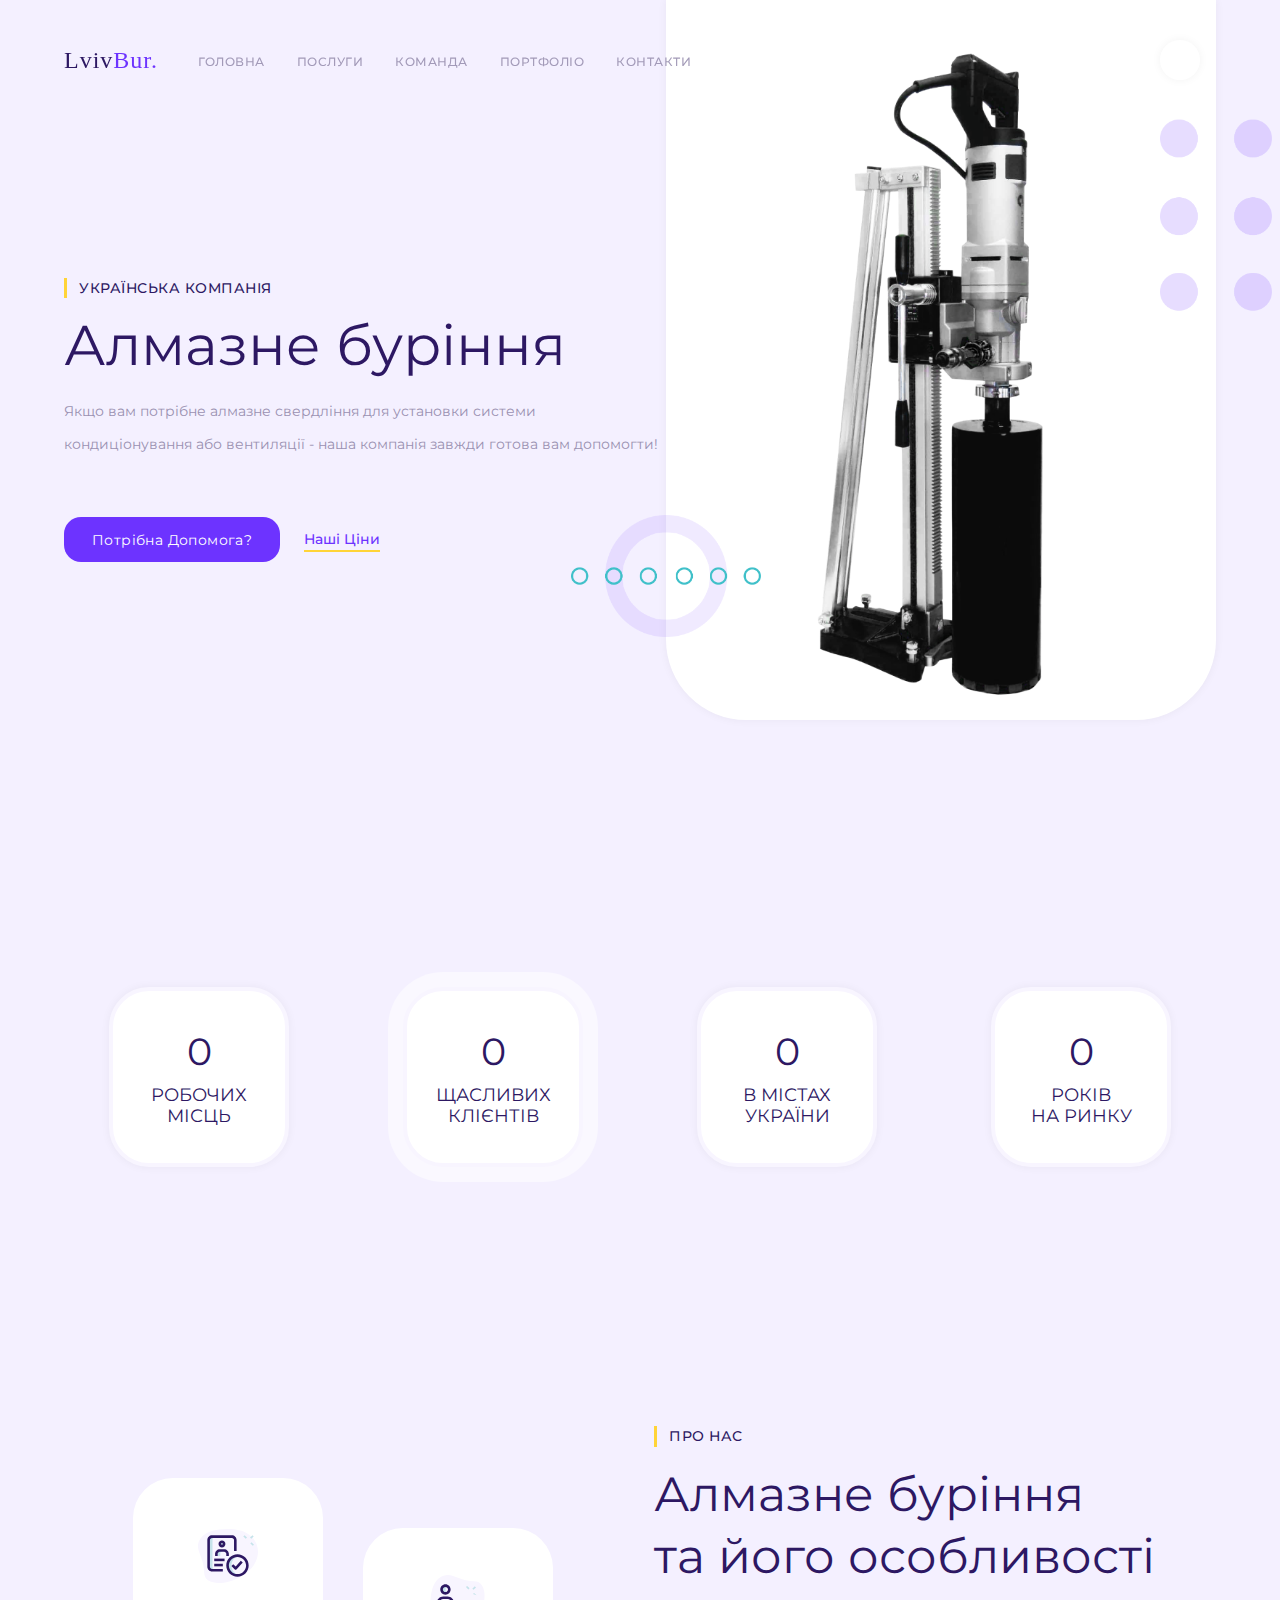
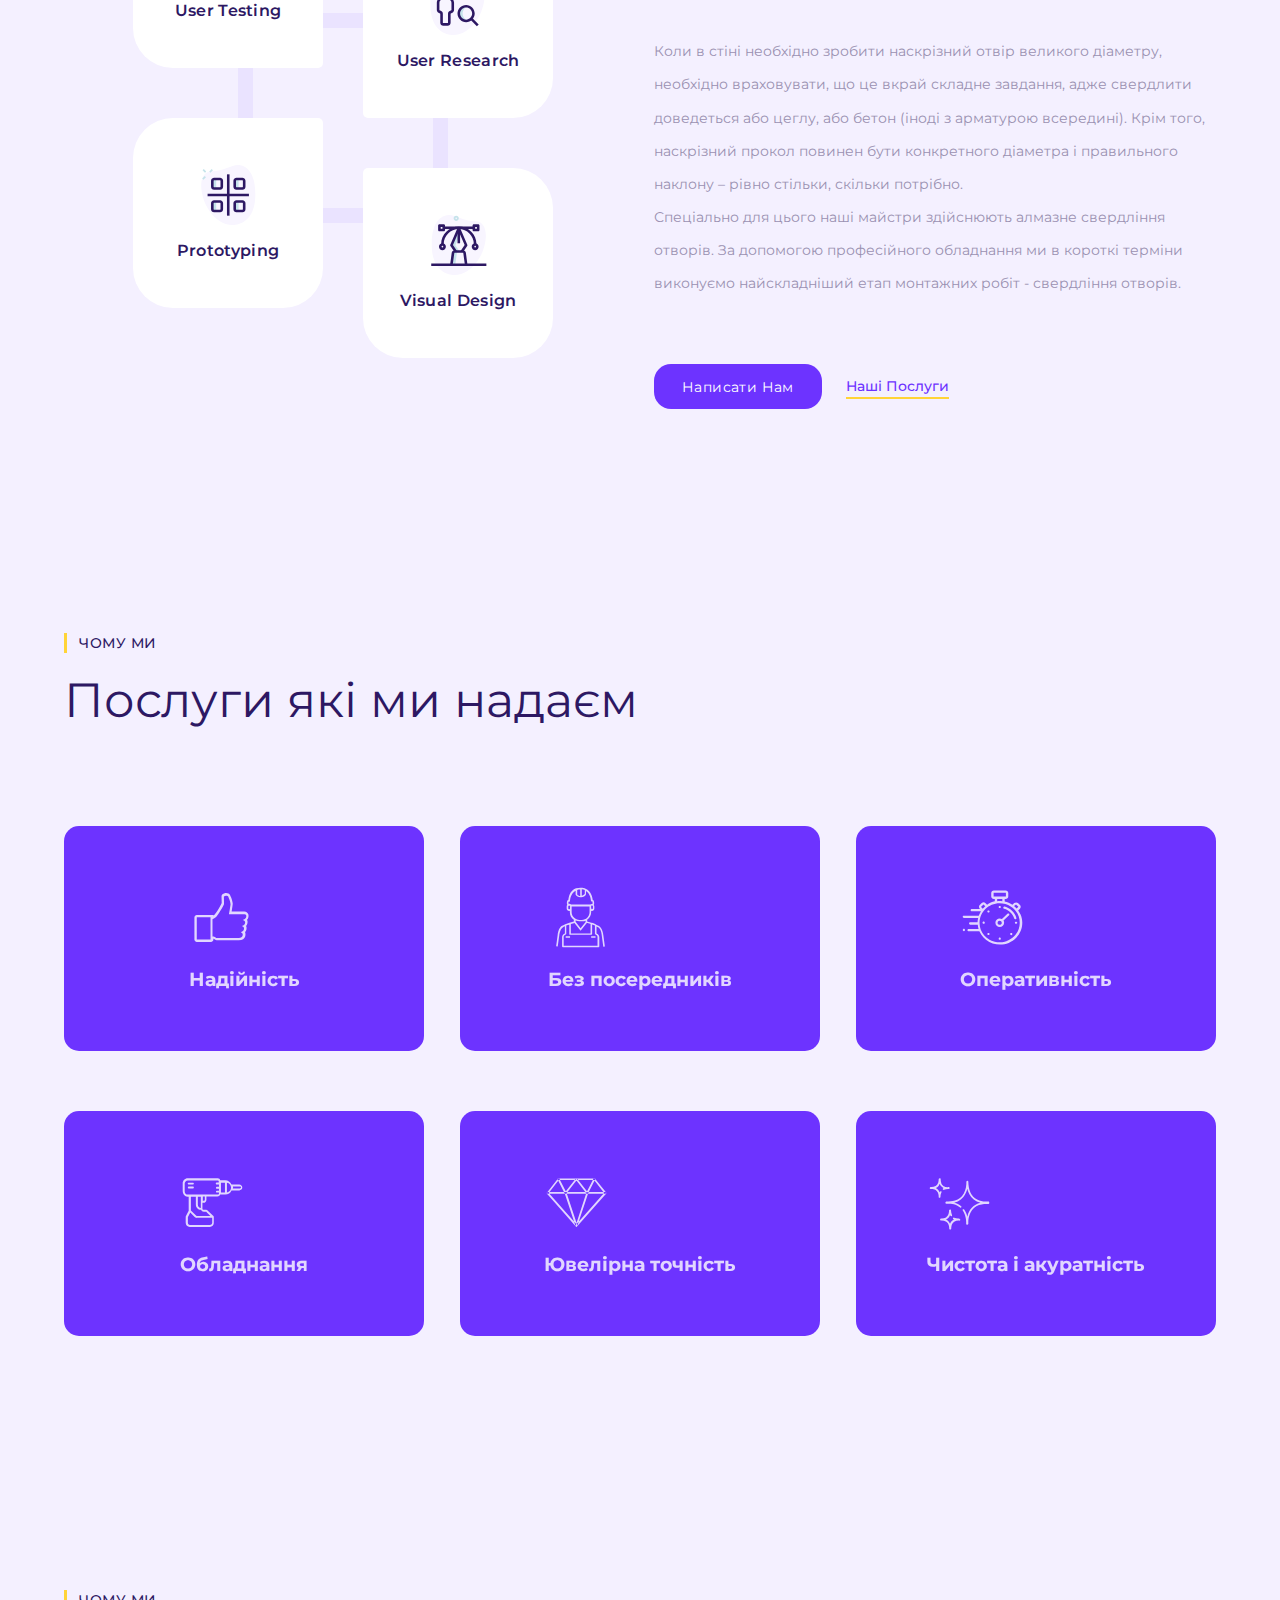
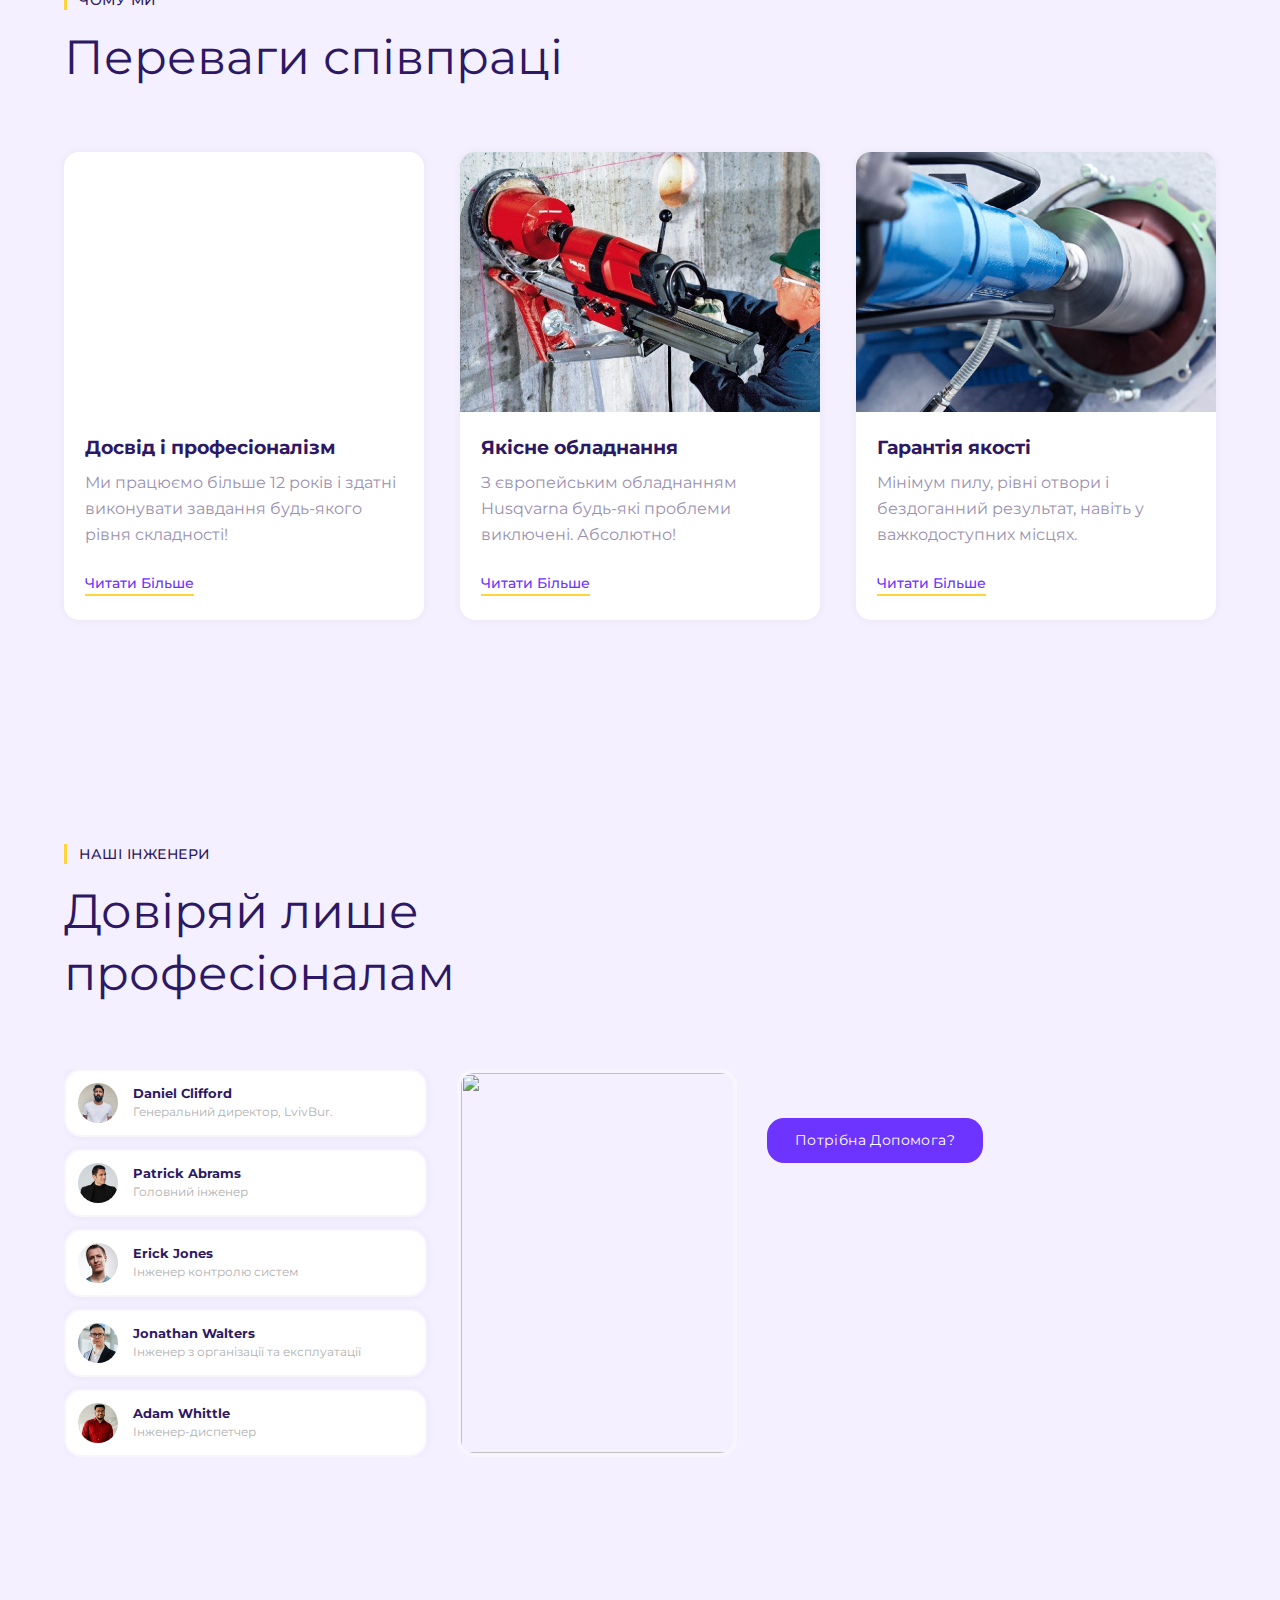
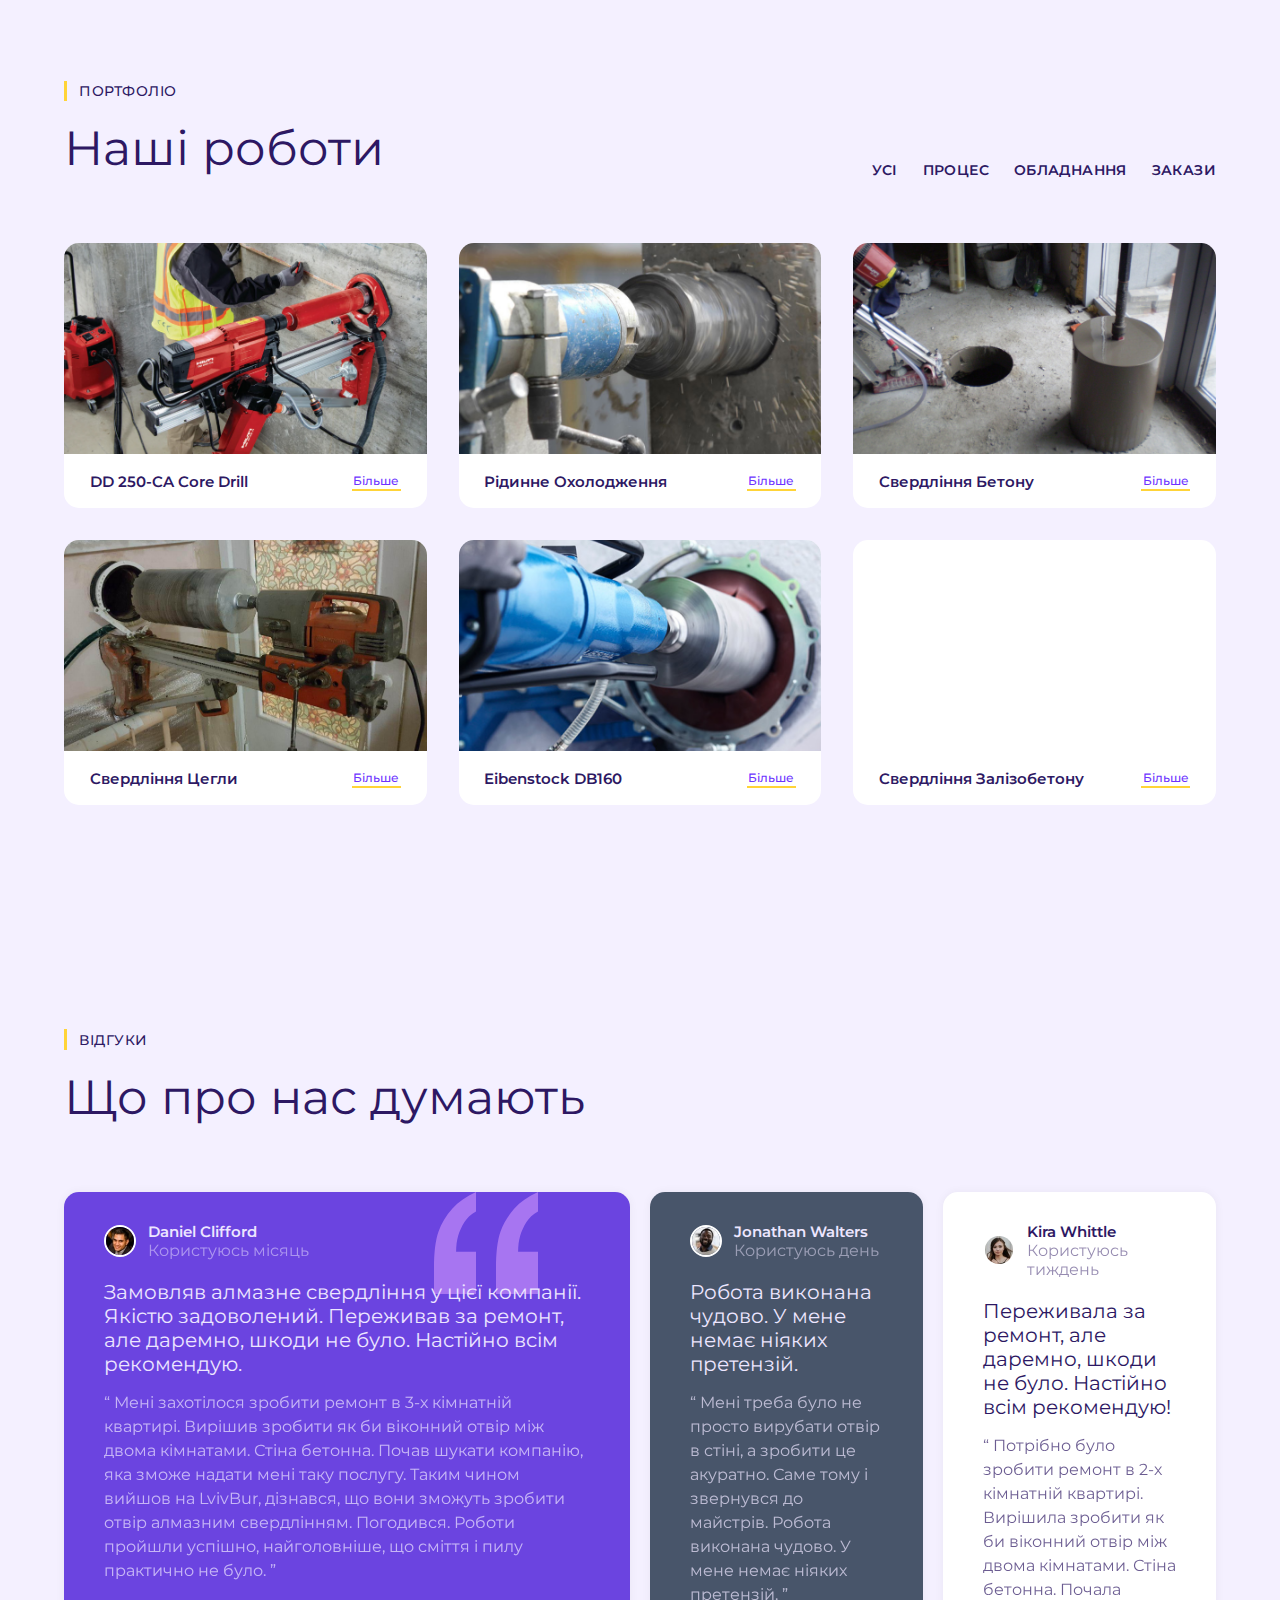
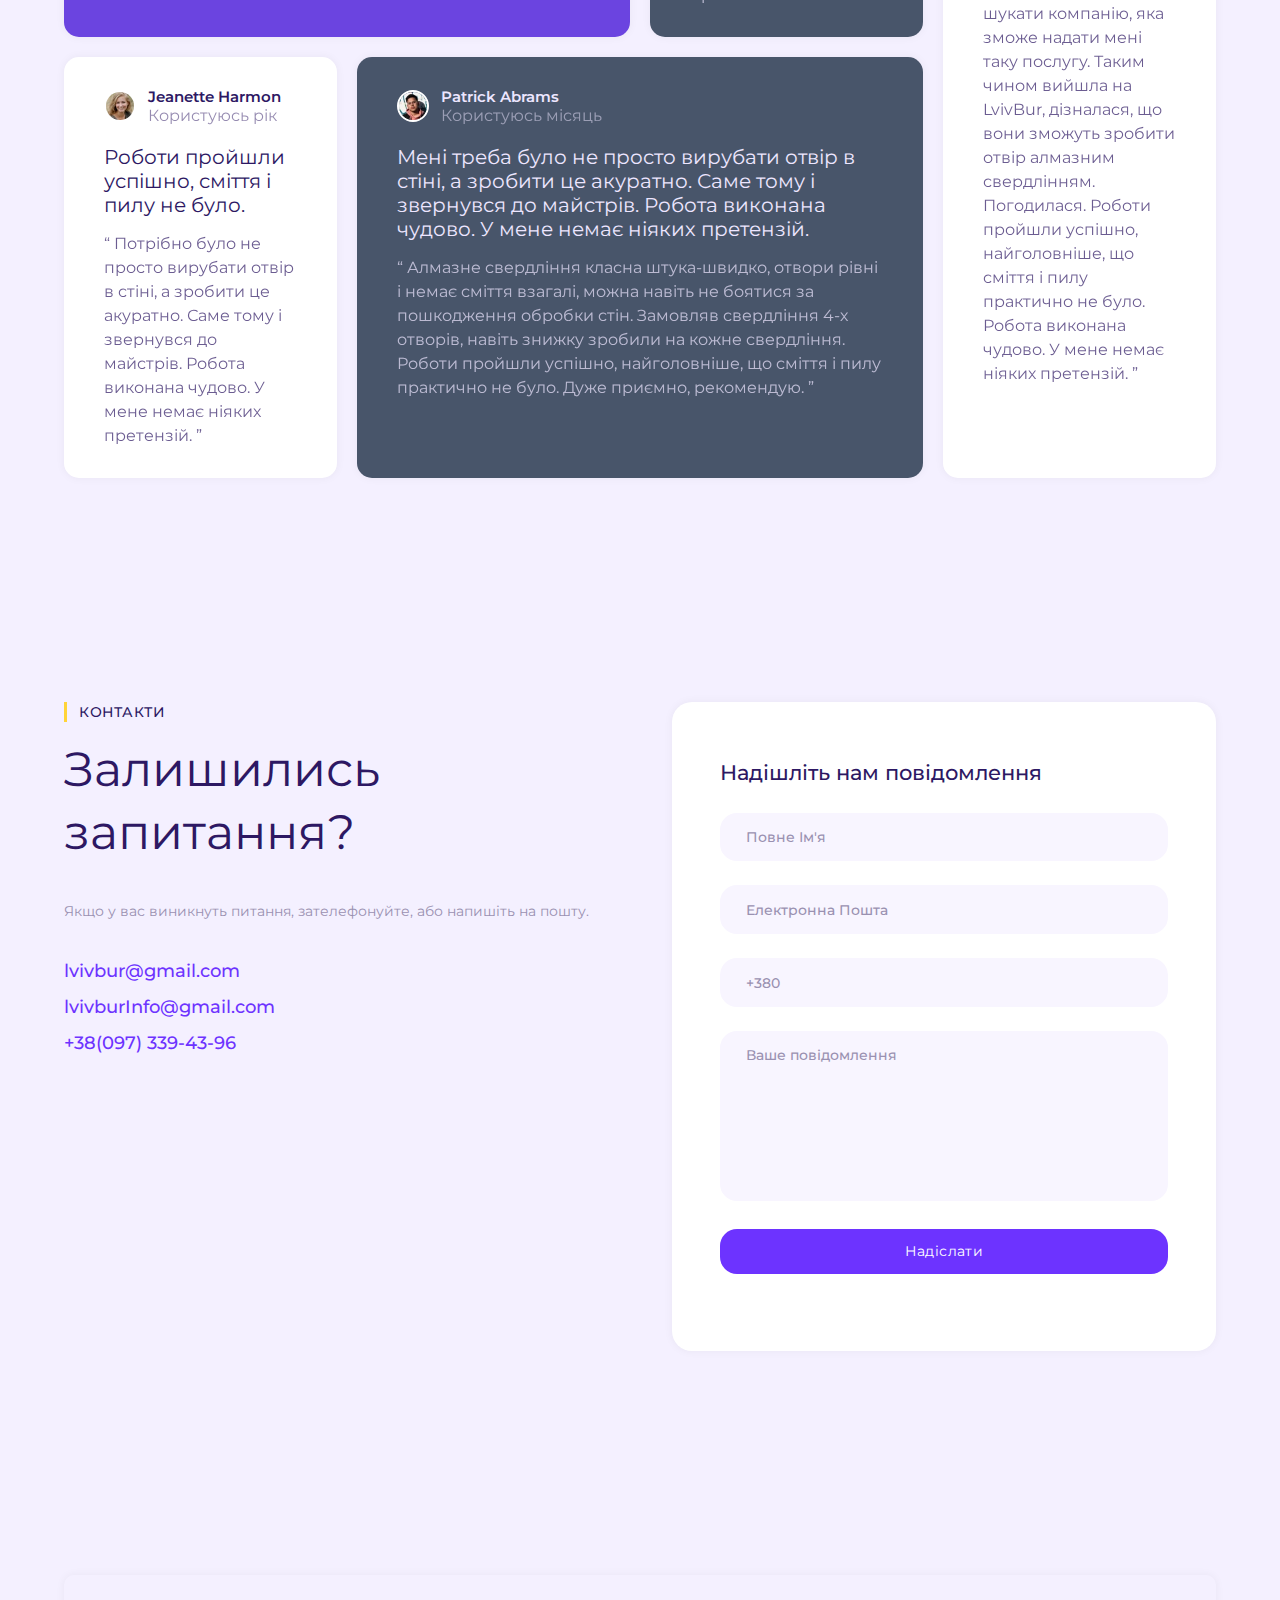
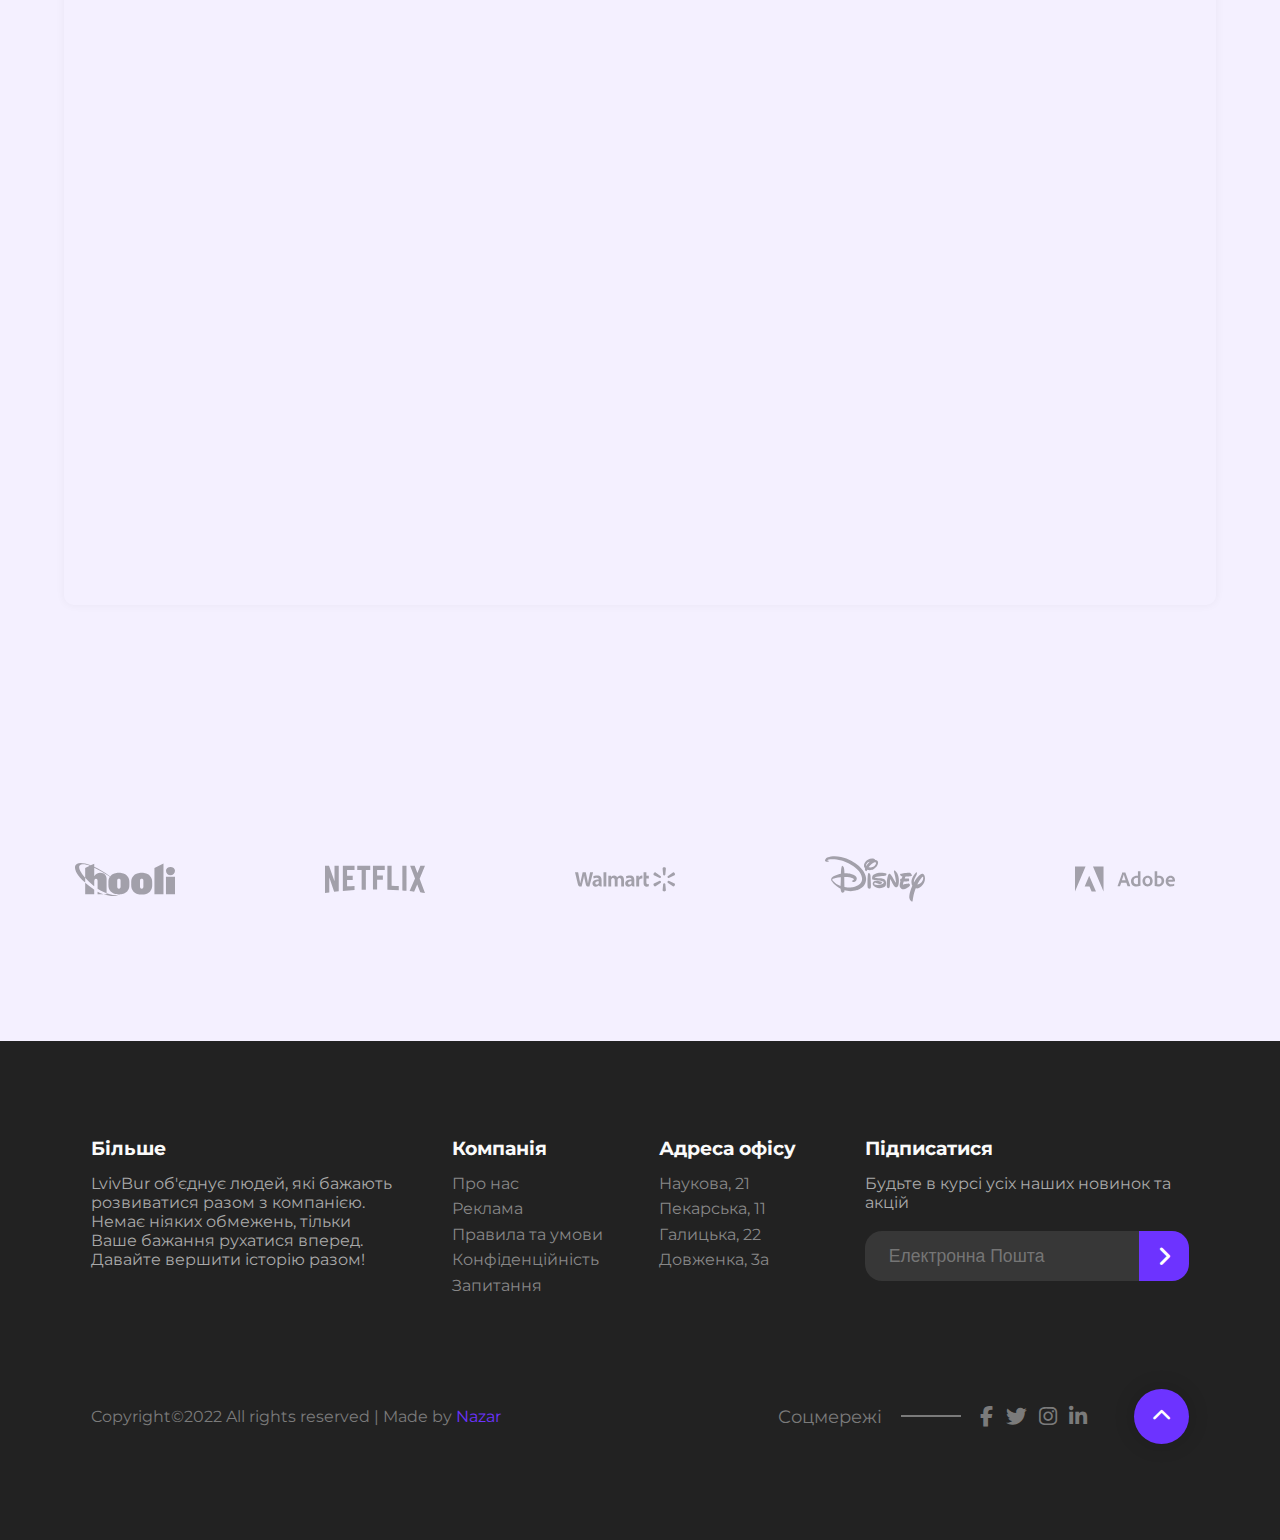
==== index.html @ 03e3b105 "Test#2" ====
<!DOCTYPE html>
<html lang="en">

<head>
  <meta charset="UTF-8">
  <meta http-equiv="X-UA-Compatible" content="IE=edge">
  <meta name="viewport" content="width=device-width, initial-scale=1.0">
  <title>Document</title>
  <!-------------- Testimonial scroll swiperjs -------------->
  <!-- <link rel="stylesheet" href="https://unpkg.com/swiper@8/swiper-bundle.min.css" /> -->
  <!-------------- Scroll Reveal Libray -------------->
  <script src="https://unpkg.com/scrollreveal"></script>
  <!-------------- CSS Files -------------->
  <link rel="stylesheet" href="style.css">
  <link rel="stylesheet" href="https://unicons.iconscout.com/release/v4.0.0/css/line.css">
  <link rel="stylesheet" type="text/css" href="https://cdnjs.cloudflare.com/ajax/libs/font-awesome/6.1.1/css/all.min.css">

</head>

<body>

  <div class="overlay"></div>
  <header>
    <nav class="container">
      <a href="#home" class="logo">Lviv<span>Bur.</a>
      <div class="links">
        <ul>
          <li>
            <a href="#home" class="nav-link">Головна</a>
          </li>

          <li>
            <a href="#about" class="nav-link">Послуги</a>
          </li>

          <li>
            <a href="#services" class="nav-link">Команда</a>
          </li>

          <li>
            <a href="#portfolio" class="nav-link">Портфоліо</a>
          </li>

          <li>
            <a href="#contact" class="nav-link">Контакти</a>
          </li>
        </ul>
        <i class="uil uil-moon toggle-btn"></i>
      </div>

      <div class="hamburger">
        <div class="bar"></div>
        <div class="bar"></div>
      </div>
    </nav>
  </header>

  <main>

    <section class="showcase-area" id="home">
      <!-- <img src="./assets/square1.png" class="shape square" alt=""> -->
      <div class="container">
        <div class="showcase-info">
          <h3 class="sub-heading">Українська компанія</h3>
          <h1 class="heading">Алмазне буріння</h1>
          <p class="text">Якщо вам потрібне алмазне свердління для установки системи кондиціонування або вентиляції - наша компанія завжди готова вам допомогти!</p>
          <div class="cta">
            <a href="#contact" class="btn">Потрібна допомога?</a>
            <a href="./assets/LvivBur..pdf" download class="btn secondary-btn">Наші ціни</a>
          </div>
        </div>
        <div class="showcase-image">
          <img src="./assets/bur.png" class="person" alt="Markus">
          <img src="./assets/circle1.png" class="shape circle" alt="">
          <img src="./assets/dots.png" class="shape dots" alt="">
        </div>
      </div>
    </section>

    <section class="records section">
      <div class="container">
        <div class="wrap">
          <div class="record-circle">
            <h2 class="number" data-num="174">0</h2>
            <h4 class="sub-title">Робочих <br> місць</h4>
          </div>
        </div>

        <div class="wrap">
          <div class="record-circle active">
            <h2 class="number" data-num="982">0</h2>
            <h4 class="sub-title">Щасливих <br> клієнтів</h4>
          </div>
        </div>

        <div class="wrap">
          <div class="record-circle">
            <h2 class="number" data-num="235">0</h2>
            <h4 class="sub-title">В Містах <br> України</h4>
          </div>
        </div>

        <div class="wrap">
          <div class="record-circle">
            <h2 class="number" data-num="12">0</h2>
            <h4 class="sub-title">Років <br> на ринку</h4>
          </div>
        </div>

      </div>
    </section>

    <section class="about section">
      <!-- <img src="./assets/triangle.png" class="shape triangle" alt=""> -->
      <div class="container">
        <div class="about-grid">

          <div class="about-card">
            <svg class="icon" xmlns="http://www.w3.org/2000/svg" xmlns:xlink="http://www.w3.org/1999/xlink" id="_x31__x2C_5" x="0px" y="0px" viewBox="0 0 512 512" style="enable-background:new 0 0 512 512;" xml:space="preserve">
              <g>
                <path class="st0" d="M52.67,406.12C52.67,304.44,0,234.62,0,185.63S28.16,33.74,253.55,33.74S512,172.16,512,226.05   C512.01,478.39,52.67,586.18,52.67,406.12z">
                </path>
              </g>
              <g>
                <g>
                  <path class="st1" d="M386.86,97.32l10.39-10.39l20.78,20.78l-10.39,10.39L386.86,97.32z"></path>
                </g>
                <g>
                  <path class="st1" d="M446.62,157.09l10.39-10.39l20.78,20.78l-10.39,10.39L446.62,157.09z"></path>
                </g>
                <g>
                  <path class="st1" d="M444.02,107.72l20.78-20.78l10.4,10.39l-20.78,20.78L444.02,107.72z"></path>
                </g>
              </g>
              <g>
                <path class="st0" d="M289.47,385.93H120.03c-16.17,0-29.4-13.23-29.4-29.4V128.7c0-16.17,13.23-29.4,29.4-29.4h169.04   c16.17,0,29.4,13.23,29.4,29.4l0.4,227.79C318.88,372.73,305.71,385.93,289.47,385.93z">
                </path>
              </g>
              <g>
                <circle class="st0" cx="204.55" cy="161.77" r="18.37"></circle>
              </g>
              <g>
                <path class="st0" d="M252.33,264.67V246.3c0-16.24-13.16-29.4-29.4-29.4h-36.75c-16.24,0-29.4,13.16-29.4,29.4v18.37H252.33z">
                </path>
              </g>
              <g>
                <circle class="st0" cx="336.85" cy="345.51" r="84.52"></circle>
              </g>
              <g>
                <path class="st1" d="M123.71,356.54V128.7c0-16.17,13.23-29.4,29.4-29.4h-33.07c-16.17,0-29.4,13.23-29.4,29.4v227.84   c0,16.17,13.23,29.4,29.4,29.4h33.07C136.94,385.93,123.71,372.7,123.71,356.54z">
                </path>
              </g>
              <g>
                <path class="st1" d="M219.25,161.77c0-2.79,0.72-5.37,1.84-7.73c-2.94-6.25-9.19-10.64-16.54-10.64   c-10.14,0-18.37,8.23-18.37,18.37s8.23,18.37,18.37,18.37c7.35,0,13.6-4.4,16.54-10.64C219.97,167.14,219.25,164.56,219.25,161.77z   ">
                </path>
              </g>
              <g>
                <path class="st1" d="M219.25,216.89h-33.07c-16.24,0-29.4,13.16-29.4,29.4v18.37h33.07v-18.37   C189.85,230.05,203.01,216.89,219.25,216.89z">
                </path>
              </g>
              <g>
                <path class="st1" d="M285.4,345.51c0-41.01,29.22-75.19,67.98-82.87c-5.35-1.06-10.88-1.65-16.54-1.65   c-46.68,0-84.52,37.84-84.52,84.52s37.84,84.52,84.52,84.52c5.66,0,11.19-0.57,16.54-1.65C314.62,420.7,285.4,386.52,285.4,345.51z   ">
                </path>
              </g>
              <g>
                <path class="st2" d="M138.41,286.71h88.19v22.05h-88.19V286.71z"></path>
              </g>
              <g>
                <path class="st2" d="M138.41,330.81h73.5v22.05h-73.5V330.81z"></path>
              </g>
              <g>
                <path class="st2" d="M204.55,191.17c-16.21,0-29.4-13.19-29.4-29.4s13.19-29.4,29.4-29.4s29.4,13.19,29.4,29.4   S220.77,191.17,204.55,191.17z M204.55,154.42c-4.06,0-7.35,3.29-7.35,7.35s3.29,7.35,7.35,7.35s7.35-3.29,7.35-7.35   S208.61,154.42,204.55,154.42z">
                </path>
              </g>
              <g>
                <path class="st2" d="M263.35,264.67H241.3V246.3c0-10.13-8.25-18.37-18.37-18.37h-36.75c-10.13,0-18.37,8.25-18.37,18.37v18.37   h-22.05V246.3c0-22.3,18.12-40.42,40.42-40.42h36.75c22.3,0,40.42,18.12,40.42,40.42V264.67z">
                </path>
              </g>
              <g>
                <path class="st2" d="M211.9,396.96h-91.87c-22.3,0-40.42-18.12-40.42-40.42V128.7c0-22.3,18.12-40.42,40.42-40.42h169.04   c22.3,0,40.42,18.12,40.42,40.42v92.75h-22.05V128.7c0-10.13-8.25-18.37-18.37-18.37H120.03c-10.13,0-18.37,8.25-18.37,18.37   v227.84c0,10.13,8.25,18.37,18.37,18.37h91.87V396.96z">
                </path>
              </g>
              <g>
                <path class="st2" d="M336.85,441.06c-52.68,0-95.54-42.86-95.54-95.54s42.86-95.54,95.54-95.54s95.54,42.86,95.54,95.54   S389.53,441.06,336.85,441.06z M336.85,272.02c-40.53,0-73.5,32.97-73.5,73.5s32.97,73.5,73.5,73.5s73.5-32.97,73.5-73.5   S377.37,272.02,336.85,272.02z">
                </path>
              </g>
              <g>
                <path class="st2" d="M322.15,382.26c-2.93,0-5.73-1.16-7.79-3.23l-29.4-29.4l15.6-15.6l21.06,21.06l43.69-49.92l16.6,14.51   l-51.45,58.8c-2.01,2.29-4.88,3.66-7.94,3.76C322.4,382.26,322.26,382.26,322.15,382.26z">
                </path>
              </g>
            </svg>
            <h3>User Testing</h3>
          </div>

          <div class="about-card">
            <svg class="icon" xmlns="http://www.w3.org/2000/svg" xmlns:xlink="http://www.w3.org/1999/xlink" id="_x31__x2C_5" x="0px" y="0px" viewBox="0 0 512 512" style="enable-background:new 0 0 512 512;" xml:space="preserve">
              <g>
                <path class="st0" d="M393.13,52.67C291.46,52.67,221.63,0,172.64,0S20.76,28.16,20.76,253.55S159.18,512,213.06,512   C465.4,512.01,573.19,52.67,393.13,52.67z">
                </path>
              </g>
              <g>
                <g>
                  <path class="st1" d="M378.33,116.35l20.78-20.78l10.39,10.39l-20.78,20.78L378.33,116.35z"></path>
                </g>
                <g>
                  <path class="st1" d="M383.47,163.05l10.39-10.39l20.78,20.78l-10.39,10.  39L383.47,163.05z"></path>
                </g>
                <g>
                  <path class="st1" d="M323.72,103.3l10.39-10.39l20.78,20.78l-10.39,10.39L323.72,103.3z"></path>
                </g>
              </g>
              <g>
                <circle class="st0" cx="148.79" cy="123.71" r="33.07"></circle>
              </g>
              <g>
                <path class="st0" d="M211.26,237.63c0-24.36-19.74-44.1-44.1-44.1h-36.75c-24.36,0-44.1,19.74-44.1,44.1v60.74   c0,5.57,3.15,10.66,8.13,13.14l13.14,6.57c4.98,2.48,8.13,7.58,8.13,13.14v75.44c0,8.11,6.59,14.7,14.7,14.7h36.75   c8.11,0,14.7-6.59,14.7-14.7v-75.44c0-5.57,3.15-10.66,8.13-13.14l13.14-6.57c4.98-2.48,8.13-7.58,8.13-13.14V237.63z">
                </path>
              </g>
              <g>
                <circle class="st0" cx="325.17" cy="329.5" r="62.47"></circle>
              </g>
              <g>
                <path class="st1" d="M148.79,123.71c0-12.21,6.69-22.75,16.54-28.49c-4.88-2.84-10.48-4.59-16.54-4.59   c-18.27,0-33.07,14.8-33.07,33.07s14.8,33.07,33.07,33.07c6.06,0,11.66-1.75,16.54-4.59C155.47,146.46,148.79,135.92,148.79,123.71   z">
                </path>
              </g>
              <g>
                <path class="st1" d="M148.79,406.67v-75.44c0-5.57-3.15-10.66-8.13-13. 14l-13.14-6.57c-4.98-2.5-8.13-7.58-8.13-13.16v-60.74   c0-24.36,19.74-44.1,44.1-44.1h-33.07c-24.36,0-44.1,19.74-44.1,44.1v60.74c0,5.57,3.15,10.66,8.13,13.14l13.14,6.57   c4.98,2.48,8.13,7.58,8.13,13.14v75.44c0,8.11,6.59,14.7,14.7,14.7h33.07C155.37,421.37,148.79,414.78,148.79,406.67L148.79,406.67   z">
                </path>
              </g>
              <g>
                <path class="st1" d="M295.78,329.5c0-28.74,19.52-52.7,45.93-59.97c-5.31-1.46-10.77-2.5-16.54-2.5   c-34.5,0-62.47,27.97-62.47,62.47s27.97,62.47,62.47,62.47c5.76,0,11.23-1.03,16.54-2.5C315.3,382.19,295.78,358.23,295.78,329.5z">
                </path>
              </g>
              <g>
                <path class="st2" d="M148.79,167.81c-24.31,0-44.1-19.79-44.1-44.1s19.79-44.1,44.1-44.1s44.1,19.79,44.1,44.1   S173.1,167.81,148.79,167.81z M148.79,101.66c-12.16,0-22.05,9.89-22.05,22.05s9.89,22.05,22.05,22.05s22.05-9.89,22.05-22.05   S160.94,101.66,148.79,101.66z">
                </path>
              </g>
              <g>
                <path class="st2" d="M167.16,432.39h-36.75c-14.18,0-25.72-11.54-25.72-25.72v-75.44c0-1.4-0.78-2.66-2.03-3.29l-13.16-6.57   c-8.76-4.38-14.21-13.2-14.21-23v-60.74c0-30.4,24.74-55.12,55.12-55.12h36.75c30.38,0,55.12,24.72,55.12,55.12v60.74   c0,9.8-5.45,18.62-14.23,23l-13.16,6.57c-1.23,0.63-2.01,1.9-2.01,3.29v75.44C192.88,420.85,181.34,432.39,167.16,432.39   L167.16,432.39z M130.41,204.55c-18.23,0-33.07,14.83-33.07,33.07v60.74c0,1.4,0.78,2.66,2.03,3.29l13.16,6.57   c8.76,4.38,14.21,13.2,14.21,23v75.44c0,2.03,1.65,3.67,3.67,3.67h36.75c2.03,0,3.67-1.65,3.67-3.67v-75.44   c0-9.8,5.45-18.62,14.23-23l13.16-6.57c1.25-0.62,2.03-1.88,2.03-3.29v-60.74c0-18.24-14.85-33.07-33.07-33.07H130.41z">
                </path>
              </g>
              <g>
                <path class="st2" d="M325.17,402.99c-40.53,0-73.5-32.97-73.5-73.5s32.97-73.5,73.5-73.5s73.5,32.97,73.5,73.5   S365.7,402.99,325.17,402.99z M325.17,278.05c-28.37,0-51.45,23.08-51.45,51.45s23.08,51.45,51.45,51.45s51.45-23.08,51.45-51.45   S353.54,278.05,325.17,278.05z">
                </path>
              </g>
              <g class="st2">
                <path d="M356.28,376.31l15.59-15.59l60.68,60.68l-15.59,15.59L356.28,376.31z"></path>
              </g>
            </svg>
            <h3>User Research</h3>
          </div>

          <div class="about-card">
            <svg class="icon" xmlns="http://www.w3.org/2000/svg" xmlns:xlink="http://www.w3.org/1999/xlink" id="_x31__x2C_5" x="0px" y="0px" viewBox="0 0 512 512" style="enable-background:new 0 0 512 512;" xml:space="preserve">
              <g>
                <path class="st0" d="M116.72,52.67C218.39,52.67,288.21,0,337.2,0s151.89,28.16,151.89,253.55S350.67,512,296.78,512   C44.44,512.01-63.35,52.67,116.72,52.67L116.72,52.67z">
                </path>
              </g>
              <g>
                <path class="st1" d="M96.06,54.93l20.78-20.78l10.39,10.39l-20.78,20.78L96.06,54.93z"></path>
              </g>
              <g>
                <path class="st1" d="M36.29,114.68L57.08,93.9l10.39,10.39l-20.78,20.78L36.29,114.68z"></path>
              </g>
              <g>
                <path class="st1" d="M38.9,44.53l10.39-10.39l20.78,20.78L59.68,65.31L38.9,44.53z"></path>
              </g>
              <g>
                <path class="st0" d="M379.43,120.03h-51.45c-8.11,0-14.7,6.59-14.7,14.7v51.45c0,8.11,6.59,14.7,14.7,14.7h51.45   c8.11,0,14.7-6.59,14.7-14.7v-51.45C394.13,126.62,387.55,120.03,379.43,120.03z">
                </path>
              </g>
              <g>
                <path class="st0" d="M394.13,377.27v-51.45c0-8.11-6.59-14.7-14.7-14.7h-51.45c-8.11,0-14.7,6.59-14.7,14.7v51.45   c0,8.11,6.59,14.7,14.7,14.7h51.45C387.55,391.97,394.13,385.38,394.13,377.27z">
                </path>
              </g>
              <g>
                <path class="st0" d="M136.9,391.97h51.45c8.11,0,14.7-6.59,14.7-14.7v-51.45c0-8.11-6.59-14.7-14.7-14.7H136.9   c-8.11,0-14.7,6.59-14.7,14.7v51.45C122.2,385.38,128.78,391.97,136.9,391.97z">
                </path>
              </g>
              <g>
                <path class="st0" d="M122.2,134.73v51.45c0,8.11,6.59,14.7,14.7,14.7h51.45c8.11,0,14.7-6.59,14.7-14.7v-51.45   c0-8.11-6.59-14.7-14.7-14.7H136.9C128.78,120.03,122.2,126.62,122.2,134.73z">
                </path>
              </g>
              <g>
                <path class="st1" d="M346.36,377.27v-51.45c0-8.11,6.59-14.7,14.7-14.7h-33.07c-8.11,0-14.7,6.59-14.7,14.7v51.45   c0,8.11,6.59,14.7,14.7,14.7h33.07C352.95,391.97,346.36,385.38,346.36,377.27z">
                </path>
              </g>
              <g>
                <path class="st1" d="M155.27,186.18v-51.45c0-8.11,6.59-14.7,14.7-14.7H136.9c-8.11,0-14.7,6.59-14.7,14.7v51.45   c0,8.11,6.59,14.7,14.7,14.7h33.07C161.86,200.88,155.27,194.29,155.27,186.18z">
                </path>
              </g>
              <g>
                <path class="st1" d="M346.36,186.18v-51.45c0-8.11,6.59-14.7,14.7-14.7h-33.07c-8.11,0-14.7,6.59-14.7,14.7v51.45   c0,8.11,6.59,14.7,14.7,14.7h33.07C352.95,200.88,346.36,194.29,346.36,186.18z">
                </path>
              </g>
              <g>
                <path class="st1" d="M155.27,377.27v-51.45c0-8.11,6.59-14.7,14.7-14.7H136.9c-8.11,0-14.7,6.59-14.7,14.7v51.45   c0,8.11,6.59,14.7,14.7,14.7h33.07C161.86,391.97,155.27,385.38,155.27,377.27z">
                </path>
              </g>
              <g>
                <path class="st2" d="M247.14,79.61h22.05v352.78h-22.05V79.61z"></path>
              </g>
              <g>
                <path class="st2" d="M81.78,244.98h352.78v22.05H81.78V244.98z"></path>
              </g>
              <g>
                <path class="st2" d="M379.43,211.9h-51.45c-14.18,0-25.72-11.54-25.72-25.72v-51.45c0-14.18,11.54-25.72,25.72-25.72h51.45   c14.18,0,25.72,11.54,25.72,25.72v51.45C405.16,200.36,393.62,211.9,379.43,211.9z M327.99,131.06c-2.03,0-3.67,1.65-3.67,3.67   v51.45c0,2.03,1.65,3.67,3.67,3.67h51.45c2.03,0,3.67-1.65,3.67-3.67v-51.45c0-2.03-1.65-3.67-3.67-3.67H327.99z">
                </path>
              </g>
              <g>
                <path class="st2" d="M379.43,402.99h-51.45c-14.18,0-25.72-11.54-25.72-25.72v-51.45c0-14.18,11.54-25.72,25.72-25.72h51.45   c14.18,0,25.72,11.54,25.72,25.72v51.45C405.16,391.45,393.62,402.99,379.43,402.99z M327.99,322.15c-2.03,0-3.67,1.65-3.67,3.67   v51.45c0,2.03,1.65,3.67,3.67,3.67h51.45c2.03,0,3.67-1.65,3.67-3.67v-51.45c0-2.03-1.65-3.67-3.67-3.67H327.99z">
                </path>
              </g>
              <g>
                <path class="st2" d="M188.35,402.99H136.9c-14.18,0-25.72-11.54-25.72-25.72v-51.45c0-14.18,11.54-25.72,25.72-25.72h51.45   c14.18,0,25.72,11.54,25.72,25.72v51.45C214.07,391.45,202.53,402.99,188.35,402.99z M136.9,322.15c-2.03,0-3.67,1.65-3.67,3.67   v51.45c0,2.03,1.65,3.67,3.67,3.67h51.45c2.03,0,3.67-1.65,3.67-3.67v-51.45c0-2.03-1.65-3.67-3.67-3.67H136.9z">
                </path>
              </g>
              <g>
                <path class="st2" d="M188.35,211.9H136.9c-14.18,0-25.72-11.54-25.72-25.72v-51.45c0-14.18,11.54-25.72,25.72-25.72h51.45   c14.18,0,25.72,11.54,25.72,25.72v51.45C214.07,200.36,202.53,211.9,188.35,211.9z M136.9,131.06c-2.03,0-3.67,1.65-3.67,3.67   v51.45c0,2.03,1.65,3.67,3.67,3.67h51.45c2.03,0,3.67-1.65,3.67-3.67v-51.45c0-2.03-1.65-3.67-3.67-3.67H136.9z">
                </path>
              </g>
            </svg>
            <h3>Prototyping</h3>
          </div>

          <div class="about-card">
            <svg class="icon" xmlns="http://www.w3.org/2000/svg" xmlns:xlink="http://www.w3.org/1999/xlink" id="_x31__x2C_5" x="0px" y="0px" viewBox="0 0 512 512" style="enable-background:new 0 0 512 512;" xml:space="preserve">
              <path class="st0" d="M404.26,52.67C302.59,52.67,232.77,0,183.78,0S31.89,28.16,31.89,253.55S170.31,512,224.2,512  C476.54,512.01,584.33,52.67,404.26,52.67z">
              </path>
              <path class="st1" d="M240.77,50.21c-12.16,0-22.05-9.89-22.05-22.05s9.89-22.05,22.05-22.05s22.05,9.89,22.05,22.05  S252.92,50.21,240.77,50.21z M240.77,20.81c-4.06,0-7.35,3.29-7.35,7.35s3.29,7.35,7.35,7.35s7.35-3.29,7.35-7.35  S244.82,20.81,240.77,20.81z">
              </path>
              <g>
                <path class="st2" d="M97.45,90.63h36.75v36.75H97.45V90.63z"></path>
                <path class="st2" d="M402.46,289.07c-10.14,0-18.37-8.23-18.37-18.37s8.23-18.37,18.37-18.37c10.14,0,18.37,8.23,18.37,18.37   S412.6,289.07,402.46,289.07z">
                </path>
                <path class="st0" d="M325.29,421.37l-12.99-97.48c-0.97-7.31-7.2-12.76-14.57-12.76h-69.81c-7.36,0-13.6,5.45-14.57,12.76   l-13.01,97.48H325.29z">
                </path>
                <path class="st2" d="M123.17,289.07c-10.14,0-18.37-8.23-18.37-18.37s8.23-18.37,18.37-18.37c10.14,0,18.37,8.23,18.37,18.37   S133.31,289.07,123.17,289.07z">
                </path>
                <path class="st2" d="M391.43,90.63h36.75v36.75h-36.75V90.63z"></path>
              </g>
              <path class="st0" d="M288.64,311.12l36.64-53.65l-62.47-144.79l-62.47,144.79l36.64,53.65H288.64z"></path>
              <path class="st0" d="M97.45,90.63h33.07v36.75H97.45V90.63z"></path>
              <path class="st0" d="M417.15,270.7c0-2.79,0.72-5.37,1.84-7.73c-2.94-6.25-9.19-10.64-16.54-10.64c-10.14,0-18.37,8.23-18.37,18.37  s8.23,18.37,18.37,18.37c7.35,0,13.6-4.4,16.54-10.64C417.88,276.06,417.15,273.49,417.15,270.7z">
              </path>
              <path class="st1" d="M260.98,311.12H227.9c-7.36,0-13.6,5.45-14.57,12.76l-12.99,97.48h33.07l12.99-97.48  C247.39,316.58,253.61,311.12,260.98,311.12z">
              </path>
              <path class="st0" d="M137.87,270.7c0-2.79,0.72-5.37,1.84-7.73c-2.94-6.25-9.19-10.64-16.54-10.64c-10.14,0-18.37,8.23-18.37,18.37  s8.23,18.37,18.37,18.37c7.35,0,13.6-4.4,16.54-10.64C138.59,276.06,137.87,273.49,137.87,270.7z">
              </path>
              <path class="st0" d="M391.43,90.63h33.07v36.75h-33.07V90.63z"></path>
              <path class="st1" d="M279.35,151l-16.54-38.32l-62.47,144.79l36.64,53.65h33.07l-36.64-53.65L279.35,151z">
              </path>
              <path class="st2" d="M413.48,248.65h-22.05c0-70.92-57.69-128.62-128.62-128.62S134.2,177.73,134.2,248.65h-22.05  c0-83.08,67.59-150.67,150.67-150.67S413.48,165.57,413.48,248.65z">
              </path>
              <path class="st2" d="M134.2,138.41H97.45c-6.09,0-11.02-4.94-11.02-11.02V90.63c0-6.09,4.94-11.02,11.02-11.02h36.75  c6.09,0,11.02,4.94,11.02,11.02v36.75C145.22,133.47,140.28,138.41,134.2,138.41z M108.47,116.36h14.7v-14.7h-14.7V116.36z">
              </path>
              <path class="st2" d="M402.46,300.1c-16.21,0-29.4-13.19-29.4-29.4s13.19-29.4,29.4-29.4c16.21,0,29.4,13.19,29.4,29.4  S418.67,300.1,402.46,300.1z M402.46,263.35c-4.06,0-7.35,3.29-7.35,7.35s3.29,7.35,7.35,7.35s7.35-3.29,7.35-7.35  S406.51,263.35,402.46,263.35z">
              </path>
              <path class="st2" d="M137.87,97.98h249.89v22.05H137.87V97.98z"></path>
              <path class="st2" d="M297.74,317.34l-18.2-12.44l33.22-48.64l-49.95-115.76l-49.95,115.76l33.22,48.64l-18.2,12.44l-36.64-53.65  c-2.13-3.12-2.51-7.11-1.01-10.58l62.47-144.79c3.48-8.07,16.76-8.07,20.24,0l62.47,144.79c1.5,3.47,1.12,7.47-1.01,10.58  L297.74,317.34z">
              </path>
              <path class="st2" d="M315.8,433.76l-14.45-108.42c-0.24-1.82-1.81-3.19-3.65-3.19H227.9c-1.84,0-3.4,1.37-3.65,3.19l-14.45,108.41  l-21.86-2.91l14.45-108.42c1.72-12.71,12.67-22.31,25.5-22.31h69.81c12.83,0,23.8,9.6,25.49,22.31l14.46,108.42L315.8,433.76z">
              </path>
              <path class="st2" d="M251.79,120.03h22.05V241.3h-22.05V120.03z"></path>
              <path class="st2" d="M123.17,300.1c-16.21,0-29.4-13.19-29.4-29.4s13.19-29.4,29.4-29.4s29.4,13.19,29.4,29.4  S139.39,300.1,123.17,300.1z M123.17,263.35c-4.06,0-7.35,3.29-7.35,7.35s3.29,7.35,7.35,7.35c4.06,0,7.35-3.29,7.35-7.35  S127.23,263.35,123.17,263.35z">
              </path>
              <path class="st2" d="M428.18,138.41h-36.75c-6.09,0-11.02-4.94-11.02-11.02V90.63c0-6.09,4.94-11.02,11.02-11.02h36.75  c6.09,0,11.02,4.94,11.02,11.02v36.75C439.2,133.47,434.26,138.41,428.18,138.41z M402.46,116.36h14.7v-14.7h-14.7V116.36z">
              </path>
              <path class="st2" d="M27.63,414.02H498v22.05H27.63V414.02z"></path>
            </svg>
            <h3>Visual Design</h3>
          </div>

        </div>
        <div class="about-info">
          <h3 class="sub-heading">Про нас</h3>
          <h1 class="heading">Алмазне буріння <br> та його особливості </h1>
          <p class="text">Коли в стіні необхідно зробити наскрізний отвір великого діаметру, необхідно враховувати, що це вкрай складне завдання, адже свердлити доведеться або цеглу, або бетон (іноді з арматурою всередині).
            Крім того, наскрізний прокол повинен бути конкретного діаметра і правильного наклону – рівно стільки, скільки потрібно. <br>
            Спеціально для цього наші майстри здійснюють алмазне свердління отворів. За допомогою професійного обладнання ми в короткі терміни виконуємо найскладніший етап монтажних робіт - свердління отворів.
          </p>
          <div class="cta">
            <a href="#contact" class="btn">Написати нам</a>
            <a href="./assets/LvivBur..pdf" download class="btn secondary-btn">Наші послуги</a>
          </div>
        </div>
      </div>
    </section>

    <section class="card-benefits section" id="about">
      <div class="container">

        <div class="benefits-info">
          <h3 class="sub-heading">Чому ми</h3>
          <h1 class="heading">Послуги які ми надаєм</h1>
        </div>

        <div class="card-b">
          <div class="card-be">
            <div class="face face1">
              <div class="content">
                <img src="./images/benefits/like.svg">
                <h3>Надійність</h3>
              </div>
            </div>
            <div class="face face2">
              <div class="content">
                <p>Працюємо з 2006 року. Репутація нашої компанії говорить сама за себе.</p>
              </div>
            </div>
          </div>

          <div class="card-be">
            <div class="face face1">
              <div class="content">
                <img src="./images/benefits/bez-posrednikov.svg">
                <h3>Без посередників</h3>
              </div>
            </div>
            <div class="face face2">
              <div class="content">
                <p>У нас є власний штат фахівців, що займаються алмазним свердлінням. І всі вони професіонали своєї справи.</p>
              </div>
            </div>
          </div>

          <div class="card-be">
            <div class="face face1">
              <div class="content">
                <img src="./images/benefits/operativnost.svg">
                <h3>Оперативність</h3>
              </div>
            </div>
            <div class="face face2">
              <div class="content">
                <p>По приїзду на об'єкт, нашим співробітникам достатньо близько години часу, щоб зробити всі роботи від початку і до кінця.</p>
              </div>
            </div>
          </div>

          <div class="card-be">
            <div class="face face1">
              <div class="content">
                <img src="./images/benefits/oborudovanie.svg">
                <h3>Обладнання</h3>
              </div>
            </div>
            <div class="face face2">
              <div class="content">
                <p>Професійне обладнання від провідних брендів дозволяє нам гарантувати якість виконаної роботи.</p>
              </div>
            </div>
          </div>

          <div class="card-be">
            <div class="face face1">
              <div class="content">
                <img src="./images/benefits/yuvelirnaya-tochnost.svg">
                <h3>Ювелірна точність</h3>
              </div>
            </div>
            <div class="face face2">
              <div class="content">
                <p>Отвори будуть рівними, гладкими. І додаткова обробка їм не буде потрібна.</p>
              </div>
            </div>
          </div>

          <div class="card-be">
            <div class="face face1">
              <div class="content">
                <img src="./images/benefits/chistota-i-akkuratnost.svg">
                <h3>Чистота і акуратність</h3>
              </div>
            </div>
            <div class="face face2">
              <div class="content">
                <p>Ми використовуємо спеціальну насадку і професійний пилосос Karcher, щоб алмазне свердління було максимально чистим і акуратним.</p>
              </div>
            </div>
          </div>
        </div>

      </div>
    </section>

    <section class="blog section">
      <div class="container">
        <div class="employees-info">
          <h3 class="sub-heading">Чому ми</h3>
          <h1 class="heading">Переваги співпраці</h1>
        </div>

        <div class="blog-wrapper">

          <div class="blog-wrap">
            <div class="blog-card">
              <div class="blog-image">
                <img class="img" src="./images/blog/opyt-i-professionalizm.jpg" alt="" />
              </div>

              <div class="blog-content">
                <!-- <div class="blog-info">
                    <h5 class="blog-date">March, 19 2020</h5>
                    <h5 class="blog-user"><i class="fas fa-user"></i>Admin</h5>
                  </div> -->
                <h3 class="title-sm">Досвід і професіоналізм</h3>
                <p class="blog-text">
                  Ми працюємо більше 12 років і здатні виконувати завдання будь-якого рівня складності!
                </p>
                <a href="#" download class="btn secondary-btn">Читати більше</a>
              </div>
            </div>
          </div>

          <div class="blog-wrap">
            <div class="blog-card">
              <div class="blog-image">
                <img src="./images/blog/kachestvennoe-oborudovanie.jpg" alt="" />
              </div>

              <div class="blog-content">
                <!-- <div class="blog-info">
                    <h5 class="blog-date">August, 02 2020</h5>
                    <h5 class="blog-user"><i class="fas fa-user"></i>Admin</h5>
                  </div> -->
                <h3 class="title-sm">Якісне обладнання</h3>
                <p class="blog-text">
                  З європейським обладнанням Husqvarna будь-які проблеми виключені. Абсолютно!
                </p>
                <a href="#" download class="btn secondary-btn">Читати більше</a>
              </div>
            </div>
          </div>

          <div class="blog-wrap">
            <div class="blog-card">
              <div class="blog-image">
                <img src="./images/blog/garantiya-kachestva.jpg" alt="" />
              </div>

              <div class="blog-content">
                <!-- <div class="blog-info">
                    <h5 class="blog-date">December, 12 2020</h5>
                    <h5 class="blog-user"><i class="fas fa-user"></i>Admin</h5>
                  </div> -->
                <h3 class="title-sm">Гарантія якості</h3>
                <p class="blog-text">
                  Мінімум пилу, рівні отвори і бездоганний результат, навіть у важкодоступних місцях.
                </p>
                <a href="#" download class="btn secondary-btn">Читати більше</a>
              </div>
            </div>
          </div>

        </div>
      </div>
    </section>

    <section class="employees section" id="services">
      <div class="container">
        <div class="employees-info">
          <h3 class="sub-heading">Наші інженери</h3>
          <h1 class="heading">Довіряй лише <br> професіоналам</h1>
        </div>
        <div class="content-empl">
          <div class="clients-list">
            <div class="clients-tabs">

              <div class="client-item">
                <div class="client-thumbnail">
                  <img src="./images/employess/sahil-moosa.jpg" alt="">
                </div>
                <div class="client-intro">
                  <h5 class="client-name">Daniel Clifford</h5>
                  <small class="client-designation">Генеральний директор, LvivBur.</small>
                  <p class="client-description">Lorem ipsum dolor sit amet consectetur adipisicing elit. Architecto qui cumque earum dolorum esse, officia, magni eum enim iure hic natus, voluptate accusamus totam quod praesentium sit aspernatur eaque tempore amet eveniet ad nisi. Id. At libero laudantium, distinctio, sed accusamus harum qui sunt. Eum accusantium quisquam rem amet eveniet.</p>
                </div>
              </div>

              <div class="client-item">
                <div class="client-thumbnail">
                  <img src="./images/employess/amir-esrafili.jpg" alt="">
                </div>
                <div class="client-intro">
                  <h5 class="client-name">Patrick Abrams</h5>
                  <small class="client-designation">Головний інженер</small>
                  <p class="client-description">Lorem ipsum dolor sit amet consectetur adipisicing elit. Deleniti beatae minima sequi at iusto impedit molestias. Cupiditate magni accusamus harum voluptate. Eum accusantium quisquam rem amet eveniet officia ea quasi, et, nostrum maiores veniam excepturi hic. Sit quidem velit nostrum suscipit amet ratione soluta sapiente illo aut! At libero laudantium, distinctio, sed accusamus harum qui sunt.</p>
                </div>
              </div>

              <div class="client-item">
                <div class="client-thumbnail">
                  <img src="./images/employess/ludovic-migneault.jpg" alt="">
                </div>
                <div class="client-intro">
                  <h5 class="client-name">Erick Jones</h5>
                  <small class="client-designation">Інженер контролю систем</small>
                  <p class="client-description">Lorem ipsum dolor sit amet consectetur adipisicing elit. Architecto qui cumque earum dolorum esse, officia, magni eum enim iure hic natus, voluptate accusamus totam quod praesentium sit aspernatur eaque tempore amet eveniet ad nisi.</p>
                </div>
              </div>

              <div class="client-item">
                <div class="client-thumbnail">
                  <img src="./images/employess/brock-wegner.jpg" alt="">
                </div>
                <div class="client-intro">
                  <h5 class="client-name">Jonathan Walters</h5>
                  <small class="client-designation">Інженер з організації та експлуатації</small>
                  <p class="client-description">Lorem ipsum dolor sit amet consectetur adipisicing elit. Architecto qui cumque earum dolorum esse, officia, magni eum enim iure hic natus, voluptate accusamus totam quod.</p>
                </div>
              </div>

              <div class="client-item">
                <div class="client-thumbnail">
                  <img src="./images/employess/jacinto-diego.jpg" alt="">
                </div>
                <div class="client-intro">
                  <h5 class="client-name">Adam Whittle</h5>
                  <small class="client-designation">Інженер-диспетчер</small>
                  <p class="client-description">Lorem ipsum dolor sit, amet consectetur adipisicing elit. Nobis aliquam sit numquam, vel libero nesciunt veritatis mollitia odit ipsam quia fugit aperiam illum perferendis architecto inventore sint explicabo eius suscipit corrupti. Architecto doloremque eligendi corporis recusandae perspiciatis delectus quia repellendus alias? Fuga perferendis maxime nulla!</p>
                </div>
              </div>

            </div>
          </div>
          <div class="show-info">
            <div class="show-img">
              <img src="" alt="">
            </div>

            <div class="show-text">
              <div>
                <h4 class="show-name"></h4>
                <small class="show-designation"></small>
              </div>
              <p class="show-description"></p>
              <a href="#contact" class="btn">Потрібна допомога?</a>
            </div>
          </div>
        </div>
      </div>
    </section>

    <section class="portfolio section" id="portfolio">

      <div class="modal">
        <div class="modal-overlay"></div>
        <div class="slider-wrap">
          <div class="prev-btn navigation">
            <i class="uil uil-angle-left-b"></i>
          </div>
          <div class="images">
            <img class="showImage" src="./images/portfolio/Core-drill.jpg">
            <img src="./images/portfolio/proces.jpg">
            <img src="./images/portfolio/robota.jpg">
            <img src="./images/portfolio/robota1.jpg">
            <img src="./images/portfolio/Eibenstock.jpg">
            <img src="./images/portfolio/robota2.jpg">
          </div>
          <div class="next-btn navigation">
            <i class="uil uil-angle-right-b"></i>
          </div>
        </div>
      </div>

      <div class="container">
        <div class="portfolio-header">
          <div class="portfolio-title">
            <h3 class="sub-heading">Портфоліо</h3>
            <h1 class="heading">Наші роботи</h1>
          </div>
          <div class="filter-btns">
            <button class="filter-btn" data-filter="all">Усі</button>
            <button class="filter-btn" data-filter=".product">Процес</button>
            <button class="filter-btn" data-filter=".inter">Обладнання</button>
            <button class="filter-btn" data-filter=".web">Закази</button>
          </div>
        </div>
        <div class="portfolio-gallery">

          <div class="mix prt-card inter">
            <div class="prt-image">
              <img src="./images/portfolio/Core-drill.jpg" alt="">
              <div class="prt-overlay">
                <span class="prt-icon zoom-icon" style="--i: 0s">
                  <i class="uil uil-search-plus"></i>
                </span>
                <a href="#" class="prt-icon" style="--i: 0.15s">
                  <i class="uil uil-link-h"></i>
                </a>
              </div>
            </div>
            <div class="prt-desc">
              <h3>DD 250-CA Core drill</h3>
              <a href="#" class="btn secondary-btn sm">Більше</a>
            </div>
          </div>

          <div class="mix prt-card product">
            <div class="prt-image">
              <img src="./images/portfolio/proces.jpg" alt="">
              <div class="prt-overlay">
                <span class="prt-icon zoom-icon" style="--i: 0s">
                  <i class="uil uil-search-plus"></i>
                </span>
                <a href="#" class="prt-icon" style="--i: 0.15s">
                  <i class="uil uil-link-h"></i>
                </a>
              </div>
            </div>
            <div class="prt-desc">
              <h3>Рідинне охолодження</h3>
              <a href="#" class="btn secondary-btn sm">Більше</a>
            </div>
          </div>

          <div class="mix prt-card web">
            <div class="prt-image">
              <img src="./images/portfolio/robota.jpg" alt="">
              <div class="prt-overlay">
                <span class="prt-icon zoom-icon" style="--i: 0s">
                  <i class="uil uil-search-plus"></i>
                </span>
                <a href="#" class="prt-icon" style="--i: 0.15s">
                  <i class="uil uil-link-h"></i>
                </a>
              </div>
            </div>
            <div class="prt-desc">
              <h3>Cвердління бетону</h3>
              <a href="#" class="btn secondary-btn sm">Більше</a>
            </div>
          </div>

          <div class="mix prt-card web">
            <div class="prt-image">
              <img src="./images/portfolio/robota1.jpg" alt="">
              <div class="prt-overlay">
                <span class="prt-icon zoom-icon" style="--i: 0s">
                  <i class="uil uil-search-plus"></i>
                </span>
                <a href="#" class="prt-icon" style="--i: 0.15s">
                  <i class="uil uil-link-h"></i>
                </a>
              </div>
            </div>
            <div class="prt-desc">
              <h3>Cвердління цегли</h3>
              <a href="#" class="btn secondary-btn sm">Більше</a>
            </div>
          </div>

          <div class="mix prt-card inter">
            <div class="prt-image">
              <img src="./images/portfolio/Eibenstock.jpg" alt="">
              <div class="prt-overlay">
                <span class="prt-icon zoom-icon" style="--i: 0s">
                  <i class="uil uil-search-plus"></i>
                </span>
                <a href="#" class="prt-icon" style="--i: 0.15s">
                  <i class="uil uil-link-h"></i>
                </a>
              </div>
            </div>
            <div class="prt-desc">
              <h3>Eibenstock DB160</h3>
              <a href="#" class="btn secondary-btn sm">Більше</a>
            </div>
          </div>

          <div class="mix prt-card web">
            <div class="prt-image">
              <img src="./images/portfolio/robota2.jpg" alt="">
              <div class="prt-overlay">
                <span class="prt-icon zoom-icon" style="--i: 0s">
                  <i class="uil uil-search-plus"></i>
                </span>
                <a href="#" class="prt-icon" style="--i: 0.15s">
                  <i class="uil uil-link-h"></i>
                </a>
              </div>
            </div>
            <div class="prt-desc">
              <h3>Cвердління залізобетону</h3>
              <a href="#" class="btn secondary-btn sm">Більше</a>
            </div>
          </div>

        </div>
      </div>
    </section>

    <section class="feedback section">
      <div class="container">
        <div class="testimonials-info">
          <h3 class="sub-heading">Відгуки</h3>
          <h1 class="heading">Що про нас думають</h1>
        </div>

        <div class="testimonials">

          <article class="card card-1">
            <div class="card__head">
              <img src="./images/image-daniel.jpg" alt="">
              <div class="card__user">
                <div class="name">Daniel Clifford</div>
                <p class="title">Користуюсь місяць</p>
              </div>
            </div>
            <div class="card__heading">
              Замовляв алмазне свердління у цієї компанії. Якістю задоволений. Переживав за ремонт, але даремно, шкоди не було. Настійно всім рекомендую.
            </div>
            <p class="card__detail">
              “ Мені захотілося зробити ремонт в 3-х кімнатній квартирі. Вирішив зробити як би віконний отвір між двома кімнатами. Стіна бетонна. Почав шукати компанію, яка зможе надати мені таку послугу. Таким чином вийшов на LvivBur, дізнався, що вони зможуть зробити отвір алмазним свердлінням. Погодився. Роботи пройшли успішно, найголовніше, що сміття і пилу практично не було. ”
            </p>
          </article>

          <article class="card card-2">
            <div class="card__head">
              <img src="./images/image-jonathan.jpg" alt="">
              <div class="card__user">
                <div class="name">Jonathan Walters</div>
                <p class="title">Користуюсь день</p>
              </div>
            </div>
            <div class="card__heading">
              Робота виконана чудово. У мене немає ніяких претензій.
            </div>
            <p class="card__detail">
              “ Мені треба було не просто вирубати отвір в стіні, а зробити це акуратно. Саме тому і звернувся до майстрів. Робота виконана чудово. У мене немає ніяких претензій. ”
            </p>
          </article>

          <article class="card card-3">
            <div class="card__head">
              <img src="./images/image-jeanette.jpg" alt="">
              <div class="card__user">
                <div class="name">Jeanette Harmon</div>
                <p class="title">Користуюсь рік</p>
              </div>
            </div>
            <div class="card__heading">
              Роботи пройшли успішно, сміття і пилу не було.
            </div>
            <p class="card__detail">
              “ Потрібно було не просто вирубати отвір в стіні, а зробити це акуратно. Саме тому і звернувся до майстрів. Робота виконана чудово. У мене немає ніяких претензій. ”
            </p>
          </article>

          <article class="card card-4">
            <div class="card__head">
              <img src="./images/image-patrick.jpg" alt="">
              <div class="card__user">
                <div class="name">Patrick Abrams</div>
                <p class="title">Користуюсь місяць</p>
              </div>
            </div>
            <div class="card__heading">
              Мені треба було не просто вирубати отвір в стіні, а зробити це акуратно. Саме тому і звернувся до майстрів. Робота виконана чудово. У мене немає ніяких претензій.
            </div>
            <p class="card__detail">
              “ Алмазне свердління класна штука-швидко, отвори рівні і немає сміття взагалі, можна навіть не боятися за пошкодження обробки стін. Замовляв свердління 4-х отворів, навіть знижку зробили на кожне свердління. Роботи пройшли успішно, найголовніше, що сміття і пилу практично не було. Дуже приємно, рекомендую. ”
            </p>
          </article>

          <article class="card card-5">
            <div class="card__head">
              <img src="./images/image-kira.jpg" alt="">
              <div class="card__user">
                <div class="name">Kira Whittle</div>
                <p class="title">Користуюсь тиждень</p>
              </div>
            </div>
            <div class="card__heading">
              Переживала за ремонт, але даремно, шкоди не було. Настійно всім рекомендую!
            </div>
            <p class="card__detail">
              “ Потрібно було зробити ремонт в 2-х кімнатній квартирі. Вирішила зробити як би віконний отвір між двома кімнатами. Стіна бетонна. Почала шукати компанію, яка зможе надати мені таку послугу. Таким чином вийшла на LvivBur, дізналася, що вони зможуть зробити отвір алмазним свердлінням. Погодилася. Роботи пройшли успішно, найголовніше, що сміття і пилу практично не було. Робота виконана чудово. У мене немає ніяких претензій. ”
            </p>
          </article>

        </div>

      </div>
    </section>

    <section class="contact section" id="contact">
      <div class="container">
        <div class="contact-info">
          <h3 class="sub-heading">Контакти</h3>
          <h1 class="heading">Залишились запитання?</h1>
          <p class="text">Якщо у вас виникнуть питання, зателефонуйте, або напишіть на пошту.</p>
          <a href="mailto:lvivbur@gmail.com" class="mail">lvivbur@gmail.com<i class="uil uil-arrow-right"></i></a>
          <a href="mailto:lvivburInfo@gmail.com" class="mail">lvivburInfo@gmail.com<i class="uil uil-arrow-right"></i></a>
          <a href="mailto:lvivbur@gmail.com" class="mail">+38(097) 339-43-96<i class="uil uil-arrow-right"></i></a>
        </div>

        <form action="index.html" class="contact-form" onsubmit="sendEmail(); reset(); return false;">
          <h3>Надішліть нам повідомлення</h3>

          <div class="input-group">
            <input type="text" id="name" onkeyup="validateName()" class="form-input" placeholder="Повне Ім'я" required>
            <span id="name-error"></span>
          </div>

          <div class="input-group">
            <input type="email" id="email" onkeyup="validateEmail()" class="form-input" placeholder="Електронна Пошта" required>
            <span id="email-error"></span>
          </div>

          <div class="input-group">
            <input type="tel" id="phone" onkeyup="validatePhone()" class="form-input" placeholder="+380" required>
            <span id="phone-error"></span>
          </div>

          <div class="input-group">
            <textarea id="message" onkeyup="validateMessage()" placeholder="Ваше повідомлення" class="form-input" required></textarea>
            <span id="message-error"></span>
          </div>

          <input type="submit" value="Надіслати" class="btn" onclick="return validateForm()">
          <span id="submit-error"></span>
        </form>

        <!-- <div class="popup" id="popup">
          <img src="./images/tick.png">
          <h2>Thank You!</h2>
          <p>Your details has been successfully submittedd. Thanks!</p>
          <button type="button" onclick="closePopup()">OK</button>
        </div> -->
      </div>
    </section>

    <section class="map section">
      <div class="container">
        <iframe src="https://www.google.com/maps/embed?pb=!1m18!1m12!1m3!1d2573.2306611216645!2d24.037382564684908!3d49.838123325114296!2m3!1f0!2f0!3f0!3m2!1i1024!2i768!4f13.1!3m3!1m2!1s0x473add69877c8009%3A0xfc9e2f567683111c!2z0LLRg9C70LjRhtGPINCf0LXQutCw0YDRgdGM0LrQsCwgMTEsINCb0YzQstGW0LIsINCb0YzQstGW0LLRgdGM0LrQsCDQvtCx0LvQsNGB0YLRjCwgNzkwMDA!5e0!3m2!1suk!2sua!4v1650042746713!5m2!1suk!2sua" style="border:1px;" allowfullscreen="" loading="lazy" referrerpolicy="no-referrer-when-downgrade"></iframe>
      </div>
    </section>

    <div class="slider-logo section">
      <div class="slider-track">
        <div class="slide">
          <img src="./images/logo/hooli.svg" height="100" width="250" alt="">
        </div>

        <div class="slide">
          <img src="./images/logo/netflix-logo.svg" height="100" width="250" alt="">
        </div>

        <div class="slide">
          <img src="./images/logo/walmart-logo.svg" height="100" width="250" alt="">
        </div>

        <div class="slide">
          <img src="./images/logo/disney-logo.svg" height="100" width="250" alt="">
        </div>

        <div class="slide">
          <img src="./images/logo/adobe-logo.svg" height="100" width="250" alt="">
        </div>

        <div class="slide">
          <img src="./images/logo/amazon-logo.svg" height="100" width="250" alt="">
        </div>

        <div class="slide">
          <img src="./images/logo/sony.svg" height="100" width="250" alt="">
        </div>

        <div class="slide">
          <img src="./images/logo/Cisco.svg" height="100" width="250" alt="">
        </div>

        <div class="slide">
          <img src="./images/logo/Spotify.svg" height="100" width="250" alt="">
        </div>

        <div class="slide">
          <img src="./images/logo/Uber.svg" height="100" width="250" alt="">
        </div>

        <div class="slide">
          <img src="./images/logo/McDonalds.svg" height="100" width="250" alt="">
        </div>

        <div class="slide">
          <img src="./images/logo/fitbit.svg" height="100" width="250" alt="">
        </div>

        <div class="slide">
          <img src="./images/logo/theOnion.svg" height="100" width="250" alt="">
        </div>

        <div class="slide">
          <img src="./images/logo/Merriam-Webster.svg" height="100" width="250" alt="">
        </div>

        <div class="slide">
          <img src="./images/logo/Tesla.svg" height="100" width="250" alt="">
        </div>

      </div>
    </div>

  </main>

  <footer class="footer">
    <div class="container">
      <div class="grid-4">
        <div class="grid-4-col footer-about">
          <h3 class="title-sm">Більше</h3>
          <p class="text-f">
            LvivBur об'єднує людей, які бажають розвиватися разом з компанією. Немає ніяких обмежень, тільки Ваше бажання рухатися вперед. Давайте вершити історію разом!
          </p>
        </div>

        <div class="grid-4-col footer-links">
          <h3 class="title-sm">Компанія</h3>
          <ul>
            <li>
              <a href="#">Про нас</a>
            </li>
            <li>
              <a href="#">Реклама</a>
            </li>
            <li>
              <a href="#">Правила та умови</a>
            </li>
            <li>
              <a href="#">Конфіденційність</a>
            </li>
            <li>
              <a href="#">Запитання</a>
            </li>
          </ul>
        </div>

        <div class="grid-4-col footer-links">
          <h3 class="title-sm">Адреса офісу</h3>
          <ul>
            <li>
              <a href="#">Наукова, 21</a>
            </li>
            <li>
              <a href="#">Пекарська, 11</a>
            </li>
            <li>
              <a href="#">Галицька, 22</a>
            </li>
            <li>
              <a href="#">Довженка, 3a</a>
            </li>
            <!-- <li>
                  <a href="#">UI Design</a>
            </li> -->
          </ul>
        </div>

        <div class="grid-4-col footer-newstletter">
          <h3 class="title-sm">Підписатися</h3>
          <p class="text-f">Будьте в курсі усіх наших новинок та акцій</p>
          <div class="footer-input-wrap">
            <input id="email" type="email" class="footer-input" placeholder="Електронна Пошта">
            <a href="#" class="input-arrow">
              <i class="fas fa-angle-right"></i>
            </a>
          </div>
        </div>
      </div>

      <div class="bottom-footer">
        <div class="copyright">
          <p class="text-f">
            Copyright&copy;2022 All rights reserved | Made by <span>Nazar</span>
          </p>
        </div>

        <div class="followme-wrap">
          <div class="followme">
            <h3>Соцмережі</h3>
            <span class="footer-line"></span>
            <div class="social-media">
              <a href="https://www.facebook.com/" target="_blank">
                <i class="fab fa-facebook-f"></i>
              </a>
              <a href="https://twitter.com/" target="_blank">
                <i class="fab fa-twitter"></i>
              </a>
              <a href="https://www.instagram.com/" target="_blank">
                <i class="fab fa-instagram"></i>
              </a>
              <a href="https://www.linkedin.com/" target="_blank">
                <i class="fab fa-linkedin-in"></i>
              </a>
            </div>
          </div>

          <div class="back-btn-wrap">
            <a href="#" class="back-btn">
              <i class="fas fa-chevron-up"></i>
            </a>
          </div>
        </div>
      </div>
    </div>
  </footer>

  <script src="https://smtpjs.com/v3/smtp.js"></script>
  <script>
    function sendEmail() {
      Email.send({
        // SecureToken: "",
        Host: "smtp.gmail.com",
        Username: "nazarbl366@gmail.com",
        Password: "davoyrminyapzwvk",
        To: 'nazarbl366@gmail.com',
        From: document.getElementById("email").value,
        Subject: "New Contact Form Enquiry",
        Body: "Name: " + document.getElementById("name").value +
          "<br> Email: " + document.getElementById("email").value +
          "<br> Phone no: " + document.getElementById("phone").value +
          "<br> Message: " + document.getElementById("message").value
      }).then(
        message => alert("Message Sent Succesfully")
      );
    }
  </script>

  <!-- <script>

    let popup = document.getElementById("popup");

    function openPopup(){
      popup.classList.add("open-popup");
    }

    function closePopup(){
      popup.classList.remove("open-popup");
    }

  </script> -->

  <script defer src="https://use.fontawesome.com/releases/v5.15.4/js/all.js" integrity="sha384-rOA1PnstxnOBLzCLMcre8ybwbTmemjzdNlILg8O7z1lUkLXozs4DHonlDtnE7fpc" crossorigin="anonymous"></script>
  <!-- JavaScript Testimonial scroll swiperjs -->
  <!-- <script src="https://unpkg.com/swiper@8/swiper-bundle.min.js"></script> -->
  <!-- JavaScript Filters -->
  <script src="./js/mixitup.min.js"></script>
  <script src="./js/app.js"></script>
  <script src="./js/script.js"></script>
</body>

</html>
---- style.css ----
/* @import url("https://fonts.googleapis.com/css2?family=Abril+Fatface&family=Poppins:wght@300;400;500;600;700;800&display=swap"); */
@import url('https://fonts.googleapis.com/css2?family=Montserrat:wght@300;400;500;600;700;800;900&display=swap');
/* --------------- Website Theme --------------- */

:root {
   --hue-1: 257;
   --hue-2: 47;
   --main-color-1: hsl(var(--hue-1), 100%, 60%);
   --main-color-dark-1: hsl(var(--hue-1), 69%, 50%);
   --main-color-2: hsl(var(--hue-2), 100%, 61%);
   --main-color-dark-2: hsl(var(--hue-2), 82%, 55%);
   --section-padding: 7rem;
}

body {
   --bg-color: hsl(var(--hue-1), 100%, 97%);
   --bg-color-1: hsl(var(--hue-1), 100%, 95.5%);
   --bg-color-2: #fff;
   --bg-color-3: hsl(var(--hue-1), 100%, 98%);
   --bg-color-transparent: rgba(255, 255, 255, 0.6);
   --heading-color: hsl(var(--hue-1), 61%, 24%);
   --text-color: hsl(var(--hue-1), 17%, 63%);
}

body.dark {
   --bg-color: hsl(var(--hue-1), 19%, 15%);
   --bg-color-1: hsl(var(--hue-1), 21%, 11%);
   --bg-color-2: hsl(var(--hue-1), 23%, 19%);
   --bg-color-3: hsl(var(--hue-1), 23%, 24%);
   --bg-color-transparent: hsla(var(--hue-1), 23%, 19%, 0.6);
   --heading-color: hsl(var(--hue-1), 100%, 95%);
   --text-color: hsl(var(--hue-1), 14%, 51%);
}

body.dark .st1{
   fill: hsl(var(--hue-1), 18%, 29%);
}

body.dark .shape.square{
   opacity: 0.07;
}

body.dark .toggle-btn{
   background-color: var(--bg-color-3);
}

body.dark .toggle-btn:hover{
   background-color: brightness(110%);
}

body.dark .nav-link:hover::after,
body.dark .nav-link.active::after{
   opacity: 0.6;
}

body.dark .form-input:hover{
   filter: brightness(110%);
}

body.dark .slider-logo{
   /* opacity: 1; */
   filter: invert(100%);
}

body.dark .records .record-circle.active{
   box-shadow: 0 0 0 15px hsl(var(--hue-1), 14%, 51%);
}

body.dark .map iframe{
   filter: invert(100%);
}

body.dark .btn.secondary-btn{
   color: var(--heading-color);
}


/* ---------------------  General Styles --------------------- */


*, 
*::before, 
*::after{
   padding: 0;
   margin: 0;
   box-sizing: border-box;
}

html{
   scroll-behavior: smooth;
}

body{
   overflow-x: hidden;
   background-color: var(--bg-color);
   /* font-family: "Poppins", sans-serif; */
   font-family: "Montserrat", sans-serif;
   transition: 0.3s background-color;
}

body.stopScrolling{
   height: 100%;
   overflow: hidden;
}

::selection{
   background-color: hsla(var(--hue-1), 100%, 60%, 0.9);
   color: #fff;
}

a{
   text-decoration: none;
}

ul{
   list-style: none;
}


/* ---------------------  Reusable CSS Code  --------------------- */


.container{
   position: relative;
   width: 100%;
   max-width: 75rem;
   padding: 0 1.5rem;
   margin: 0 auto;
}

.logo{
   margin-right: 1.5rem;
   font-family: "Abril Fatface", cursive;
   font-size: 1.5rem;
   color: var(--heading-color);
   letter-spacing: 1px;
   transition: 0.3s;
}

.logo span{
   color: var(--main-color-1);
}

.sub-heading{
   color: var(--heading-color);
   text-transform: uppercase;
   font-size: 0.85rem;
   letter-spacing: 0.5px;
   border-left: 3px solid var(--main-color-2);
   padding: 0.13rem 0.75rem;
   margin-bottom: 1rem;
   font-weight: 500;
   transition: 0.3s color;
}

.heading{
   color: var(--heading-color);
   font-size: 3rem;
   /* font-family: "Abril Fatface", cursive; */
   font-weight: 400;
   line-height: 1.3;
   transition: 0.3s color;
}

.text{
   color: var(--text-color);
   font-size: 0.9rem;
   margin: 2rem 0;
   line-height: 2.3;
   transition: 0.3s color;
}

.cta{
   margin-top: 3.5rem;
   display: flex;
   align-items: center;
}

.cta .btn{
   margin-right: 1.5rem;
   
}

.btn{
   display: inline-block;
   padding: 0.9rem 1.75rem;
   border-radius: 17px;
   background-color: var(--main-color-1);
   color: #fff;
   font-size: 0.85rem;
   letter-spacing: 0.4px;
   min-width: 125px;
   text-align: center;
   text-transform: capitalize;
   border: none;
   outline: none;
   font-family: inherit;
   cursor: pointer;
   transition: 0.3s;
}

.btn:hover{
   background-color: var(--main-color-dark-1);
}

.btn.secondary-btn{
   position: relative;
   background-color: transparent;
   color: var(--main-color-1);
   font-weight: 500;
   font-size: 0.9rem;
   letter-spacing: 0px;
   border-bottom: 2.5px solid var(--main-color-2);
   border-radius: 0px;
   padding: 0.15rem 0;
   min-width: revert;
}

.btn.secondary-btn::before{
   content: "";
   position: absolute;
   width: 0%;
   height: 2.5px;
   bottom: -2.5px;
   left: 0;
   background-color: var(--main-color-1);
   transition: 0.3s ease-in-out;
}

.btn.secondary-btn:hover::before{
   width: 100%;
}

.btn.secondary-btn.sm{
   padding: 0.07rem 0.1rem;
   font-size: 0.78rem;
   border-bottom-width: 2px;
}

.btn.secondary-btn.sm::before{
   height: 2px;
   bottom: -2px;
}

.section {
   position: relative;
   padding: var(--section-padding) 0;
}

.triangle{
   width: 95px;
   opacity: 0.18;
}

.dots{
   width: 112px;
}

.square{
   width: 70px;
   transition: 0.3s opacity;
}


/* ---------------------  Navbar Styling  --------------------- */


header{
   position: fixed;
   top: 0;
   left: 0;
   width: 100%;
   z-index: 10;
   transition: 0.3s;
}

header.scrolled{
   background-color: var(--bg-color-transparent);
   box-shadow: 0 5px 20px 0.1px rgba(0, 0, 0, 0.1);
   backdrop-filter: blur(15px);
}

nav.container{
   display: flex;
   align-items: center;
   flex-wrap: wrap;
}

header .logo{
   height: 120px;
   line-height: 120px;
}

header.scrolled .logo{
   height: 80px;
   line-height: 80px;
}

.links{
   flex: 1;
   display: flex;
   justify-content: space-between;
}

.links ul{
   display: flex;
   align-items: center;
   width: 100%;
}

.nav-link{
   position: relative;
   display: inline-block;
   margin: 0 1rem;
   text-transform: uppercase;
   font-size: .75rem;
   letter-spacing: 0.5px;
   color: var(--text-color);
   font-weight: 500;
   opacity: 0.9;
   transition: 0.3s;
}

.nav-link::after{
   content: "";
   position: absolute;
   width: 0;
   height: 10px;
   border-radius: 5px;
   background-color: var(--main-color-1);
   bottom: 0;
   left: -5px;
   z-index: -1;
   opacity: 0;
   transition: 0.3s;
}

.nav-link:hover,
.nav-link.active{
   color: var(--heading-color);
}

.nav-link:hover::after,
.nav-link.active::after{
   width: 100%;
   opacity: 0.2;
}

.toggle-btn{
   color: var(--heading-color);
   min-width: 40px;
   height: 40px;
   background-color: var(--bg-color-2);
   border-radius: 50%;
   display: flex;
   align-items: center;
   justify-content: center;
   font-size: 1.1rem;
   cursor: pointer;
   box-shadow: 0 0 10px 0 rgba(0, 0, 0, 0.05);
   transition: 0.3s;
   margin-right: 1rem;
}

.toggle-btn:hover{
   filter: brightness(97%);
}

.hamburger{
   display: none;
   padding: 1rem 0;
   height: 12px;
   width: 25px;
   box-sizing: content-box;
   cursor: pointer;
   position: relative;
}

.hamburger .bar{
   width: 100%;
   height: 2px;
   background-color: var(--heading-color);
   border-radius: 3px;
   position: absolute;
}

.hamburger .bar:first-child{
   top: 1rem;
   transition: top 0.2s 0.15s, transform 0.3s;
}

.hamburger .bar:last-child{
   bottom: 1rem;
   transition: bottom 0.2s 0.15s, transform 0.3s;
}


body.open .hamburger .bar:first-child{
   top: 50%;
   transform: translateY(-50%) rotate(-45deg);
   transition: top 0.2s, transform 0.3s 0.1s;
}

body.open .hamburger .bar:last-child{
   bottom: 50%;
   transform: translateY(50%) rotate(45deg);
   transition: bottom 0.2s, transform 0.3s 0.1s;
}


/* ---------------------  Showcase Area Styling --------------------- */


.showcase-area{
   padding: 120px 0;
   width: 100%;
   overflow: hidden;
   position: relative;
}

.showcase-area .container{
   display: grid;
   grid-template-columns: 1fr 550px;
   height: calc(100vh - 120px);
   height: 600px;
   align-items: center;
}

.showcase-area .sub-heading{
   margin-bottom: 0.7rem;
}

.showcase-area .heading{
   font-size: 3.5rem;
}

.showcase-area .text{
   margin: 0.8rem 0;
}

.showcase-image{
   position: relative;
   width: 100%;
   min-height: calc(100% + 120px);
   background-color: var(--bg-color-2);
   box-shadow: 0 0 10px 0 rgba(0, 0, 0, 0.05);
   /* background-image: linear-gradient(124deg, var(--bg-color-3) 53%, var(--bg-color-3) 53%); */
   /* background-image: url(./assets/bur2.png); */
   margin-top: -120px;
   border-radius: 0 0 80px 80px;
}

.showcase-image .person{
   position: absolute;
   width: 90%;
   bottom: 0;
   left: 50%;
   transform: translateX(-50%);
   margin-bottom: 15px;
}

.showcase-area .circle{
   position: absolute;
   width: 190px;
   left: 0;
   top: 80%;
   transform: translate(-50%, -50%);
}

.showcase-area .dots{
   position: absolute;
   left: 100%;
   top: 30%;
   transform: translate(-50%, -50%);
}

.showcase-area .square{
   position: absolute;
   left: 25%;
   bottom: 120px;
   transform: translate(-50%, -50%);
}


/* ---------------------  Records Section Styling  --------------------- */


.records {
   position: relative;
   /* background-color: var(--bg-color-3); */
   padding: 5.2rem 0;
   margin-top: 4rem;
   margin-bottom: 4rem;
}

.records .container{
   display: grid;
   grid-template-columns: repeat(4, 1fr);
   align-items: center;
   justify-content: center;
   text-align: center;
   grid-column-gap: 1.5rem;
   grid-row-gap: 2rem;
}

.record-circle{
   background-color: var(--bg-color-2);
   width: 180px;
   height: 180px;
   border-radius: 40px;
   margin: 0 auto;
   border: 4px solid var(--bg-color-3);
   display: flex;
   flex-direction: column;
   justify-content: center;
   color: var(--heading-color);
   box-shadow: 0 0 10px 0 rgba(0, 0, 0, 0.05);
   transition: 0.3s background-color;
}

.record-circle.active{
   background-color: var(--bg-color-2);
   color: var(--heading-color);
   box-shadow: 0 0 0 15px rgb(255, 255, 255, 0.5);
   transition: 0.3s background-color;
}

.number{
   font-weight: 400;
   font-size: 2.35rem;
   padding-bottom: 10px;
}

.sub-title{
   font-weight: 400;
   font-size: 1.12rem;
   text-transform: uppercase;
}


/* ---------------------  About-section Styling  --------------------- */


.about .container{
   display: grid;
   grid-template-columns: 1.05fr 1fr;
   align-items: center;
}

.about .text{
   margin: 3rem 0 4rem;
}

.about-grid{
   display: grid;
   grid-template-columns: 190px 190px;
   grid-template-rows: 190px 190px;
   justify-content: center;
   column-gap: 2.5rem;
   row-gap: 100px;
   margin-right: 2rem;
   position: relative;
}

.about-card{
   background-color: var(--bg-color-2);
   width: 100%;
   height: 100%;
   display: flex;
   flex-direction: column;
   align-items: center;
   justify-content: center;
   cursor: pointer;
   transition: 0.5s transform, 0.3s background-color;
}

.about-card:nth-child(1){
   border-radius: 40px 40px 5px 40px;
}

.about-card:nth-child(2){
   margin-top: 50px;
   border-radius: 40px 40px 40px 5px;
}

.about-card:nth-child(3){
   margin-top: -50px;
   border-radius: 40px 5px 40px 40px;
}

.about-card:nth-child(4){
   border-radius: 5px 40px 40px 40px;
}

.icon{
   width: 60px;
}
.st0{
   fill: var(--bg-color-3);
   transition: 0.3s fill;
}

.st1{
   fill: #c5e3ea;
   transition: 0.3s fill;
}

.st2{
   fill: var(--heading-color);
   transition: 0.3s;
}

.about-card h3{
   color: var(--heading-color);
   font-weight: 600;
   font-size: 1rem;
   margin-top: 1rem;
   letter-spacing: 0.3px;
   transition: 0.3s color;
}

.about-card:hover{
   transform: scale(1.1);
}

.about-card:hover .st2{
   fill: var(--main-color-1);
}

.about-grid::before{
   content: "";
   position: absolute;
   width: 210px;
   height: 210px;
   top: 50%;
   left: 50%;
   transform: translate(-50%, -50%);
   border: 15px solid var(--main-color-1);
   z-index: -1;
   opacity: 0.07;
}

.about .triangle{
   position: absolute;
   left: 90%;
   top: 27%;
   transform: translate(-50%, -50%);
}


/* ---------------------  Card-benefits Styling  --------------------- */


.benefits-info{
   margin-bottom: 4rem;
   width: 100%;
}

   .card-benefits .card-b{
   /* width: 100%; */
   position: relative;
   display: flex;
   justify-content: space-between;
   flex-wrap: wrap;
}

/* .card-b {
   display: grid;
   grid-template-columns: repeat(3, 1fr);
   grid-column-gap: 1.5rem;
   grid-row-gap: 2rem;
   align-items: center;
   justify-content: center;
} */

.container .card-be {
   position: relative;
   width: 360px;
   height: 225px;
   margin: 30px 0;
}

.container .card-be .face{
   position: absolute;
   top: 0;
   left: 0;
   width: 100%;
   height: 100%;
   transition: 0.6s;
   border-radius: 15px;
}

.container .card-be  .face.face1{
   background-color: var(--main-color-1);
   display: flex;
   justify-content: center;
   align-items: center;
   z-index: 1;
   transform-origin: bottom;
}

.container .card-be  .face.face1 img{
   width: 65px;
   opacity: 0.8;
}

.container .card-be  .face.face1 h3{
   margin: 14px 0 0;
   color: #fff;
   text-align: center;
   font-size: 1,5em;
   opacity: 0.8;
}

.container .card-be:hover .face.face1{
   transform: translateY(-100%) rotateX(90deg);
   background: var(--main-color-2);
   box-shadow: 0 0 10px 0 rgba(0, 0, 0, 0.05);
}

.container .card-be  .face.face2{
   background-color: var(--bg-color-2);
   display: flex;
   justify-content: center;
   align-items: center;
   padding: 20px;
   transform-origin: top;
   transform: translateY(100%) rotateX(90deg);
}

.container .card-be  .face.face2 .content p{
   color: var(--heading-color);
   line-height: 1.6;
}

.container .card-be:hover .face.face2{
   transform: translateY(0) rotateX(0deg);
   box-shadow: 0 0 10px 0 rgba(0, 0, 0, 0.05);
}


/* ---------------------  Blog Styling  --------------------- */


.blog-wrapper {
   display: flex;
   width: 100%;
   justify-content: space-between;
   flex-wrap: wrap;
}

.blog-wrap {
   position: relative;
}

.blog-card {
   max-width: 360px;
   width: 100%;
   overflow: hidden;
   background-color: var(--bg-color-2);
   box-shadow: 0 0 10px 0 rgba(0, 0, 0, 0.05);
   transition: 0.3s;
   position: relative;
   border-radius: 15px;
}

.blog-card:after {
   content: "";
   position: absolute;
   width: 1100%;
   height: 0px;
   bottom: 0;
   left: 0;
   background-color: var(--main-color-1);
   transition: 0.3s;
}

.blog-image {
   width: 100%;
   height: 260px;
   position: relative;
   overflow: hidden;
}

.blog-image img {
   position: absolute;
   height: 105%;
   width: initial;
   top: 50%;
   left: 50%;
   transform: translate(-50%, -50%);
   transition: 0.5s;
}

.blog-content {
   padding: 1.5rem 1.3rem 1.5rem 1.3rem;
}

.blog-info {
   display: flex;
   flex-wrap: wrap;
   margin-bottom: 0.5rem;
}

.blog-info h5 {
   color: var(--main-color-1);
   font-weight: 400;
   text-transform: uppercase;
   /* font-size: 1.05rem; */
   letter-spacing: 1px;
}

.title-sm {
   color: var(--heading-color);
}

.blog-date {
   margin-right: 4rem;
}

.blog-user i {
   margin-right: 0.2rem;
   font-size: 1rem;
}

.blog-text {
   margin: 0.7rem 0 1.5rem 0;
   line-height: 1.6;
   color: var(--text-color);
}

.blog-card:hover {
   transform: translateY(-15px);
}

.blog-card:hover:after {
   height: 0px;
}

.blog-card:hover .blog-image img {
   transform: translate(-50%, -50%) scale(1.15);
}


/* ---------------------  Employees Styling  --------------------- */


.employees .section{
   display: flex;
   align-items: center;
   justify-content: center;
   overflow-x: hidden;
}
.employees .container{
   /* padding: 30px; */
   /* padding-top: 35px;
   padding-bottom: 35px; */
   margin: auto;
   /* background-color: var(--bg-color-2); */
   /* border-radius: 10px; */
   /* box-shadow: 0 0 10px 0 rgba(0, 0, 0, 0.05); */
}
.employees-info{
   margin-bottom: 4rem;
}
.content-empl{
   display: flex;
   flex-wrap: wrap;
   flex-direction: column;
   overflow: hidden;
   /* margin-bottom: 16px; */
   /* margin-top: 30px; */
}

.client-thumbnail img{
   width: 100%
}
.client-thumbnail{
   overflow: hidden;
   width: 40px;
   height: 40px;
   margin-right: 15px;
   border-radius: 50%;
}
.clients-tabs{
   margin-bottom: 24px;
}

.client-intro .client-name{
   color: var(--heading-color);
}

.client-intro .client-designation{
   font-size: 12px;
   color: #b1b1b1;
}

.client-intro .client-description{
   display: none;
}

.client-item{
   display: flex;
   align-items: center;
   justify-content: flex-start;
   margin: 12px 0;
   padding: 12px;
   background-color: var(--bg-color-2);
   border: 2px solid var(--bg-color-3);
   border-radius: 17px;
   cursor: pointer;
   transition: all 0.3s ease-in-out, 0.3s background-color;
   box-shadow: 0 0 10px 0 rgba(0, 0, 0, 0.05);
}

.client-item:first-child{
   margin-top: 0;
}

.client-item:last-child{
   margin-bottom: 0;
}

.client-item:hover{
   background-color: var(--main-color-1);
   border: 2px solid var(--main-color-1);
}

.client-item:hover .client-intro *{
   color: #fff;
}

.client-item:active{
   transform: translateY(3px);
}

.client-item.active{
   background-color: var(--main-color-1);
   border: 2px solid var(--main-color-1);
}
.client-item.active .client-intro *{
   color: #fff;
}

.show-img img{
   border-radius: 17px;
   border: 4px solid var(--bg-color-3);
}

.show-text > div{
   padding: 12px 0;
}

.show-text .show-name{
   font-size: 20px;
   color: var(--heading-color);
}

.show-text .show-designation{
   color: #b1b1b1;
}
.show-text .show-description{
   margin: 17px 0 25px 0;
   color: var(--text-color);
   font-size: 0.9rem;
   line-height: 2;
}


/* ---------------------  Portfolio Section Styling  --------------------- */


.portfolio .container{
   transition: 0.4s;
}

.portfolio-header{
   display: flex;
   align-items: flex-end;
   justify-content: space-between;
   margin-bottom: 4rem;
}

/* .portfolio-title {
   padding-bottom: 1rem;
} */

.filter-btn{
   display: inline-block;
   color: var(--heading-color);
   background: none;
   outline: none;
   border: none;
   cursor: pointer;
   font-size: 0.85rem;
   font-weight: 600;
   letter-spacing: 0.4px;
   margin-left: 1.3rem;
   font-family: inherit;
   text-transform: uppercase;
   transition: 0.3s color;
}

.filter-btn.mixitup-control-active{
   color: var(--main-color-1);
}

.portfolio-gallery{
   display: grid;
   grid-template-columns: repeat(auto-fill, minmax(300px, 1fr));
   gap: 2rem;
}

.prt-card{
   border-radius: 15px;
   overflow: hidden;
   background-color: var(--bg-color-2);
   height: 265px;
   display: grid;
   grid-template-rows: 1fr auto;
   transition: 0.3s background-color;
}

.prt-image{
   position: relative;
   overflow: hidden;
   display: flex;
   align-items: center;
   justify-content: center;
   cursor: pointer;
}

.prt-image img{
   width: 105%;
}

.prt-desc{
   padding: 1.1rem 1.6rem;
   display: flex;
   justify-content: space-between;
}

.prt-desc h3{
   font-size: 0.95rem;
   color: var(--heading-color);
   font-weight: 600;
   text-transform: capitalize;
}

.prt-overlay{
   position: absolute;
   width: 100%;
   height: 100%;
   top: 0;
   left: 0;
   background-color: transparent;
   backdrop-filter: blur(0px);
   display: flex;
   align-items: center;
   justify-content: center;
   pointer-events: none;
   transition: 0.5s;
}

.prt-image:hover .prt-overlay{
   pointer-events: auto;
   background-color: var(--bg-color-transparent);
   backdrop-filter: blur(10px);
}

.prt-icon{
   color: hsl(var(--hue-1), 61%, 24%);
   font-size: 1.1rem;
   margin: 0 0.4rem;
   background-color: var(--main-color-2);
   border-radius: 50%;
   width: 40px;
   height: 40px;
   display: flex;
   align-items: center;
   justify-content: center;
   cursor: pointer;
   transform: translateY(15px);
   opacity: 0;
   transition: 0.3s;
}

.prt-icon:hover{
   background-color: var(--main-color-dark-2);
}

.prt-image:hover .prt-icon{
   opacity: 1;
   transform: translateY(0px);
   transition: .3s var(--i);
}

.modal{
   position: fixed;
   top: 0;
   left: 0;
   width: 100vw;
   height: 100vh;
   overflow: hidden;
   z-index: 11;
   pointer-events: none;
}

.modal-overlay{
   position: absolute;
   width: 100%;
   height: 100%;
   top: 0;
   left: 0;
   background-color: rgba(0, 0, 0, 0.85);
   opacity: 0;
   transition: 0.3s;
}

.slider-wrap{
   position: absolute;
   top: 50%;
   left: 50%;
   transform: translate(-50%, calc(-50% + 400px));
   width: 90%;
   max-width: 900px;
   display: grid;
   grid-template-columns: 100px 1fr 100px;
   align-items: center;
   justify-items: center;
   opacity: 0;
   transition: 0.2s;
}

.slider-wrap img{
   width: 100%;
   display: none;
   border-radius: 10px;
}

.navigation{
   color: #fff;
   font-size: 2rem;
   cursor: pointer;
   padding: 2rem;
}

.slider-wrap img.showImage{
   display: block;
}

.portfolio.open .modal{
   pointer-events: auto;
}

.portfolio.open .modal-overlay{
   opacity: 1;
}

.portfolio.open .container{
   transform: scale(0.9);
}

.portfolio.open .slider-wrap{
   transform: translate(-50%, -50%);
   opacity: 1;
   transition: 0.45s 0.1s;
}


/* ---------------------  Testimonials Styling  --------------------- */


.testimonials{
   display: grid;
   /* max-width: 1150px; */
   grid-template-columns: repeat(4, 1fr);
   grid-template-rows: repeat(2, min-content);
   grid-gap: 20px;
   max-width: 75rem;
   position: relative;
   width: 100%;
   margin: 0 auto;
}

.testimonials-info {
   margin-bottom: 4rem;
}

.card{
   display: flex;
   flex-direction: column;
   background-color: hsl(217, 19%, 35%);
   box-shadow: 0 0 10px 0 rgba(0, 0, 0, 0.05);
   border-radius: 15px;
   padding: 30px 40px;
}
.card__head{
   display: flex;
   align-items: center;
   color: hsl(var(--hue-1), 100%, 95%);
   margin-bottom: 20px;
}
.card__head img{
   width: 32px;
   height: 32px;
   border-radius: 50%;
   margin-right: 12px;
   border: 2px solid #fff;
}

.name{
   font-weight: 600;
   font-size: 15px;
}
.title{
   opacity: 0.5;
}
.card__heading{
   color: hsl(var(--hue-1), 100%, 95%);
   margin-bottom: 15px;
   font-size: 20px;
}
.card__detail{
   color: hsl(var(--hue-1), 100%, 95%);
   line-height: 1.5;
   opacity: 0.7;
}
.card-1{
   grid-column: 1/3;
   background-color: #6b44e0;
   background-image: url('./images/bg-pattern-quotation.svg');
   background-repeat: no-repeat;
   background-position: 80% 0;
}
.card-2{
   grid-column: 3/4;
}
.card-3{
   grid-row: 2/3;
   grid-column: 1/2;
   background-color: var(--bg-color-2);
   transition: 0.3s background-color;
}
.card-4{
   grid-row: 2/3;
   grid-column: 2/4;
}
.card-5{
   grid-row: -1/1;
   grid-column: 4/5;
   background-color: var(--bg-color-2);
   transition: 0.3s background-color;
}
.card-3 .card__heading,
.card-3 .card__head,
.card-3 .card__detail,
.card-5 .card__heading,
.card-5 .card__head,
.card-5 .card__detail{
   color: var(--heading-color);
}


/* ---------------------  Contact Section Styling  --------------------- */


/* .contact{
   margin-top: 120px;
} */

.contact .container{
   display: grid;
   grid-template-columns: repeat(2, 1fr);
   column-gap: 4rem;
}

.mail{
   display: block;
   margin-bottom: 15px;
   color: var(--main-color-1);
   font-weight: 500;
   font-size: 1.1rem;
   transition: .3s;
}

.mail i{
   display: inline-block;
   font-size: 1.5rem;
   margin-left: 2px;
   transform: translateY(2px);
   transition: .3s margin-left;
}

.mail:hover{
   color: var(--main-color-dark-1);
}

.mail:hover i{
   margin-left: 10px;
}

.contact-form{
   background-color: var(--bg-color-2);
   border-radius: 20px;
   padding: 3.5rem 3rem;
   display: flex;
   flex-direction: column;
   box-shadow: 0 0 10px 0 rgba(0, 0, 0, 0.05);
   transition: 0.3s background-color;
}

.contact-form h3{
   color: var(--heading-color);
   font-size: 1.3rem;
   font-weight: 500;
   margin-bottom: 1.6rem;
   line-height: 1.4;
   transition: 0.3s color;
}

.form-input{
   display: inline-block;
   padding: .9rem 1.5rem;
   background: var(--bg-color-3);
   border: 2px solid var(--bg-color-3);
   width: 100%;
   border-radius: 17px;
   font-family: inherit;
   font-size: .85rem;
   font-weight: 500;
   color: var(--heading-color);
   outline: none;
   transition: 0.3s;
}

.form-input::placeholder{
   color: var(--text-color);
}

.form-input:hover{
   filter: brightness(97%)
}

.form-input:valid, 
.form-input:focus{ 
   filter: brightness(100%);
   background: var(--bg-color-1);
   border-color: var(--main-color-1);
}

textarea.form-input{
   resize: none;
   min-height: 170px;
}

/* .contact-form .form-input{
   margin-bottom: 1.5rem;
} */

.map .container{
   width: 100%;
   height: 70vh;
}

.map iframe{
   width: 100%;
   height: 100%;
   border-radius: 10px;
   box-shadow: 0 0 10px 0 rgba(0, 0, 0, 0.05);
}

/* -------- */

.contact-form .input-group{
   margin-bottom: 1.5rem;
}

.input-group span{
   position: relative;
   top: 5px;
   font-size: 14px;
   color: red;
}

#message-error i{
   bottom: 22px;
   right: 17px;
}

#submit-error{
   color: red;
}

.input-group span i{
   color: var(--main-color-1);
   position: absolute;
   bottom: 7px;
   right: 17px;
}

#submit-error{
   margin-top: 1.3rem;
   transform: 0.3s;
}


/* ---------------------  Logo Styling  --------------------- */


@keyframes scroll{
   0%{
      transform: translateX(0);
   }
   100%{
      transform: translateX(calc(-250px * 7));
   }
}
   .slider-logo .section{
      height: 100px;
      margin: auto;
      overflow: hidden;
      position: relative;
      width: auto;
   }

   .slider-logo .slider-track{
      animation: scroll 40s linear infinite;
      display: flex;
      width: calc(250px * 14);
   }

   .slider-logo .slide{
      opacity: 0.33;
      height: 100px;
      width: 250px;
   }


/* ---------------------  Footer Styling  --------------------- */


.footer{
   background-color: #222;
   padding: 6rem 0;
}

.footer .grid-4{
   display: grid;
   grid-template-columns: 3.5fr 2fr 2fr 3fr;
}

.grid-4-col{
   padding: 0 1.7rem;
}

.footer .title-sm{
   color: #fafafa;
   margin-bottom: 0.9rem;
}

.footer .text-f{
   color: #aaa
}

.footer-links a{
   color: #888;
   font-size: 1rem;
   display: inline-block;
   margin-bottom: 0.4rem;
   transition: 0.3s;
}

.footer-links a:hover{
   color: var(--main-color-1);
}

.footer-input-wrap{
   display: grid;
   grid-template-columns: auto 50px;
   width: 100%; 
   height: 50px;
   border-radius: 17px;
   overflow: hidden;
   margin-top: 1.2rem;
}

.footer-input{
   background: #373737;
   color: #333;
   outline: none;
   border: none;
   padding: 0 1.5rem;
   font-size: 1.1rem;
   transition: 0.4s;
}

.input-arrow{
   color: #fff;
   background-color: var(--main-color-1);
   display: flex;
   align-items: center;
   justify-content: center;
   font-size: 1.45rem;
   transition: 0.3s;
}

.input-arrow:hover{
   background-color: var(--main-color-2);
}

.focus{
   background: #fff;
}

.bottom-footer{
   margin-top: 5.5rem;
   padding: 0 1.7rem;
   display: flex;
   align-items: center;
   justify-content: space-between;
}

.copyright .text-f{
   color: #7b7b7b;
   font-size: 1rem;
   display: inline-block;
   text-align: center;
}

.copyright .text-f span{
   color: var(--main-color-1);
   cursor: pointer;
}

.followme-wrap{
   display: flex;
}

.followme{
   display: flex;
   align-items: center;
}

.followme h3{
   color: #7b7b7b;
   font-weight: 400;
   font-size: 1.1rem;
}

.followme .footer-line{
   width: 60px;
   height: 2px;
   background-color: #7b7b7b;
   margin: 0 1.2rem;
   display: inline-block;
}

.social-media a{
   color: #7b7b7b;
   font-size: 1.3rem;
   margin-right: .4rem;
   transition: .3s;
}

.social-media a:hover{
   color: var(--main-color-1);
}

.back-btn-wrap{
   position: relative;
   margin-left: 2.5rem;
}

.back-btn{
   display: flex;
   align-items: center;
   justify-content: center;
   height: 55px;
   width: 55px;
   background-color: var(--main-color-1);
   border-radius: 50%;
   color: #fff;
   font-size: 1.2rem;
   box-shadow: 0 0 20px 1px rgba(0, 0, 0, 0.15);
   transition: 0.3s;
   position: relative;
   z-index: 2;
}

.back-btn:hover{
   background-color: #6b44e0;
}

.back-btn-wrap:before{
   content: "";
   position: absolute;
   width: 60px;
   height: 60px;
   background-color: #fff;
   z-index: 1;
   top: 50%;
   left: 50%;
   transform: translate(-50%, -50%) scale(0.7);
   border-radius: 50%;
   opacity: 0.08;
   animation: scale 1.2s ease-out infinite 1s;
}

@keyframes scale{
   0%{
      transform: translate(-50%, -50%) scale(1);
      opacity: 0.15;
   }

   100%{
      transform: translate(-50%, -50%) scale(1.6);
      opacity: 0;
   }
}

/* ---------------------  1000px Screens  --------------------- */

@media (max-width: 1000px){
   .sub-heading{
      font-size: 0.75rem;
   }

   .heading{
      font-size: 2rem;
   }

   .showcase-area .heading{
      font-size: 2.7rem;
   }

   .text{
      font-size: 0.84rem;
      margin: 1.3rem 0;
   }

   .btn{
      padding: 0.8rem 1.6rem;
      font-size: 0.8rem;
      border-radius: 15px;
      min-width: 100px;
   }

   .btn.secondary-btn{
      font-size: 0.85rem;
   }

   .form-input{
      padding: 0.8rem 1.45rem;
      border-radius: 15px;
      font-size: 0.8rem;
   }

   .logo{
      font-size: 1.45rem;
   }

   header .logo {
      height: 100px;
      line-height: 100px;
   }

   .nav-link{
      font-size: 0.7rem;
   }

   .showcase-area{
      padding: 100px 0;
   }

   .showcase-area .container{
      grid-template-columns: 1fr 400px;
      height: 450px;
   }

   .contact .container{
      column-gap: 2.5rem;
   }

   .contact-form{
      padding: 2.5rem 2rem;
   }

   .contact-form h3{
      font-size: 1.1rem;
      margin-bottom: 1.5rem;
   }

   /* .contact .form-input{
      margin-bottom: .4rem;
   } */

   .filter-btn{
      font-size: 0.7rem;
   }

   .records{
      margin-top: 3rem;
      margin-bottom: 3rem;
   }

   .record-circle{
      width: 150px;
      height: 150px;
      border-width: 3px;
   }

   .record-circle .number{
      font-size: 1.8rem;
   }

   .record-circle .sub-title{
      font-size: 0.9rem;
   }

   .footer{
      padding: 4rem 0;
   }

   .footer-links a{
      font-size: 1rem;
   }

   .footer .title-sm{
      margin-bottom: .5rem;
   }

   .footer-input-wrap{
      height: 36px;
      margin-top: 0.8rem;
      border-radius: 9px;
   }

   .footer-input{
      font-size: .9rem;
      padding: 0 1.2rem;
   }

   .input-arrow{
      font-size: 1.2rem;
   }

   .copyright .text{
      font-size: .95rem;
   }

   .followme h3{
      font-size: 1.05rem;
   }

   .followme .footer-line{
      margin: 0 0.8rem;
   }

   .social-media a{
      font-size: 1.05rem;
   }

   .back-btn-wrap{
      margin-left: 1.3rem;
   }

   .back-btn{
      width: 43px;
      height: 43px;
      font-size: 0.9rem;
   }

   .back-btn-wrap:before{
      width: 45px;
      height: 45px;
   }

   #message-error i{
      bottom: 22px;
      right: 17px;
   }

   .blog-wrap{
      margin: 1.5rem 0rem;
   }

   .benefits-info{
      margin-bottom: 4rem;
      width: 100%;
   }

   .card-benefits .card-b{
      justify-content: center;
   }

   .card-benefits .container{
      width: 100%;
      flex-direction: column;
      align-items: center;
      
   }

   .card-benefits .container .card-be{
      width: 300px;
      margin: 35px;
   }

   .card-benefits .container .card-be  .face.face1 img{
      max-width: 56px;
   }

   /* .blog-card {
      max-width: 315px;
   }

   .blog-image{
      height: 200px;
   }

   .blog-content{
      padding: 1.8rem 1.7rem 1.9rem 1.7rem;
   }

   .blog-text{
      margin: 0.2rem 0 0.8rem 0;
   } */

   .testimonials{
      grid-template-columns: repeat(3, 1fr);
      grid-template-rows: repeat(3, min-content);
      width: 100%;
      grid-gap: 25px;
   }

   .card-1{
      grid-column: 1/3;
   }

   .card-2{
      grid-column: 3/4;
   }

   .card-5{
      grid-column: 1/4;
      grid-row: 3/4;
   }

}

/* ---------------------  min-992px Screens  --------------------- */

@media(min-width: 992px) {

   .show-info{
      display: flex;
      align-items: flex-start;
   }

   .show-img{
      margin-right: 30px;
      height: 100%;
   }

   .show-img img{
      width: 280px;
      object-fit: cover;
      height: 100%;
   }

}

/* ---------------------  main-768px Screens  --------------------- */

@media (min-width: 768px){
/* .employees .container{
      padding: 20px 40px;
   } */

   .content-empl{
      flex-direction: row;
   }
   .clients-list{
      width: 31.5%;
   }
   .show-info{
      width: calc(68.5% - 30px);
      margin-left: 30px;
   }
   .clients-tabs{
      margin-bottom: 0px;
   }
}

/* ---------------------  768px Screens  --------------------- */

@media (max-width: 768px){
   :root {
      --section-padding: 4.5rem;
   }

   .triangle{
      width: 70px;
   }

   .dots{
      width: 65px;
   }

   .square{
      width: 55px;
   }

   .hamburger{
      display: block;
   }

   .links{
      order: 3;
      flex-basis: 100%; /* width: 100% */
      flex-direction: column;
      align-items: center;
      justify-content: center;
      padding: .5rem 0 2rem;
      opacity: 0;
      transition: .3s;
   }

   header nav{
      justify-content: space-between;
   }

   .links ul{
      position: relative;
      flex-direction: column;
   }

   .nav-link{
      margin: 1.5rem 0;
      color: var(--heading-color);
      font-weight: 500;
   }

   .toggle-btn{
      margin: 0;
   }

   .links ul::after{
      content: "";
      position: absolute;
      width: 0%;
      height: 0.5px;
      background-color: var(--heading-color);
      opacity: 0;
      top: -0.5rem;
      left: 50%;
      transform: translate(-50%, -50%);
      transition: 0.3s;
   }

   .overlay{
      width: 100vw;
      height: 100vh;
      top: 0;
      left: 0;
      position: fixed;
      background-color: rgba(0, 0, 0, 0.7);
      z-index: 6;
      opacity: 0;
      transition: 0.3s;
      pointer-events: none;
   }

   header{
      height: 505px;
      max-height: 100px;
      overflow: hidden;
   }

   header.scrolled{
      height: 485px;
      max-height: 80px;
   }

   body.open header{
      max-height: 505px;
      background-color: var(--bg-color-2);
   }

   body.open .overlay{
      opacity: 1;
      pointer-events: auto;
   }

   body.open .links ul::after{
      opacity: 0.7;
      width: 100%;
   }

   body.open header.scrolled{
      max-height: 485px;
   }

   body.open .links{
      opacity: 1;
   }

   .showcase-area .container{
      grid-template-columns: 1fr;
      height: revert;
      justify-items: center;
      row-gap: 4rem;
   }
   
   .showcase-image{
      min-height: revert;
      height: 100vw;
      max-height: 570px;
      max-width: 450px;
      margin-top: 0px;
      border-radius: 40px;
   }

   .showcase-info{
      width: 100%;
      margin-top: 1rem;
   }

   .showcase-area .text{
      margin: 0.2rem 0;
   }

   .cta{
      margin-top: 1rem;
   }

   .showcase-area .circle{
      width: 120px;
   }

   .showcase-area .square{
      left: 80%;
      top: 20%;
   }

   .about .container{
      grid-template-columns: 1fr;
   }

   .about-grid{
      order: 3;
   }

   .heading br{
      display: none;
   }

   .about .text{
      margin: 1rem 0 1.5rem;
   }

   .about-grid{
      grid-template-columns: 150px 150px;
      grid-template-rows: 150px 150px;
      margin: 4rem 0 0 0;
      column-gap: 2rem;
      row-gap: 80px;
   }

   .icon{
      width: 50px;
   }
   .about-card h3{
      font-size: .8rem;
      margin-top: .5rem;
   }

   .about-grid::before{
      width: 150px;
      height: 150px;
      border-width: 10px;
   }

   .portfolio-title{
      padding-bottom: 0;
   }

   .contact .container{
      grid-template-columns: 1fr;
      row-gap: 3rem;
   }

   .contact .square{
      width: 60px;
      bottom: 68%;
      left: 75%;
   }

   .contact .triangle{
      left: 20%;
      top: 101%;
   }

   .records {
      margin-top: 0rem;
      margin-bottom: 0rem;
   }

   .records .container{
      grid-template-columns: repeat(2, 1fr);
      grid-row-gap: 5rem;
   }

   .footer .grid-4{
      grid-template-columns: repeat(2, 1fr);
      max-width: 500px;
      margin: 0 auto;
      text-align: center;
   }

   .footer-about{
      grid-column: 1 / 3;
   }

   .footer-newstletter{
      grid-column: 1 / 3;
   }

   .grid-4-col{
      margin: 1rem 0;
      padding: 0;
   }

   .footer-input-wrap{
      max-width: 300px;
      margin: .95rem auto 0 auto;
      grid-template-columns: auto 45px;
   }

   .bottom-footer{
      flex-direction: column;
      justify-items: center;
      align-items: center;
      padding: 1.5rem 0 0 0;
      margin-top: 2.5rem;
      position: relative;
   }

   .bottom-footer:before{
      content: "";
      position: absolute;
      width: 90%;
      max-width: 500px;
      height: 1px;
      background-color: #7b7b7b;
      top: 0;
      left: 50%;
      transform: translate(-50%, -50%);
   }

   .followme-wrap{
      margin-top: 1.9rem;
   }

   #message-error i {
      bottom: 22px;
      right: 17px;
   }
   
   .blog-wrapper {
      display: flex;
      width: 100%;
      justify-content: center;
      flex-wrap: wrap;
   }

   .card-benefits .card-b{
      justify-content: center;
   }

   .card-benefits .container .card-be {
      width: 300px;
      margin: 20px;
   }

   .testimonials{
      width: 100%;
      margin-top: 20px;
      grid-template-columns: repeat(auto-fill, minmax(50%, 1fr));
      grid-template-rows: minmax(auto, auto);
   }

   .card{
      grid-column: unset !important;
      grid-row: unset !important;
      padding: 30px 30px;
   }

}

/* ---------------------  500px Screens  --------------------- */

@media (max-width: 500px){
   .container{
      padding: 0 1rem;
   }

   .showcase-area .square{
      display: none;
   }

   .showcase-image .person{
      width: 74%;
   }

   .showcase-area .container{
      row-gap: 4.5rem;
   }

   .showcase-area .heading{
      font-size: 2.4rem;
   }

   .portfolio-header{
      flex-direction: column;
      justify-content: center;
      align-items: center;
   }

   .portfolio-title{
      display: flex;
      flex-direction: column;
      align-items: center;
   }

   .filter-btns{
      margin-top: 1rem;
   }

   .portfolio .slider-wrap{
      width: calc(100% - 2rem);
      grid-template-columns: 50px 1fr 50px;
   }

   .images{
      grid-column: 1/4;
      grid-row: 1/2; 
   }

   .prev-btn{
      grid-column: 1/2;
      grid-row: 1/2;
      z-index: 1;
      color: #333;
   }

   .next-btn{
      grid-column: 3/4;
      grid-row: 1/2;
      z-index: 1;
      color: #333;
   }

   .contact-form {
      padding: 2.5rem 1rem;
   }

   .contact-form p{
      font-size: 1.2rem;
   }

   .contact-form .input-group {
      margin-bottom: 1.0rem;
   }

   /* .contact .form-input {
      margin-bottom: .4rem;
   } */

   .records .container{
      grid-template-columns: 1fr;
      grid-row-gap: 3rem;
   }

   #message-error i {
      bottom: 22px;
      right: 17px;
   }

   .card-benefits .card-b{
      justify-content: center;
   }

   .card {
      padding: 30px 30px;
   }

}

/* ----------------- */

.popup{
   width: 400px;
   background: #fff;
   border-radius: 6px;
   position: absolute;
   top: 0;
   left: 50%;
   transform: translate(-50%, -50%) scale(0.1);
   text-align: center;
   padding: 0 30px 30px;
   color: #333;
   visibility: hidden;
   transition: transform 0.4s, top 0.4s;
}

.open-popup{
   visibility: visible;
   top: 50%;
   transform: translate(-50%, -50%) scale(1);
}

.popup img{
   width: 100px;
   margin-top: -50px;
   border-radius: 50%;
   box-shadow: 0 2px 5px rgba(0, 0, 0, 0.2);
}

.popup h2{
   font-size: 38px;
   font-weight: 500;
   margin: 30px 0 10px;
}

.popup button{
   width: 100%;
   margin-top: 50px;
   padding: 10px 0;
   background: var(--main-color-1);
   color: #fff;
   border: 0;
   outline: none;
   font-size: 18px;
   border-radius: 15px;
   cursor: pointer;
}
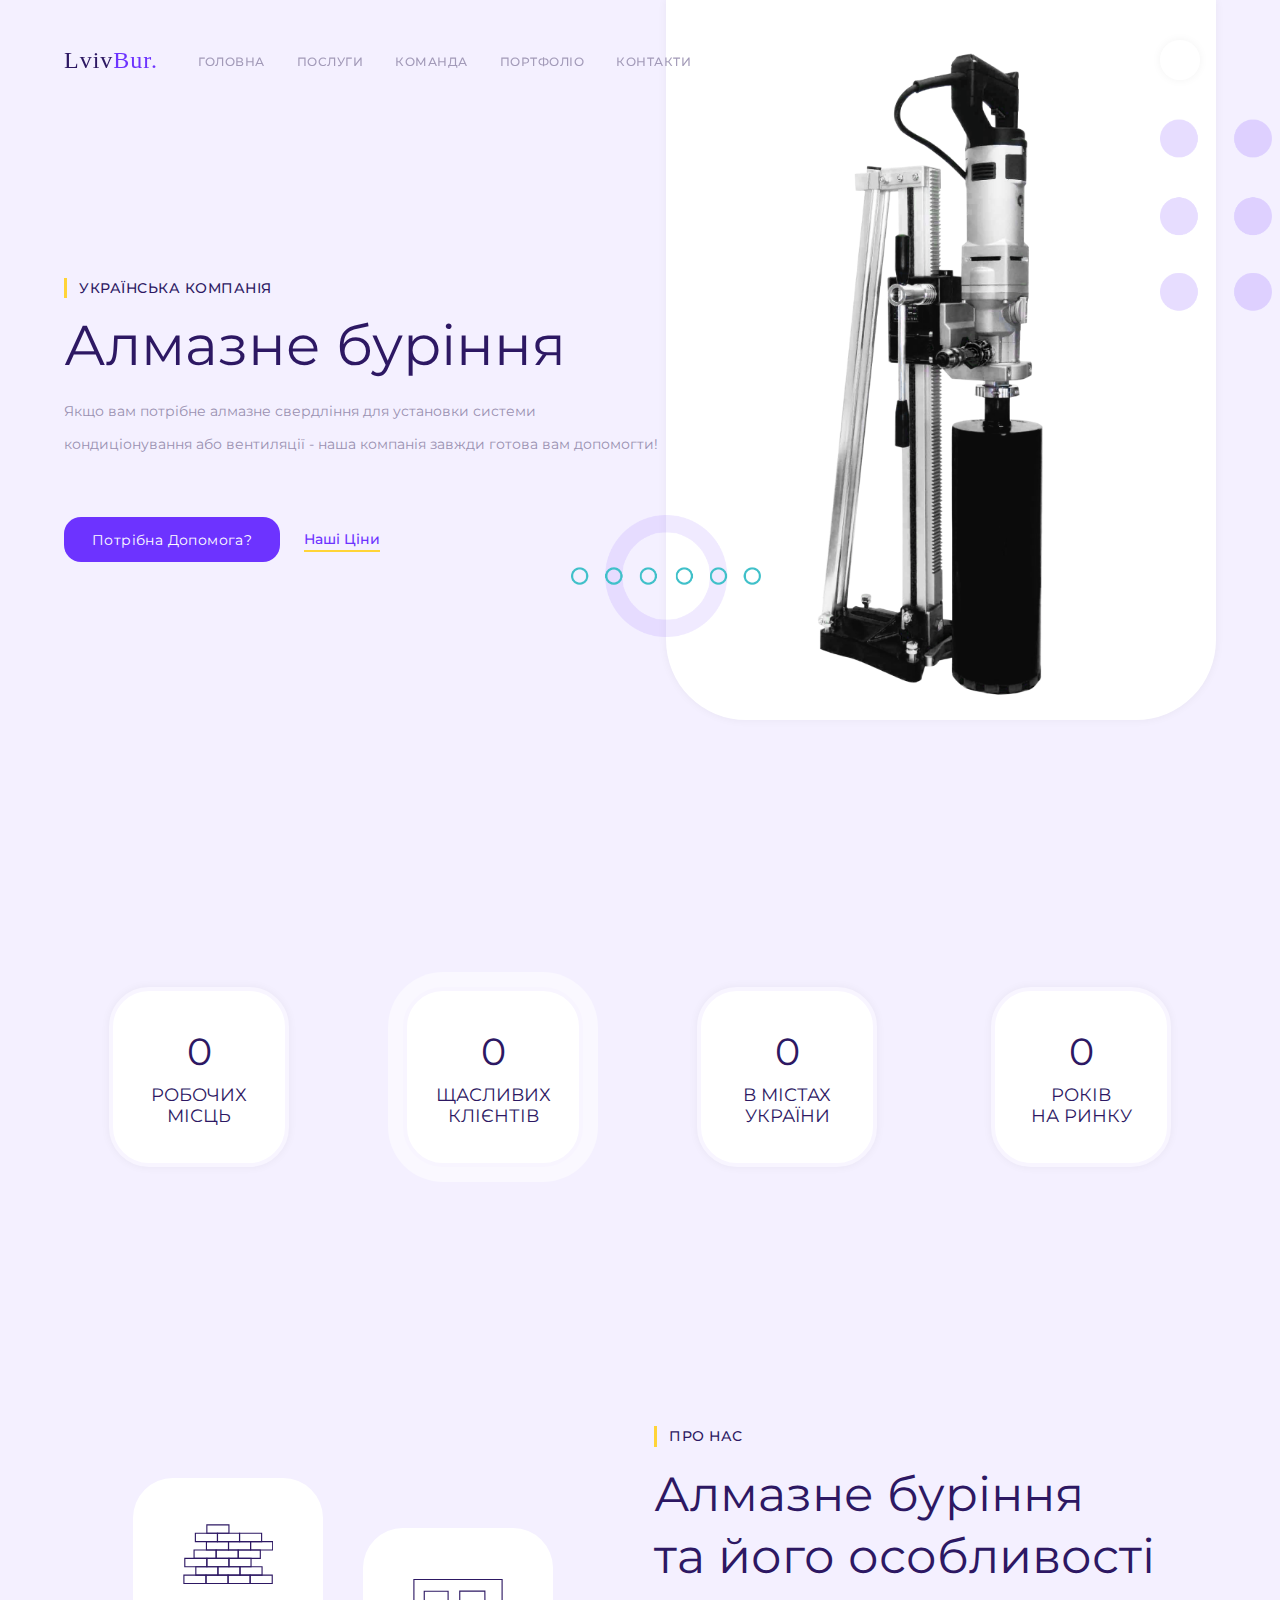
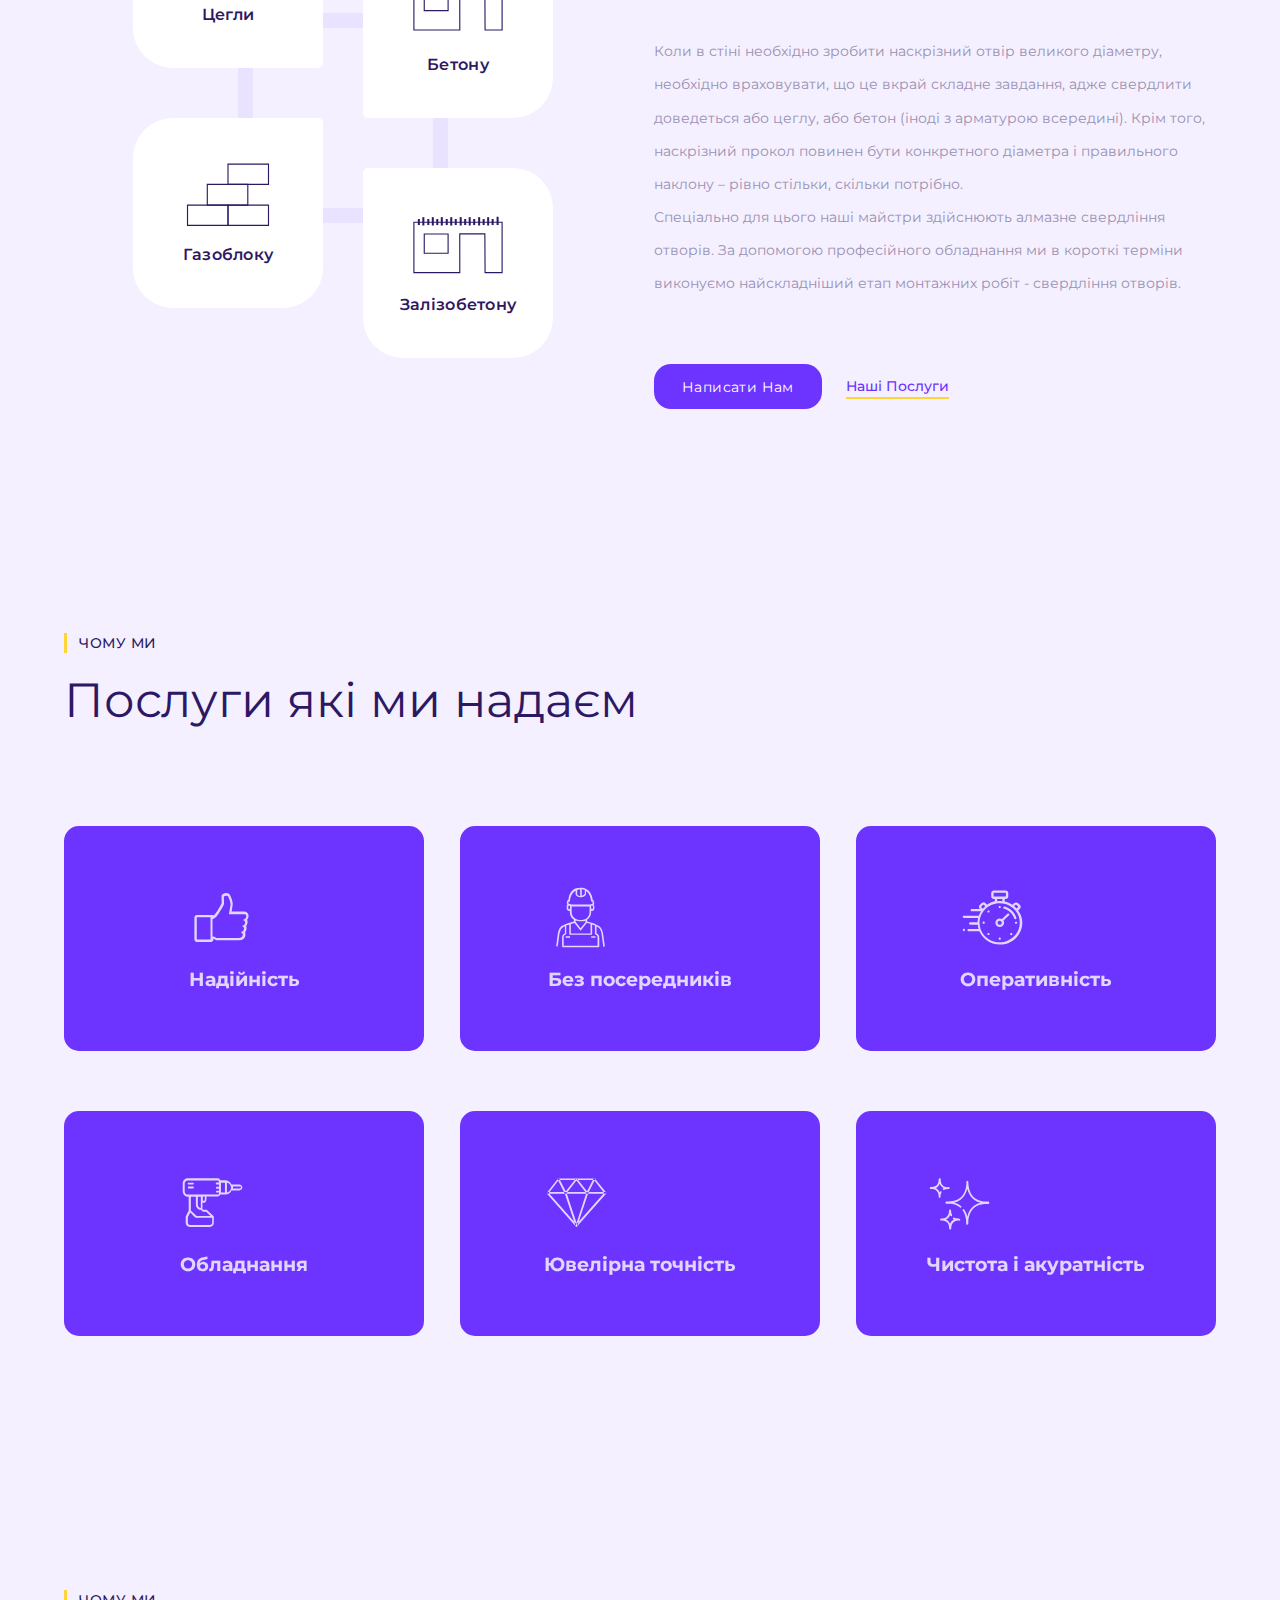
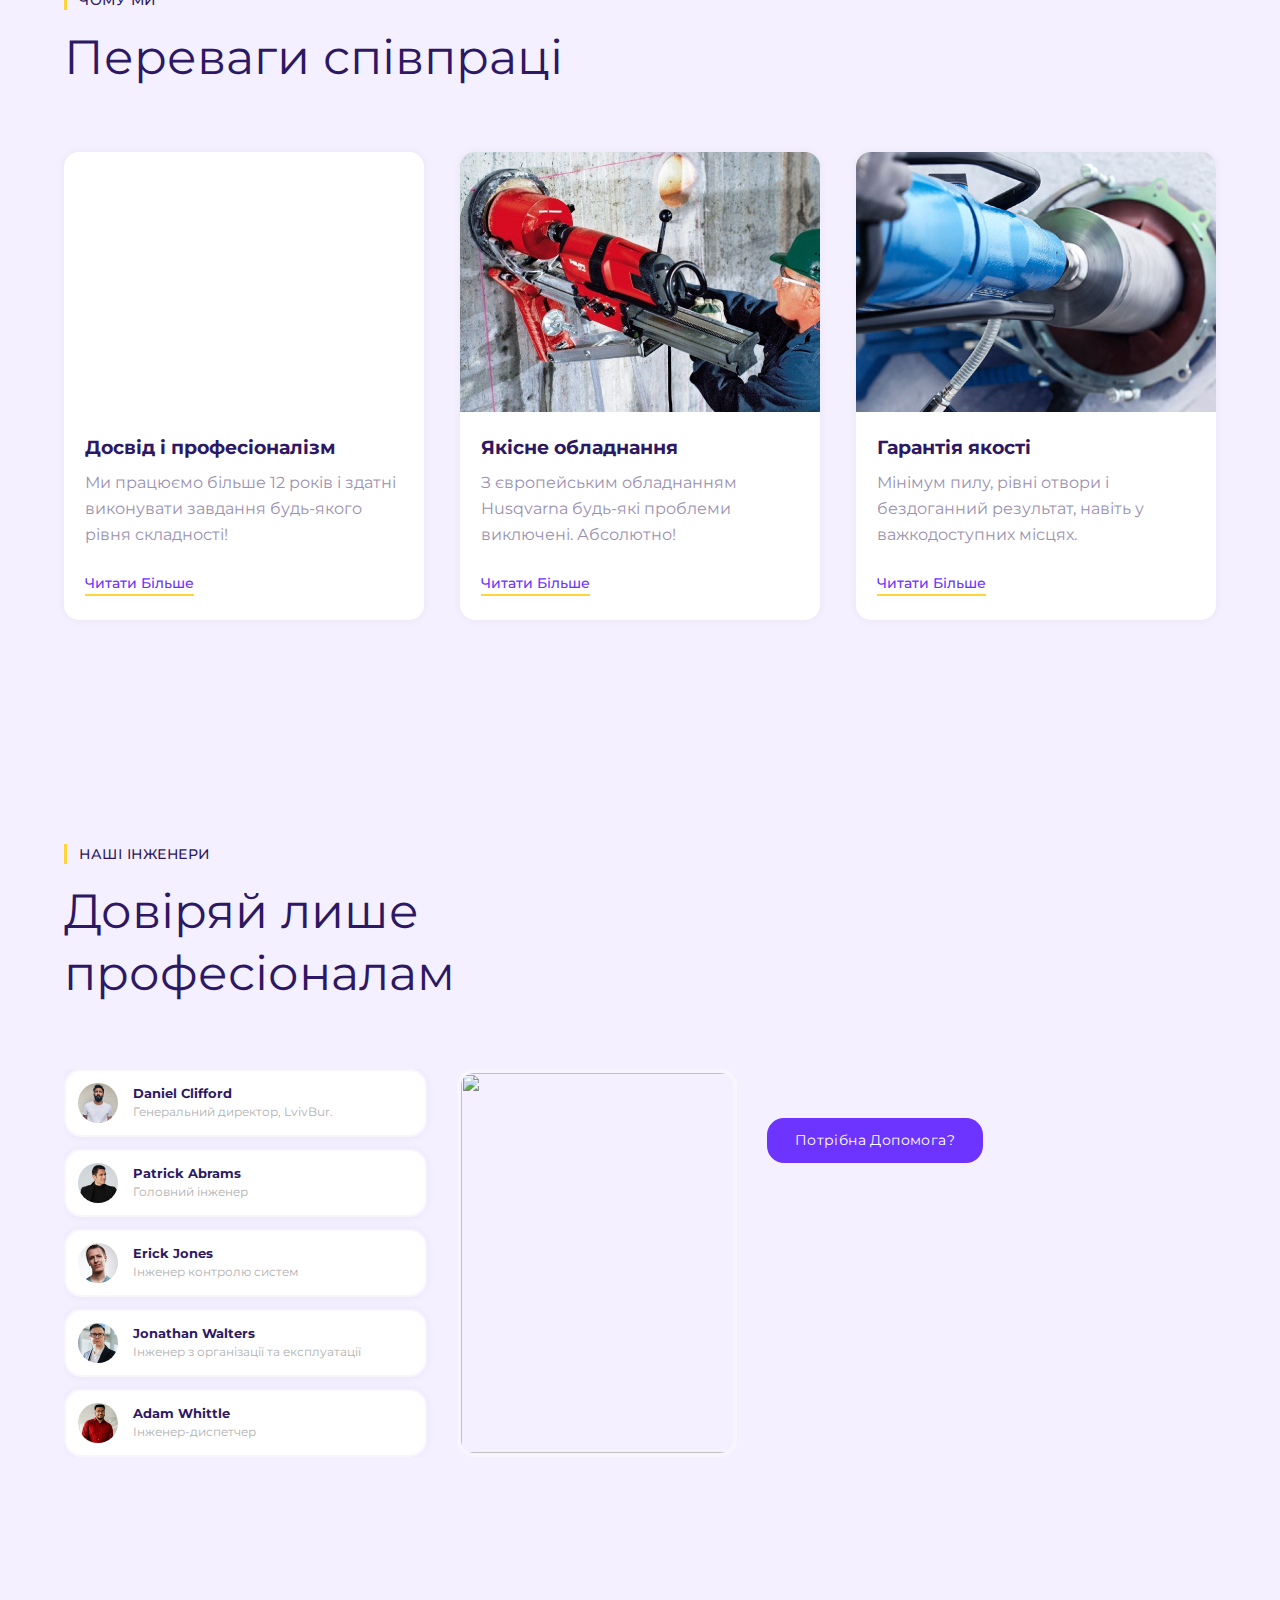
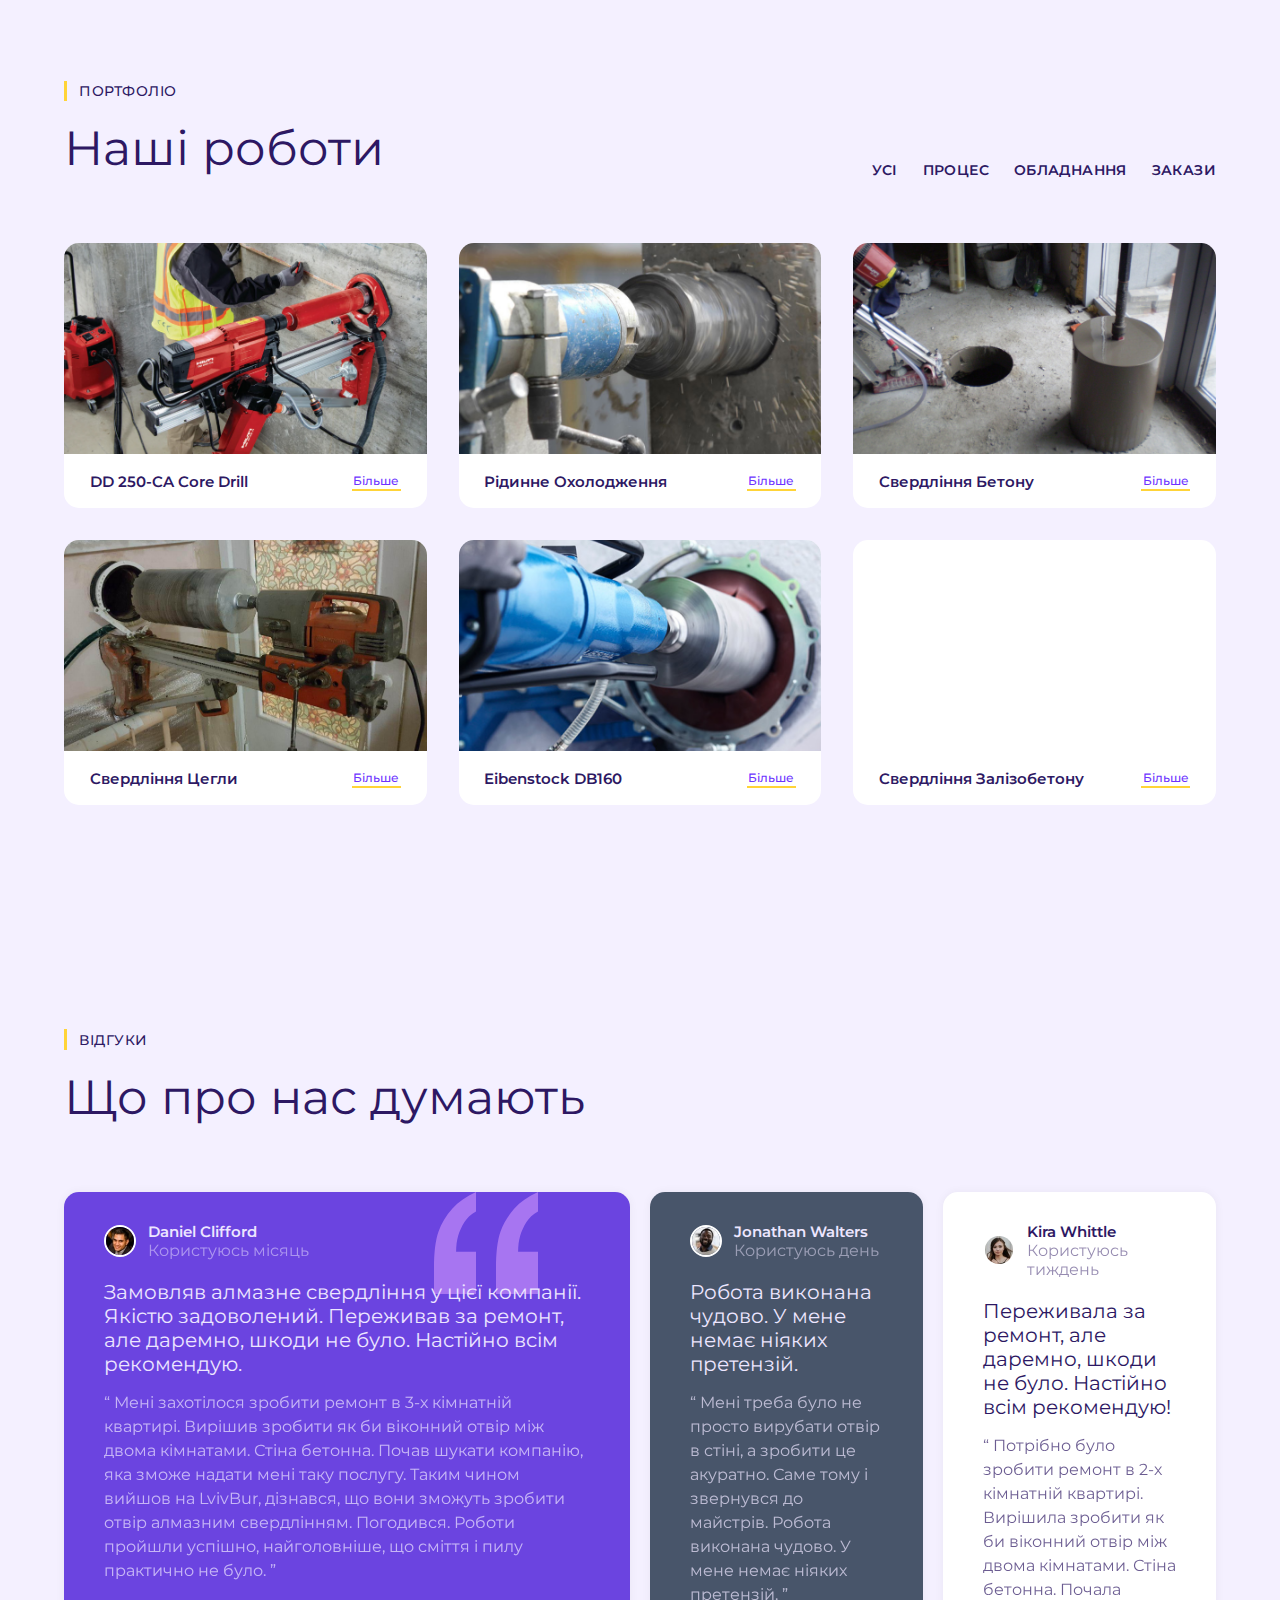
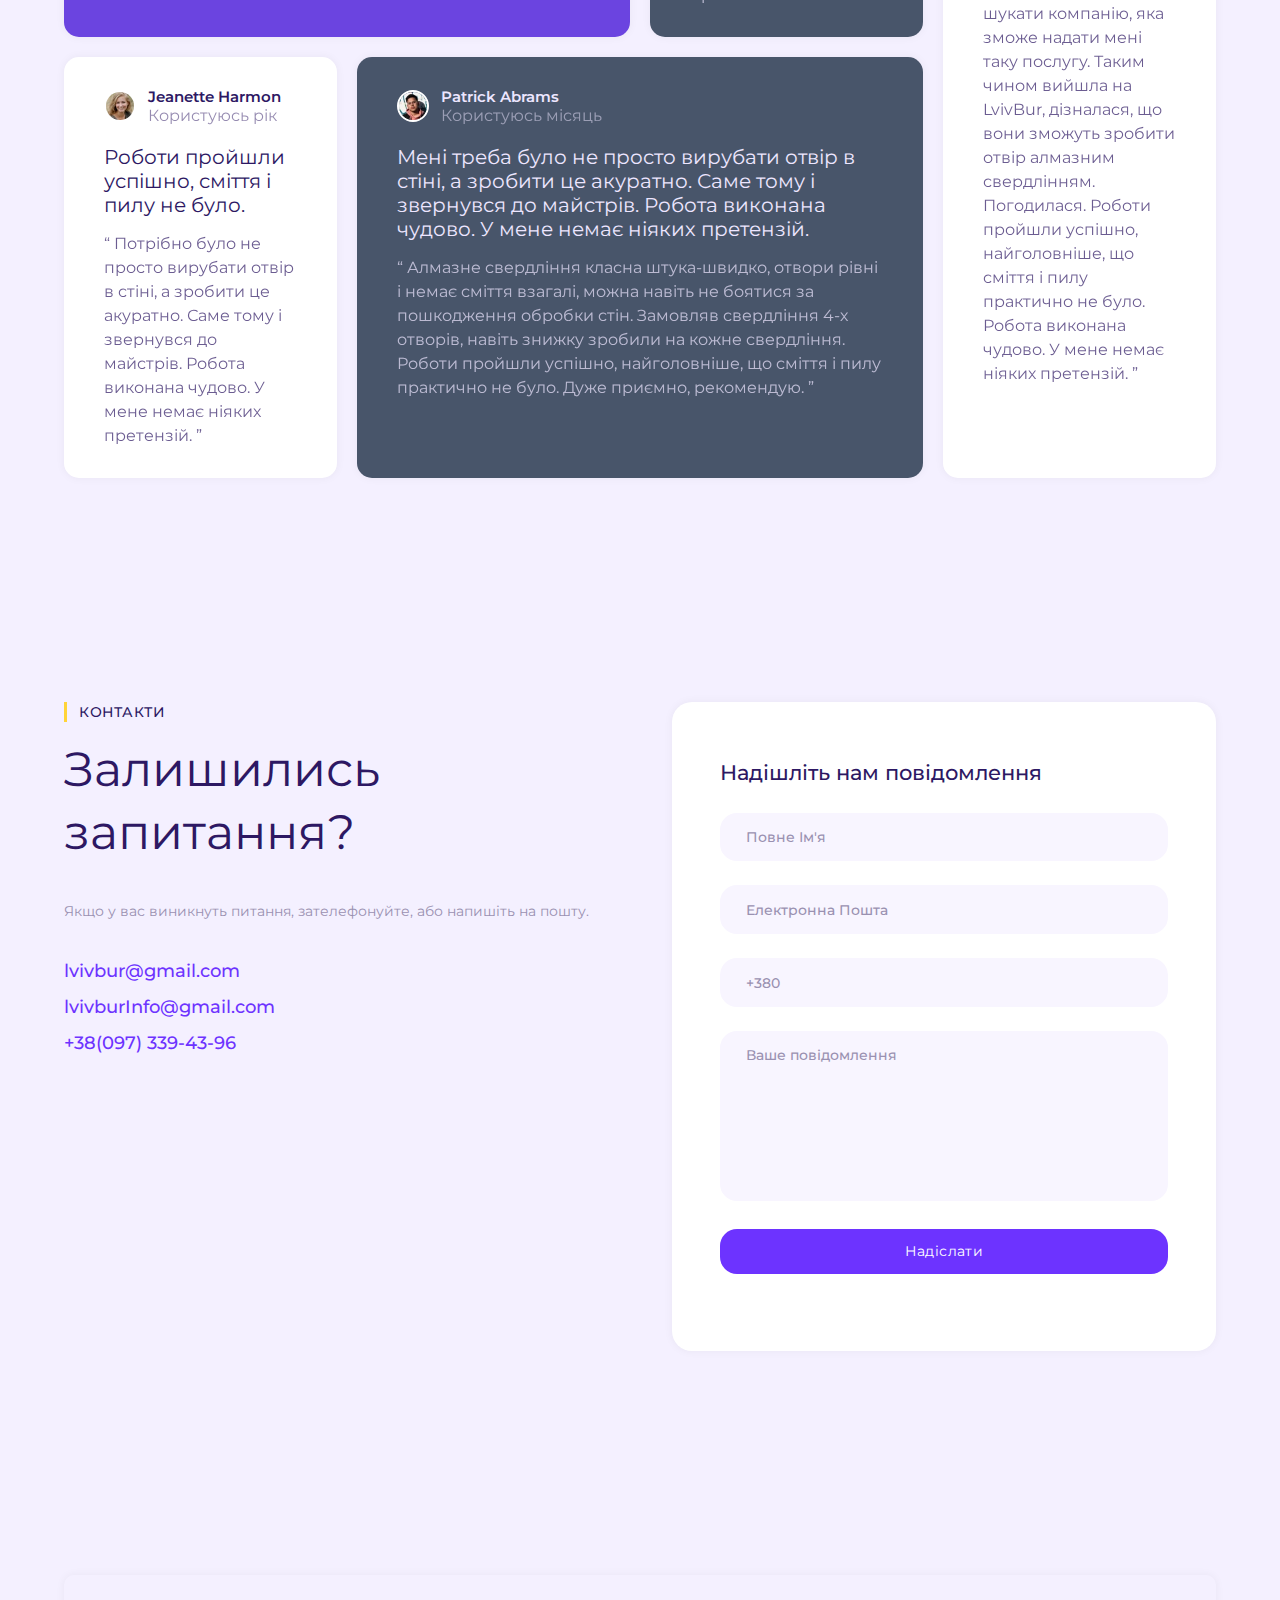
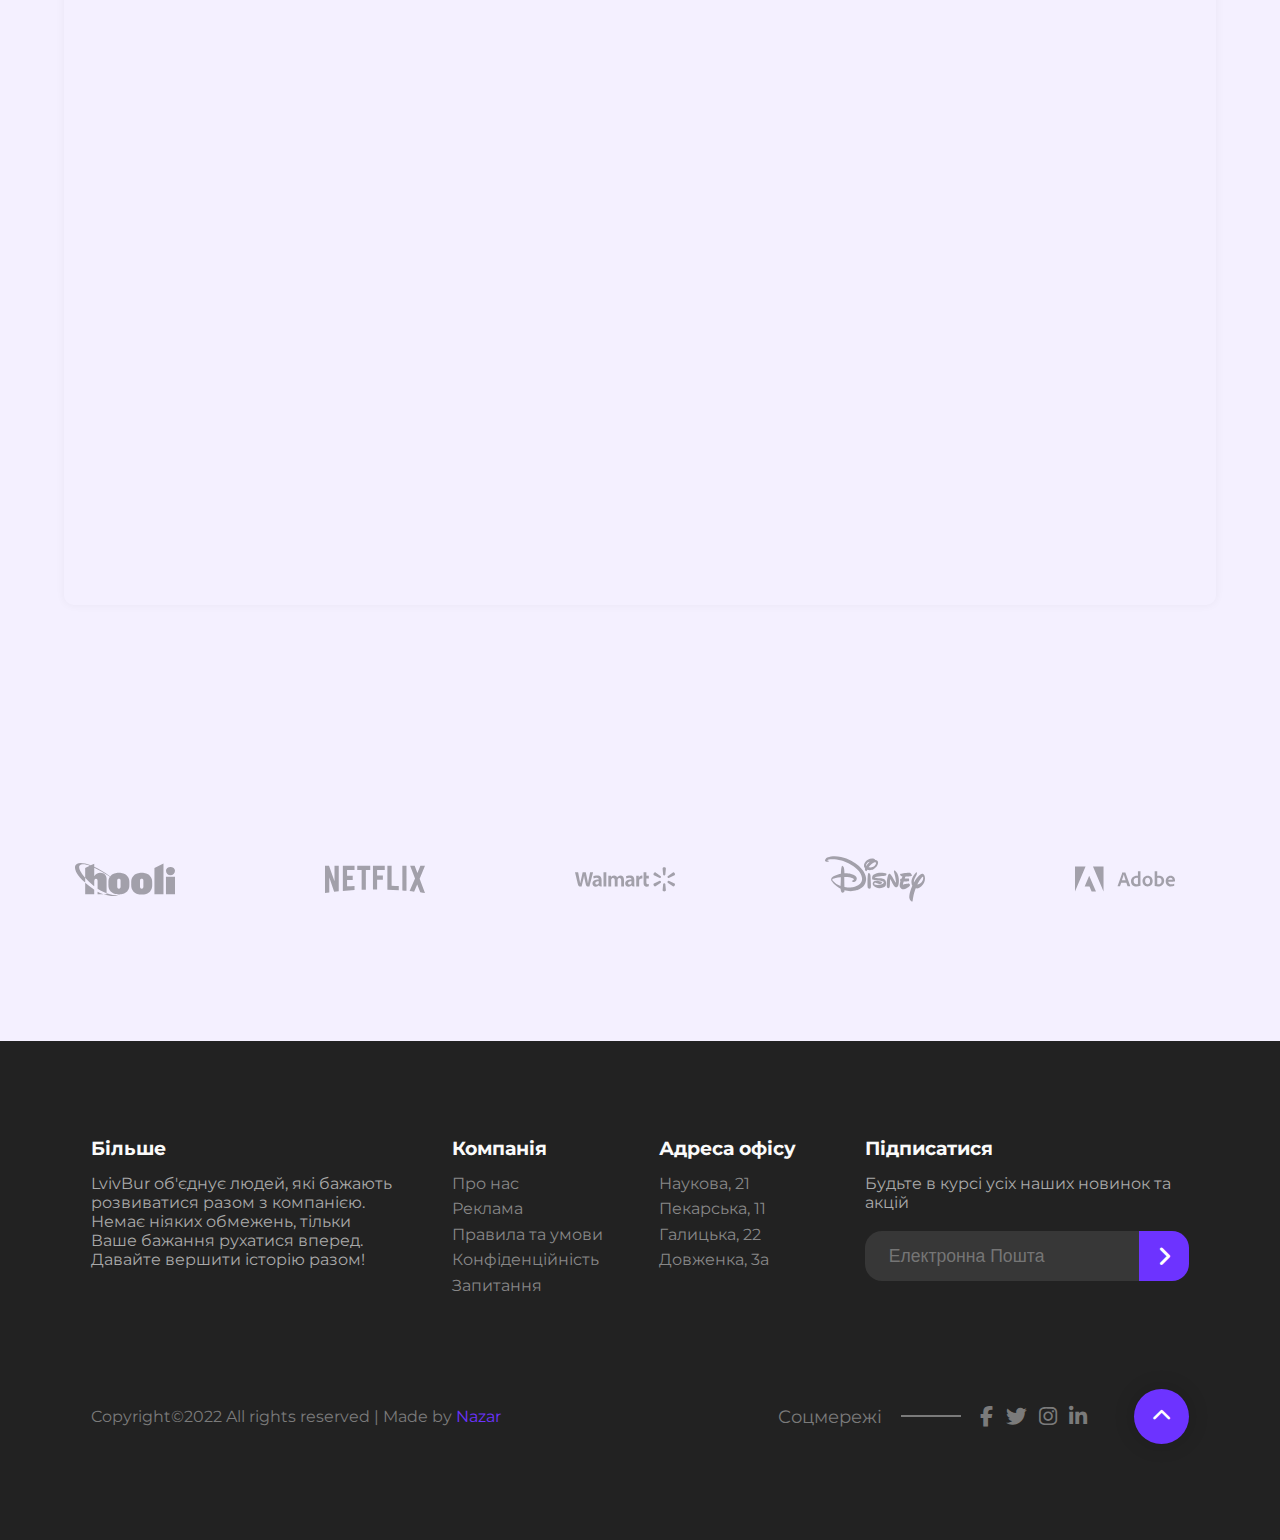
==== commit 7ec3da76: "Test#4" ====
--- a/index.html
+++ b/index.html
@@ -1,11 +1,11 @@
 <!DOCTYPE html>
-<html lang="en">
+<html lang="uk">
 
 <head>
   <meta charset="UTF-8">
   <meta http-equiv="X-UA-Compatible" content="IE=edge">
   <meta name="viewport" content="width=device-width, initial-scale=1.0">
-  <title>Document</title>
+  <title>LvivBur</title>
   <!-------------- Testimonial scroll swiperjs -------------->
   <!-- <link rel="stylesheet" href="https://unpkg.com/swiper@8/swiper-bundle.min.css" /> -->
   <!-------------- Scroll Reveal Libray -------------->
@@ -116,259 +116,73 @@
         <div class="about-grid">
 
           <div class="about-card">
-            <svg class="icon" xmlns="http://www.w3.org/2000/svg" xmlns:xlink="http://www.w3.org/1999/xlink" id="_x31__x2C_5" x="0px" y="0px" viewBox="0 0 512 512" style="enable-background:new 0 0 512 512;" xml:space="preserve">
-              <g>
-                <path class="st0" d="M52.67,406.12C52.67,304.44,0,234.62,0,185.63S28.16,33.74,253.55,33.74S512,172.16,512,226.05   C512.01,478.39,52.67,586.18,52.67,406.12z">
-                </path>
-              </g>
-              <g>
-                <g>
-                  <path class="st1" d="M386.86,97.32l10.39-10.39l20.78,20.78l-10.39,10.39L386.86,97.32z"></path>
-                </g>
-                <g>
-                  <path class="st1" d="M446.62,157.09l10.39-10.39l20.78,20.78l-10.39,10.39L446.62,157.09z"></path>
-                </g>
-                <g>
-                  <path class="st1" d="M444.02,107.72l20.78-20.78l10.4,10.39l-20.78,20.78L444.02,107.72z"></path>
-                </g>
-              </g>
-              <g>
-                <path class="st0" d="M289.47,385.93H120.03c-16.17,0-29.4-13.23-29.4-29.4V128.7c0-16.17,13.23-29.4,29.4-29.4h169.04   c16.17,0,29.4,13.23,29.4,29.4l0.4,227.79C318.88,372.73,305.71,385.93,289.47,385.93z">
-                </path>
-              </g>
-              <g>
-                <circle class="st0" cx="204.55" cy="161.77" r="18.37"></circle>
-              </g>
-              <g>
-                <path class="st0" d="M252.33,264.67V246.3c0-16.24-13.16-29.4-29.4-29.4h-36.75c-16.24,0-29.4,13.16-29.4,29.4v18.37H252.33z">
-                </path>
-              </g>
-              <g>
-                <circle class="st0" cx="336.85" cy="345.51" r="84.52"></circle>
-              </g>
-              <g>
-                <path class="st1" d="M123.71,356.54V128.7c0-16.17,13.23-29.4,29.4-29.4h-33.07c-16.17,0-29.4,13.23-29.4,29.4v227.84   c0,16.17,13.23,29.4,29.4,29.4h33.07C136.94,385.93,123.71,372.7,123.71,356.54z">
-                </path>
-              </g>
-              <g>
-                <path class="st1" d="M219.25,161.77c0-2.79,0.72-5.37,1.84-7.73c-2.94-6.25-9.19-10.64-16.54-10.64   c-10.14,0-18.37,8.23-18.37,18.37s8.23,18.37,18.37,18.37c7.35,0,13.6-4.4,16.54-10.64C219.97,167.14,219.25,164.56,219.25,161.77z   ">
-                </path>
-              </g>
-              <g>
-                <path class="st1" d="M219.25,216.89h-33.07c-16.24,0-29.4,13.16-29.4,29.4v18.37h33.07v-18.37   C189.85,230.05,203.01,216.89,219.25,216.89z">
-                </path>
-              </g>
-              <g>
-                <path class="st1" d="M285.4,345.51c0-41.01,29.22-75.19,67.98-82.87c-5.35-1.06-10.88-1.65-16.54-1.65   c-46.68,0-84.52,37.84-84.52,84.52s37.84,84.52,84.52,84.52c5.66,0,11.19-0.57,16.54-1.65C314.62,420.7,285.4,386.52,285.4,345.51z   ">
-                </path>
-              </g>
-              <g>
-                <path class="st2" d="M138.41,286.71h88.19v22.05h-88.19V286.71z"></path>
-              </g>
-              <g>
-                <path class="st2" d="M138.41,330.81h73.5v22.05h-73.5V330.81z"></path>
-              </g>
-              <g>
-                <path class="st2" d="M204.55,191.17c-16.21,0-29.4-13.19-29.4-29.4s13.19-29.4,29.4-29.4s29.4,13.19,29.4,29.4   S220.77,191.17,204.55,191.17z M204.55,154.42c-4.06,0-7.35,3.29-7.35,7.35s3.29,7.35,7.35,7.35s7.35-3.29,7.35-7.35   S208.61,154.42,204.55,154.42z">
-                </path>
-              </g>
-              <g>
-                <path class="st2" d="M263.35,264.67H241.3V246.3c0-10.13-8.25-18.37-18.37-18.37h-36.75c-10.13,0-18.37,8.25-18.37,18.37v18.37   h-22.05V246.3c0-22.3,18.12-40.42,40.42-40.42h36.75c22.3,0,40.42,18.12,40.42,40.42V264.67z">
-                </path>
-              </g>
-              <g>
-                <path class="st2" d="M211.9,396.96h-91.87c-22.3,0-40.42-18.12-40.42-40.42V128.7c0-22.3,18.12-40.42,40.42-40.42h169.04   c22.3,0,40.42,18.12,40.42,40.42v92.75h-22.05V128.7c0-10.13-8.25-18.37-18.37-18.37H120.03c-10.13,0-18.37,8.25-18.37,18.37   v227.84c0,10.13,8.25,18.37,18.37,18.37h91.87V396.96z">
-                </path>
-              </g>
-              <g>
-                <path class="st2" d="M336.85,441.06c-52.68,0-95.54-42.86-95.54-95.54s42.86-95.54,95.54-95.54s95.54,42.86,95.54,95.54   S389.53,441.06,336.85,441.06z M336.85,272.02c-40.53,0-73.5,32.97-73.5,73.5s32.97,73.5,73.5,73.5s73.5-32.97,73.5-73.5   S377.37,272.02,336.85,272.02z">
-                </path>
-              </g>
-              <g>
-                <path class="st2" d="M322.15,382.26c-2.93,0-5.73-1.16-7.79-3.23l-29.4-29.4l15.6-15.6l21.06,21.06l43.69-49.92l16.6,14.51   l-51.45,58.8c-2.01,2.29-4.88,3.66-7.94,3.76C322.4,382.26,322.26,382.26,322.15,382.26z">
-                </path>
-              </g>
+              <svg class="icon" viewBox="0 0 200 150" fill="none" xmlns="http://www.w3.org/2000/svg">
+                <path d="M51.1001 120.4H100.2V139H51.1001V120.4Z" class="st2"/>
+                <path d="M2 120.4H51.1V139H2V120.4Z" class="st2"/>
+                <path d="M149.2 120.4H198.3V139H149.2V120.4Z" class="st2"/>
+                <path d="M100.1 120.4H149.2V139H100.1V120.4Z" class="st2"/>
+                <path d="M53 83.1001H102.1V101.7H53V83.1001Z" class="st2"/>
+                <path d="M4 83.1001H53V101.7H4V83.1001Z" class="st2"/>
+                <path d="M102.1 83.1001H151.2V101.7H102.1V83.1001Z" class="st2"/>
+                <path d="M77.6001 101.7H126.7V120.3H77.6001V101.7Z" class="st2"/>
+                <path d="M28.5 101.7H77.6V120.3H28.5V101.7Z" class="st2"/>
+                <path d="M126.6 101.7H175.7V120.3H126.6V101.7Z" class="st2"/>
+                <path d="M76.6001 27.1001H125.7V45.7001H76.6001V27.1001Z" class="st2"/>
+                <path d="M53 8.5H102.1V27.1H53V8.5Z" class="st2"/>
+                <path d="M27.5 27.1001H76.6V45.7001H27.5V27.1001Z" class="st2"/>
+                <path d="M125.6 27.1001H174.7V45.7001H125.6V27.1001Z" class="st2"/>
+                <path d="M101.1 45.7998H150.2V64.3998H101.1V45.7998Z" class="st2"/>
+                <path d="M150.2 45.7998H199.3V64.3998H150.2V45.7998Z" class="st2"/>
+                <path d="M52.1001 45.7998H101.2V64.3998H52.1001V45.7998Z" class="st2"/>
+                <path d="M73.6001 64.3999H122.7V82.9999H73.6001V64.3999Z" class="st2"/>
+                <path d="M122.7 64.3999H171.8V82.9999H122.7C122.7 82.9999 122.7 64.3999 122.7 64.3999Z" class="st2"/>
+                <path d="M24.6001 64.3999H73.7001V82.9999H24.6001V64.3999Z" class="st2"/>
+              </svg>
+            <h3>Цегли</h3>
+          </div>
+
+          <div class="about-card">
+            <svg class="icon" viewBox="0 0 200 150" fill="none" xmlns="http://www.w3.org/2000/svg">
+              <path d="M2 19H198V131H160.182L159.689 44.8381H103.9L103.999 131H2V19Z" class="st2"/>
+              <path d="M78 45H25V88H78V45Z" class="st2"/>
             </svg>
-            <h3>User Testing</h3>
+            <h3>Бетону</h3>
           </div>
 
           <div class="about-card">
-            <svg class="icon" xmlns="http://www.w3.org/2000/svg" xmlns:xlink="http://www.w3.org/1999/xlink" id="_x31__x2C_5" x="0px" y="0px" viewBox="0 0 512 512" style="enable-background:new 0 0 512 512;" xml:space="preserve">
-              <g>
-                <path class="st0" d="M393.13,52.67C291.46,52.67,221.63,0,172.64,0S20.76,28.16,20.76,253.55S159.18,512,213.06,512   C465.4,512.01,573.19,52.67,393.13,52.67z">
-                </path>
-              </g>
-              <g>
-                <g>
-                  <path class="st1" d="M378.33,116.35l20.78-20.78l10.39,10.39l-20.78,20.78L378.33,116.35z"></path>
-                </g>
-                <g>
-                  <path class="st1" d="M383.47,163.05l10.39-10.39l20.78,20.78l-10.39,10.  39L383.47,163.05z"></path>
-                </g>
-                <g>
-                  <path class="st1" d="M323.72,103.3l10.39-10.39l20.78,20.78l-10.39,10.39L323.72,103.3z"></path>
-                </g>
-              </g>
-              <g>
-                <circle class="st0" cx="148.79" cy="123.71" r="33.07"></circle>
-              </g>
-              <g>
-                <path class="st0" d="M211.26,237.63c0-24.36-19.74-44.1-44.1-44.1h-36.75c-24.36,0-44.1,19.74-44.1,44.1v60.74   c0,5.57,3.15,10.66,8.13,13.14l13.14,6.57c4.98,2.48,8.13,7.58,8.13,13.14v75.44c0,8.11,6.59,14.7,14.7,14.7h36.75   c8.11,0,14.7-6.59,14.7-14.7v-75.44c0-5.57,3.15-10.66,8.13-13.14l13.14-6.57c4.98-2.48,8.13-7.58,8.13-13.14V237.63z">
-                </path>
-              </g>
-              <g>
-                <circle class="st0" cx="325.17" cy="329.5" r="62.47"></circle>
-              </g>
-              <g>
-                <path class="st1" d="M148.79,123.71c0-12.21,6.69-22.75,16.54-28.49c-4.88-2.84-10.48-4.59-16.54-4.59   c-18.27,0-33.07,14.8-33.07,33.07s14.8,33.07,33.07,33.07c6.06,0,11.66-1.75,16.54-4.59C155.47,146.46,148.79,135.92,148.79,123.71   z">
-                </path>
-              </g>
-              <g>
-                <path class="st1" d="M148.79,406.67v-75.44c0-5.57-3.15-10.66-8.13-13. 14l-13.14-6.57c-4.98-2.5-8.13-7.58-8.13-13.16v-60.74   c0-24.36,19.74-44.1,44.1-44.1h-33.07c-24.36,0-44.1,19.74-44.1,44.1v60.74c0,5.57,3.15,10.66,8.13,13.14l13.14,6.57   c4.98,2.48,8.13,7.58,8.13,13.14v75.44c0,8.11,6.59,14.7,14.7,14.7h33.07C155.37,421.37,148.79,414.78,148.79,406.67L148.79,406.67   z">
-                </path>
-              </g>
-              <g>
-                <path class="st1" d="M295.78,329.5c0-28.74,19.52-52.7,45.93-59.97c-5.31-1.46-10.77-2.5-16.54-2.5   c-34.5,0-62.47,27.97-62.47,62.47s27.97,62.47,62.47,62.47c5.76,0,11.23-1.03,16.54-2.5C315.3,382.19,295.78,358.23,295.78,329.5z">
-                </path>
-              </g>
-              <g>
-                <path class="st2" d="M148.79,167.81c-24.31,0-44.1-19.79-44.1-44.1s19.79-44.1,44.1-44.1s44.1,19.79,44.1,44.1   S173.1,167.81,148.79,167.81z M148.79,101.66c-12.16,0-22.05,9.89-22.05,22.05s9.89,22.05,22.05,22.05s22.05-9.89,22.05-22.05   S160.94,101.66,148.79,101.66z">
-                </path>
-              </g>
-              <g>
-                <path class="st2" d="M167.16,432.39h-36.75c-14.18,0-25.72-11.54-25.72-25.72v-75.44c0-1.4-0.78-2.66-2.03-3.29l-13.16-6.57   c-8.76-4.38-14.21-13.2-14.21-23v-60.74c0-30.4,24.74-55.12,55.12-55.12h36.75c30.38,0,55.12,24.72,55.12,55.12v60.74   c0,9.8-5.45,18.62-14.23,23l-13.16,6.57c-1.23,0.63-2.01,1.9-2.01,3.29v75.44C192.88,420.85,181.34,432.39,167.16,432.39   L167.16,432.39z M130.41,204.55c-18.23,0-33.07,14.83-33.07,33.07v60.74c0,1.4,0.78,2.66,2.03,3.29l13.16,6.57   c8.76,4.38,14.21,13.2,14.21,23v75.44c0,2.03,1.65,3.67,3.67,3.67h36.75c2.03,0,3.67-1.65,3.67-3.67v-75.44   c0-9.8,5.45-18.62,14.23-23l13.16-6.57c1.25-0.62,2.03-1.88,2.03-3.29v-60.74c0-18.24-14.85-33.07-33.07-33.07H130.41z">
-                </path>
-              </g>
-              <g>
-                <path class="st2" d="M325.17,402.99c-40.53,0-73.5-32.97-73.5-73.5s32.97-73.5,73.5-73.5s73.5,32.97,73.5,73.5   S365.7,402.99,325.17,402.99z M325.17,278.05c-28.37,0-51.45,23.08-51.45,51.45s23.08,51.45,51.45,51.45s51.45-23.08,51.45-51.45   S353.54,278.05,325.17,278.05z">
-                </path>
-              </g>
-              <g class="st2">
-                <path d="M356.28,376.31l15.59-15.59l60.68,60.68l-15.59,15.59L356.28,376.31z"></path>
-              </g>
+            <svg class="icon" viewBox="0 0 200 150" fill="none" xmlns="http://www.w3.org/2000/svg">
+              <path d="M100 98H10V143H100V98Z" class="st2"/>
+              <path d="M190 98H100V143H190V98Z" class="st2"/>
+              <path d="M190 7H100V52H190V7Z" class="st2"/>
+              <path d="M144 52H54V98H144V52Z" class="st2"/>
             </svg>
-            <h3>User Research</h3>
+            <h3>Газоблоку</h3>
           </div>
 
           <div class="about-card">
-            <svg class="icon" xmlns="http://www.w3.org/2000/svg" xmlns:xlink="http://www.w3.org/1999/xlink" id="_x31__x2C_5" x="0px" y="0px" viewBox="0 0 512 512" style="enable-background:new 0 0 512 512;" xml:space="preserve">
-              <g>
-                <path class="st0" d="M116.72,52.67C218.39,52.67,288.21,0,337.2,0s151.89,28.16,151.89,253.55S350.67,512,296.78,512   C44.44,512.01-63.35,52.67,116.72,52.67L116.72,52.67z">
-                </path>
-              </g>
-              <g>
-                <path class="st1" d="M96.06,54.93l20.78-20.78l10.39,10.39l-20.78,20.78L96.06,54.93z"></path>
-              </g>
-              <g>
-                <path class="st1" d="M36.29,114.68L57.08,93.9l10.39,10.39l-20.78,20.78L36.29,114.68z"></path>
-              </g>
-              <g>
-                <path class="st1" d="M38.9,44.53l10.39-10.39l20.78,20.78L59.68,65.31L38.9,44.53z"></path>
-              </g>
-              <g>
-                <path class="st0" d="M379.43,120.03h-51.45c-8.11,0-14.7,6.59-14.7,14.7v51.45c0,8.11,6.59,14.7,14.7,14.7h51.45   c8.11,0,14.7-6.59,14.7-14.7v-51.45C394.13,126.62,387.55,120.03,379.43,120.03z">
-                </path>
-              </g>
-              <g>
-                <path class="st0" d="M394.13,377.27v-51.45c0-8.11-6.59-14.7-14.7-14.7h-51.45c-8.11,0-14.7,6.59-14.7,14.7v51.45   c0,8.11,6.59,14.7,14.7,14.7h51.45C387.55,391.97,394.13,385.38,394.13,377.27z">
-                </path>
-              </g>
-              <g>
-                <path class="st0" d="M136.9,391.97h51.45c8.11,0,14.7-6.59,14.7-14.7v-51.45c0-8.11-6.59-14.7-14.7-14.7H136.9   c-8.11,0-14.7,6.59-14.7,14.7v51.45C122.2,385.38,128.78,391.97,136.9,391.97z">
-                </path>
-              </g>
-              <g>
-                <path class="st0" d="M122.2,134.73v51.45c0,8.11,6.59,14.7,14.7,14.7h51.45c8.11,0,14.7-6.59,14.7-14.7v-51.45   c0-8.11-6.59-14.7-14.7-14.7H136.9C128.78,120.03,122.2,126.62,122.2,134.73z">
-                </path>
-              </g>
-              <g>
-                <path class="st1" d="M346.36,377.27v-51.45c0-8.11,6.59-14.7,14.7-14.7h-33.07c-8.11,0-14.7,6.59-14.7,14.7v51.45   c0,8.11,6.59,14.7,14.7,14.7h33.07C352.95,391.97,346.36,385.38,346.36,377.27z">
-                </path>
-              </g>
-              <g>
-                <path class="st1" d="M155.27,186.18v-51.45c0-8.11,6.59-14.7,14.7-14.7H136.9c-8.11,0-14.7,6.59-14.7,14.7v51.45   c0,8.11,6.59,14.7,14.7,14.7h33.07C161.86,200.88,155.27,194.29,155.27,186.18z">
-                </path>
-              </g>
-              <g>
-                <path class="st1" d="M346.36,186.18v-51.45c0-8.11,6.59-14.7,14.7-14.7h-33.07c-8.11,0-14.7,6.59-14.7,14.7v51.45   c0,8.11,6.59,14.7,14.7,14.7h33.07C352.95,200.88,346.36,194.29,346.36,186.18z">
-                </path>
-              </g>
-              <g>
-                <path class="st1" d="M155.27,377.27v-51.45c0-8.11,6.59-14.7,14.7-14.7H136.9c-8.11,0-14.7,6.59-14.7,14.7v51.45   c0,8.11,6.59,14.7,14.7,14.7h33.07C161.86,391.97,155.27,385.38,155.27,377.27z">
-                </path>
-              </g>
-              <g>
-                <path class="st2" d="M247.14,79.61h22.05v352.78h-22.05V79.61z"></path>
-              </g>
-              <g>
-                <path class="st2" d="M81.78,244.98h352.78v22.05H81.78V244.98z"></path>
-              </g>
-              <g>
-                <path class="st2" d="M379.43,211.9h-51.45c-14.18,0-25.72-11.54-25.72-25.72v-51.45c0-14.18,11.54-25.72,25.72-25.72h51.45   c14.18,0,25.72,11.54,25.72,25.72v51.45C405.16,200.36,393.62,211.9,379.43,211.9z M327.99,131.06c-2.03,0-3.67,1.65-3.67,3.67   v51.45c0,2.03,1.65,3.67,3.67,3.67h51.45c2.03,0,3.67-1.65,3.67-3.67v-51.45c0-2.03-1.65-3.67-3.67-3.67H327.99z">
-                </path>
-              </g>
-              <g>
-                <path class="st2" d="M379.43,402.99h-51.45c-14.18,0-25.72-11.54-25.72-25.72v-51.45c0-14.18,11.54-25.72,25.72-25.72h51.45   c14.18,0,25.72,11.54,25.72,25.72v51.45C405.16,391.45,393.62,402.99,379.43,402.99z M327.99,322.15c-2.03,0-3.67,1.65-3.67,3.67   v51.45c0,2.03,1.65,3.67,3.67,3.67h51.45c2.03,0,3.67-1.65,3.67-3.67v-51.45c0-2.03-1.65-3.67-3.67-3.67H327.99z">
-                </path>
-              </g>
-              <g>
-                <path class="st2" d="M188.35,402.99H136.9c-14.18,0-25.72-11.54-25.72-25.72v-51.45c0-14.18,11.54-25.72,25.72-25.72h51.45   c14.18,0,25.72,11.54,25.72,25.72v51.45C214.07,391.45,202.53,402.99,188.35,402.99z M136.9,322.15c-2.03,0-3.67,1.65-3.67,3.67   v51.45c0,2.03,1.65,3.67,3.67,3.67h51.45c2.03,0,3.67-1.65,3.67-3.67v-51.45c0-2.03-1.65-3.67-3.67-3.67H136.9z">
-                </path>
-              </g>
-              <g>
-                <path class="st2" d="M188.35,211.9H136.9c-14.18,0-25.72-11.54-25.72-25.72v-51.45c0-14.18,11.54-25.72,25.72-25.72h51.45   c14.18,0,25.72,11.54,25.72,25.72v51.45C214.07,200.36,202.53,211.9,188.35,211.9z M136.9,131.06c-2.03,0-3.67,1.65-3.67,3.67   v51.45c0,2.03,1.65,3.67,3.67,3.67h51.45c2.03,0,3.67-1.65,3.67-3.67v-51.45c0-2.03-1.65-3.67-3.67-3.67H136.9z">
-                </path>
-              </g>
+            <svg class="icon" viewBox="0 0 200 150" fill="none" xmlns="http://www.w3.org/2000/svg">
+              <path d="M2 25H198V137H160.182L159.689 50.8381H103.9L103.999 137H2V25Z" class="st2"/>
+              <path d="M78 51H25V94H78V51Z" class="st2"/>
+              <path d="M189 14H186.997V30H189V14Z" class="st2"/>
+              <path d="M178 19H176V30H178V19Z" class="st2"/>
+              <path d="M168 15H166V31H168V15Z" class="st2"/>
+              <path d="M158 19H156V30H158V19Z" class="st2"/>
+              <path d="M148 15H146V31H148V15Z" class="st2"/>
+              <path d="M137 19H135V30H137V19Z" class="st2"/>
+              <path d="M127 15H125V31H127V15Z" class="st2"/>
+              <path d="M117 19H115V30H117V19Z" class="st2"/>
+              <path d="M107 15H105V31H107V15Z" class="st2"/>
+              <path d="M96 19H94V30H96V19Z" class="st2"/>
+              <path d="M86 15H84V31H86V15Z" class="st2"/>
+              <path d="M76 19H74V30H76V19Z" class="st2"/>
+              <path d="M65 15H63V31H65V15Z" class="st2"/>
+              <path d="M55 19H53V30H55V19Z" class="st2"/>
+              <path d="M45 15H43V31H45V15Z" class="st2"/>
+              <path d="M24 15H22V31H24V15Z" class="st2"/>
+              <path d="M14 19H12V30H14V19Z" class="st2"/>
+              <path d="M35 19H33V30H35V19Z" class="st2"/>
             </svg>
-            <h3>Prototyping</h3>
-          </div>
-
-          <div class="about-card">
-            <svg class="icon" xmlns="http://www.w3.org/2000/svg" xmlns:xlink="http://www.w3.org/1999/xlink" id="_x31__x2C_5" x="0px" y="0px" viewBox="0 0 512 512" style="enable-background:new 0 0 512 512;" xml:space="preserve">
-              <path class="st0" d="M404.26,52.67C302.59,52.67,232.77,0,183.78,0S31.89,28.16,31.89,253.55S170.31,512,224.2,512  C476.54,512.01,584.33,52.67,404.26,52.67z">
-              </path>
-              <path class="st1" d="M240.77,50.21c-12.16,0-22.05-9.89-22.05-22.05s9.89-22.05,22.05-22.05s22.05,9.89,22.05,22.05  S252.92,50.21,240.77,50.21z M240.77,20.81c-4.06,0-7.35,3.29-7.35,7.35s3.29,7.35,7.35,7.35s7.35-3.29,7.35-7.35  S244.82,20.81,240.77,20.81z">
-              </path>
-              <g>
-                <path class="st2" d="M97.45,90.63h36.75v36.75H97.45V90.63z"></path>
-                <path class="st2" d="M402.46,289.07c-10.14,0-18.37-8.23-18.37-18.37s8.23-18.37,18.37-18.37c10.14,0,18.37,8.23,18.37,18.37   S412.6,289.07,402.46,289.07z">
-                </path>
-                <path class="st0" d="M325.29,421.37l-12.99-97.48c-0.97-7.31-7.2-12.76-14.57-12.76h-69.81c-7.36,0-13.6,5.45-14.57,12.76   l-13.01,97.48H325.29z">
-                </path>
-                <path class="st2" d="M123.17,289.07c-10.14,0-18.37-8.23-18.37-18.37s8.23-18.37,18.37-18.37c10.14,0,18.37,8.23,18.37,18.37   S133.31,289.07,123.17,289.07z">
-                </path>
-                <path class="st2" d="M391.43,90.63h36.75v36.75h-36.75V90.63z"></path>
-              </g>
-              <path class="st0" d="M288.64,311.12l36.64-53.65l-62.47-144.79l-62.47,144.79l36.64,53.65H288.64z"></path>
-              <path class="st0" d="M97.45,90.63h33.07v36.75H97.45V90.63z"></path>
-              <path class="st0" d="M417.15,270.7c0-2.79,0.72-5.37,1.84-7.73c-2.94-6.25-9.19-10.64-16.54-10.64c-10.14,0-18.37,8.23-18.37,18.37  s8.23,18.37,18.37,18.37c7.35,0,13.6-4.4,16.54-10.64C417.88,276.06,417.15,273.49,417.15,270.7z">
-              </path>
-              <path class="st1" d="M260.98,311.12H227.9c-7.36,0-13.6,5.45-14.57,12.76l-12.99,97.48h33.07l12.99-97.48  C247.39,316.58,253.61,311.12,260.98,311.12z">
-              </path>
-              <path class="st0" d="M137.87,270.7c0-2.79,0.72-5.37,1.84-7.73c-2.94-6.25-9.19-10.64-16.54-10.64c-10.14,0-18.37,8.23-18.37,18.37  s8.23,18.37,18.37,18.37c7.35,0,13.6-4.4,16.54-10.64C138.59,276.06,137.87,273.49,137.87,270.7z">
-              </path>
-              <path class="st0" d="M391.43,90.63h33.07v36.75h-33.07V90.63z"></path>
-              <path class="st1" d="M279.35,151l-16.54-38.32l-62.47,144.79l36.64,53.65h33.07l-36.64-53.65L279.35,151z">
-              </path>
-              <path class="st2" d="M413.48,248.65h-22.05c0-70.92-57.69-128.62-128.62-128.62S134.2,177.73,134.2,248.65h-22.05  c0-83.08,67.59-150.67,150.67-150.67S413.48,165.57,413.48,248.65z">
-              </path>
-              <path class="st2" d="M134.2,138.41H97.45c-6.09,0-11.02-4.94-11.02-11.02V90.63c0-6.09,4.94-11.02,11.02-11.02h36.75  c6.09,0,11.02,4.94,11.02,11.02v36.75C145.22,133.47,140.28,138.41,134.2,138.41z M108.47,116.36h14.7v-14.7h-14.7V116.36z">
-              </path>
-              <path class="st2" d="M402.46,300.1c-16.21,0-29.4-13.19-29.4-29.4s13.19-29.4,29.4-29.4c16.21,0,29.4,13.19,29.4,29.4  S418.67,300.1,402.46,300.1z M402.46,263.35c-4.06,0-7.35,3.29-7.35,7.35s3.29,7.35,7.35,7.35s7.35-3.29,7.35-7.35  S406.51,263.35,402.46,263.35z">
-              </path>
-              <path class="st2" d="M137.87,97.98h249.89v22.05H137.87V97.98z"></path>
-              <path class="st2" d="M297.74,317.34l-18.2-12.44l33.22-48.64l-49.95-115.76l-49.95,115.76l33.22,48.64l-18.2,12.44l-36.64-53.65  c-2.13-3.12-2.51-7.11-1.01-10.58l62.47-144.79c3.48-8.07,16.76-8.07,20.24,0l62.47,144.79c1.5,3.47,1.12,7.47-1.01,10.58  L297.74,317.34z">
-              </path>
-              <path class="st2" d="M315.8,433.76l-14.45-108.42c-0.24-1.82-1.81-3.19-3.65-3.19H227.9c-1.84,0-3.4,1.37-3.65,3.19l-14.45,108.41  l-21.86-2.91l14.45-108.42c1.72-12.71,12.67-22.31,25.5-22.31h69.81c12.83,0,23.8,9.6,25.49,22.31l14.46,108.42L315.8,433.76z">
-              </path>
-              <path class="st2" d="M251.79,120.03h22.05V241.3h-22.05V120.03z"></path>
-              <path class="st2" d="M123.17,300.1c-16.21,0-29.4-13.19-29.4-29.4s13.19-29.4,29.4-29.4s29.4,13.19,29.4,29.4  S139.39,300.1,123.17,300.1z M123.17,263.35c-4.06,0-7.35,3.29-7.35,7.35s3.29,7.35,7.35,7.35c4.06,0,7.35-3.29,7.35-7.35  S127.23,263.35,123.17,263.35z">
-              </path>
-              <path class="st2" d="M428.18,138.41h-36.75c-6.09,0-11.02-4.94-11.02-11.02V90.63c0-6.09,4.94-11.02,11.02-11.02h36.75  c6.09,0,11.02,4.94,11.02,11.02v36.75C439.2,133.47,434.26,138.41,428.18,138.41z M402.46,116.36h14.7v-14.7h-14.7V116.36z">
-              </path>
-              <path class="st2" d="M27.63,414.02H498v22.05H27.63V414.02z"></path>
-            </svg>
-            <h3>Visual Design</h3>
+            <h3>Залізобетону</h3>
           </div>
 
         </div>
--- a/style.css
+++ b/style.css
@@ -593,8 +593,9 @@
 }
 
 .icon{
-   width: 60px;
-}
+   width: 90px;
+}
+
 .st0{
    fill: var(--bg-color-3);
    transition: 0.3s fill;
@@ -606,7 +607,8 @@
 }
 
 .st2{
-   fill: var(--heading-color);
+   stroke-width: 2.5px;
+   stroke: var(--heading-color);
    transition: 0.3s;
 }
 
@@ -2068,7 +2070,7 @@
    }
 
    .icon{
-      width: 50px;
+      width: 70px;
    }
    .about-card h3{
       font-size: .8rem;
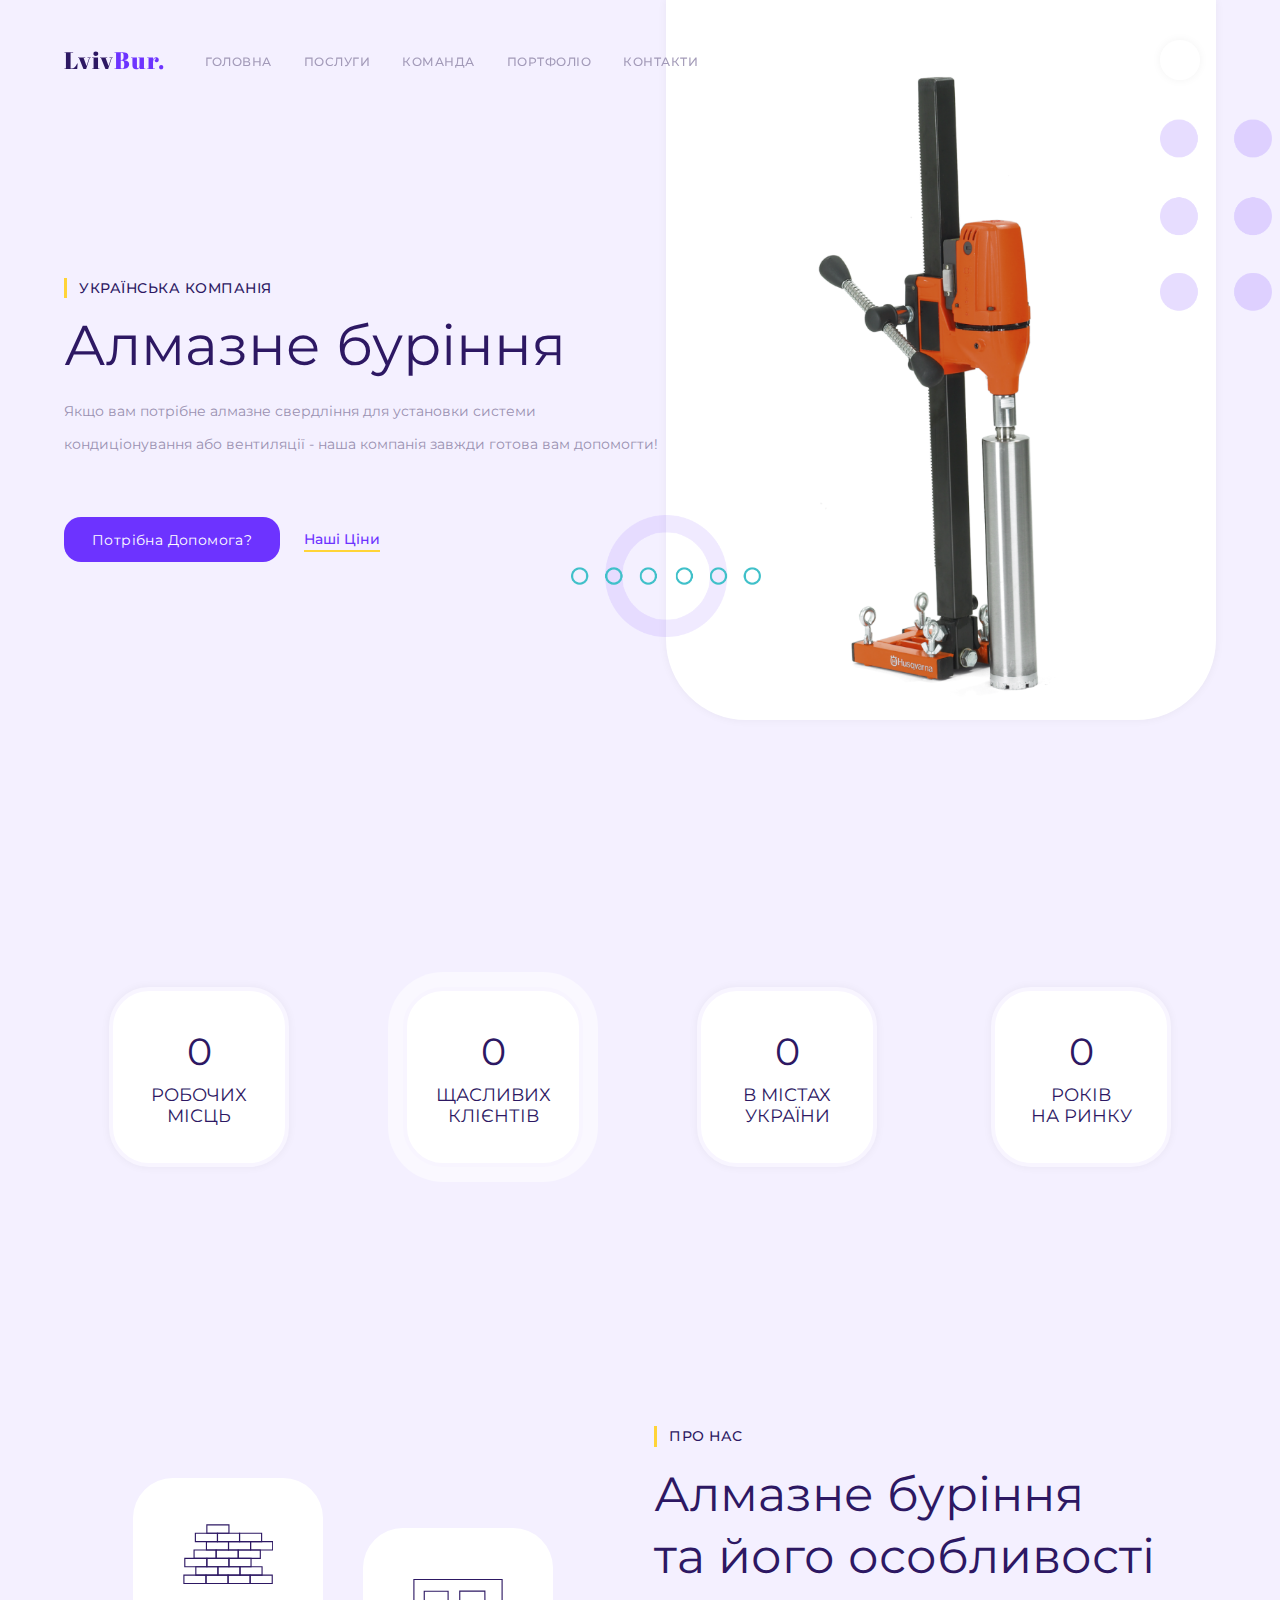
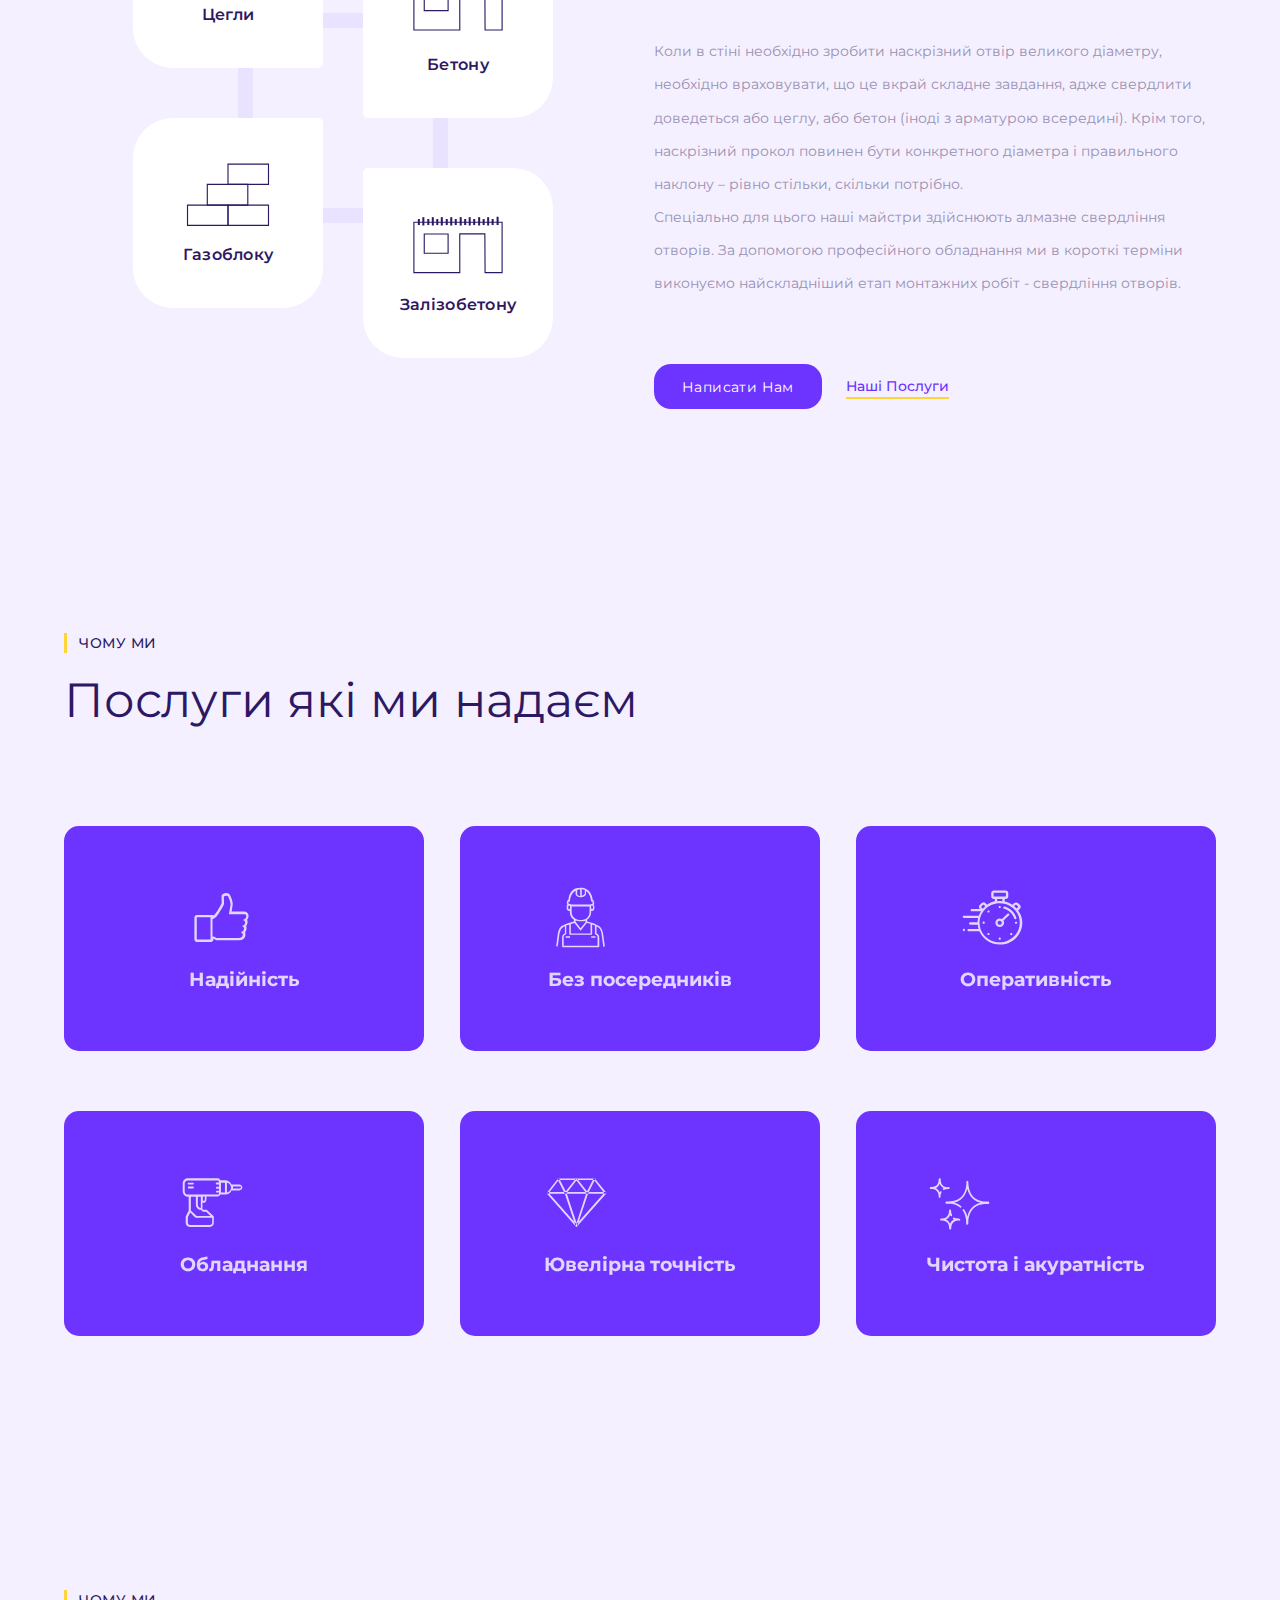
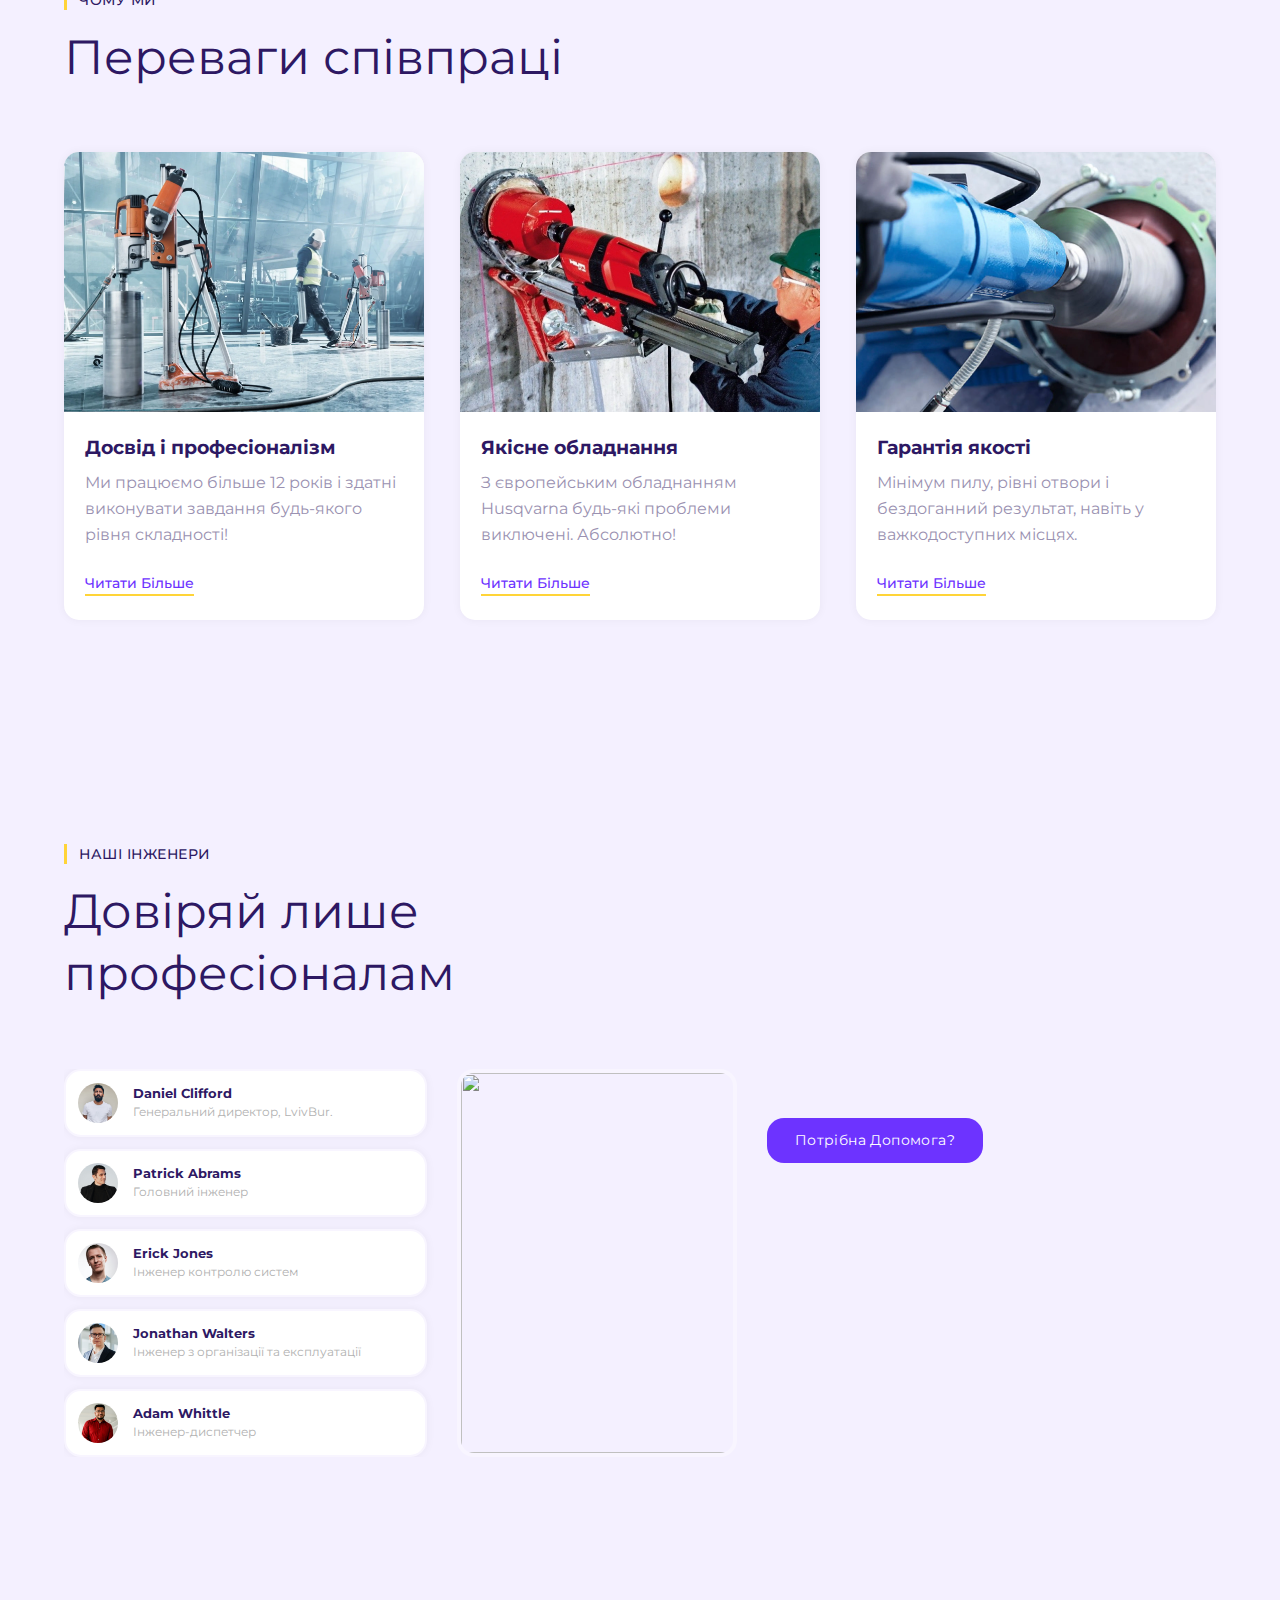
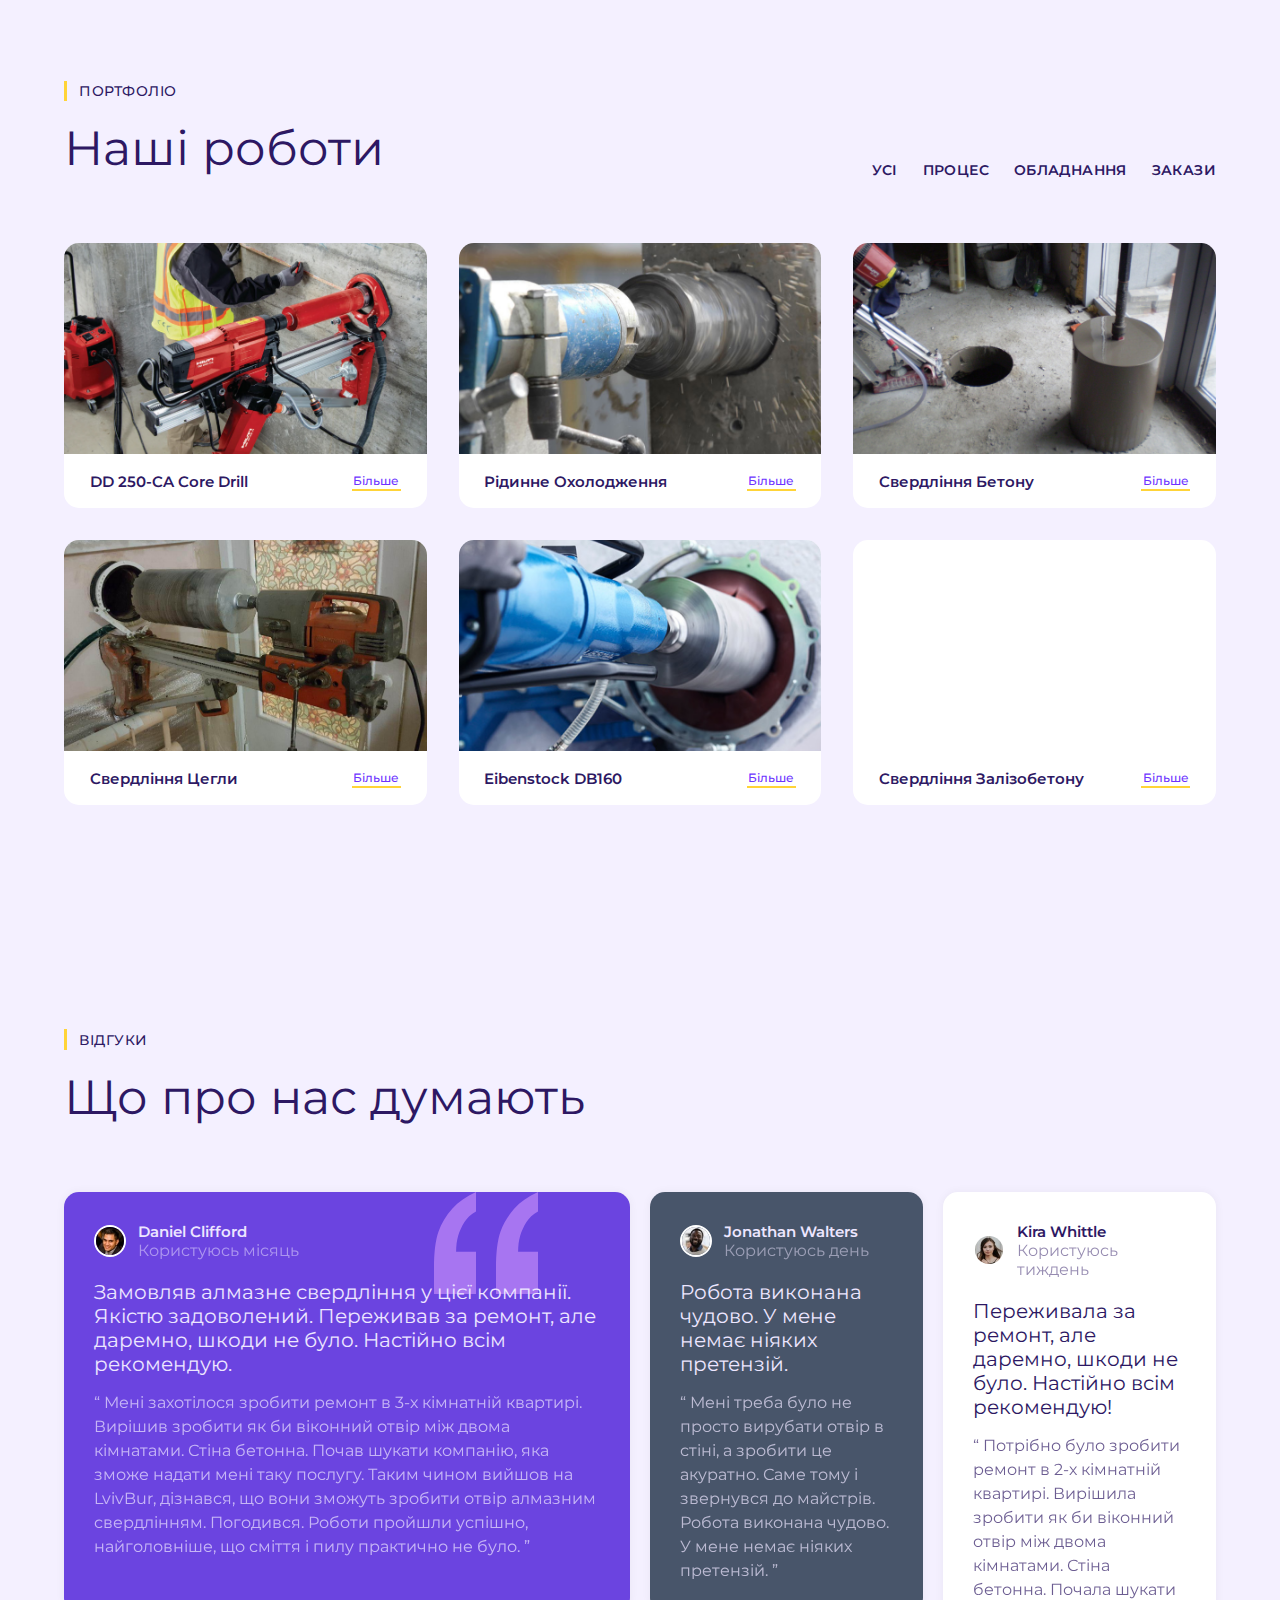
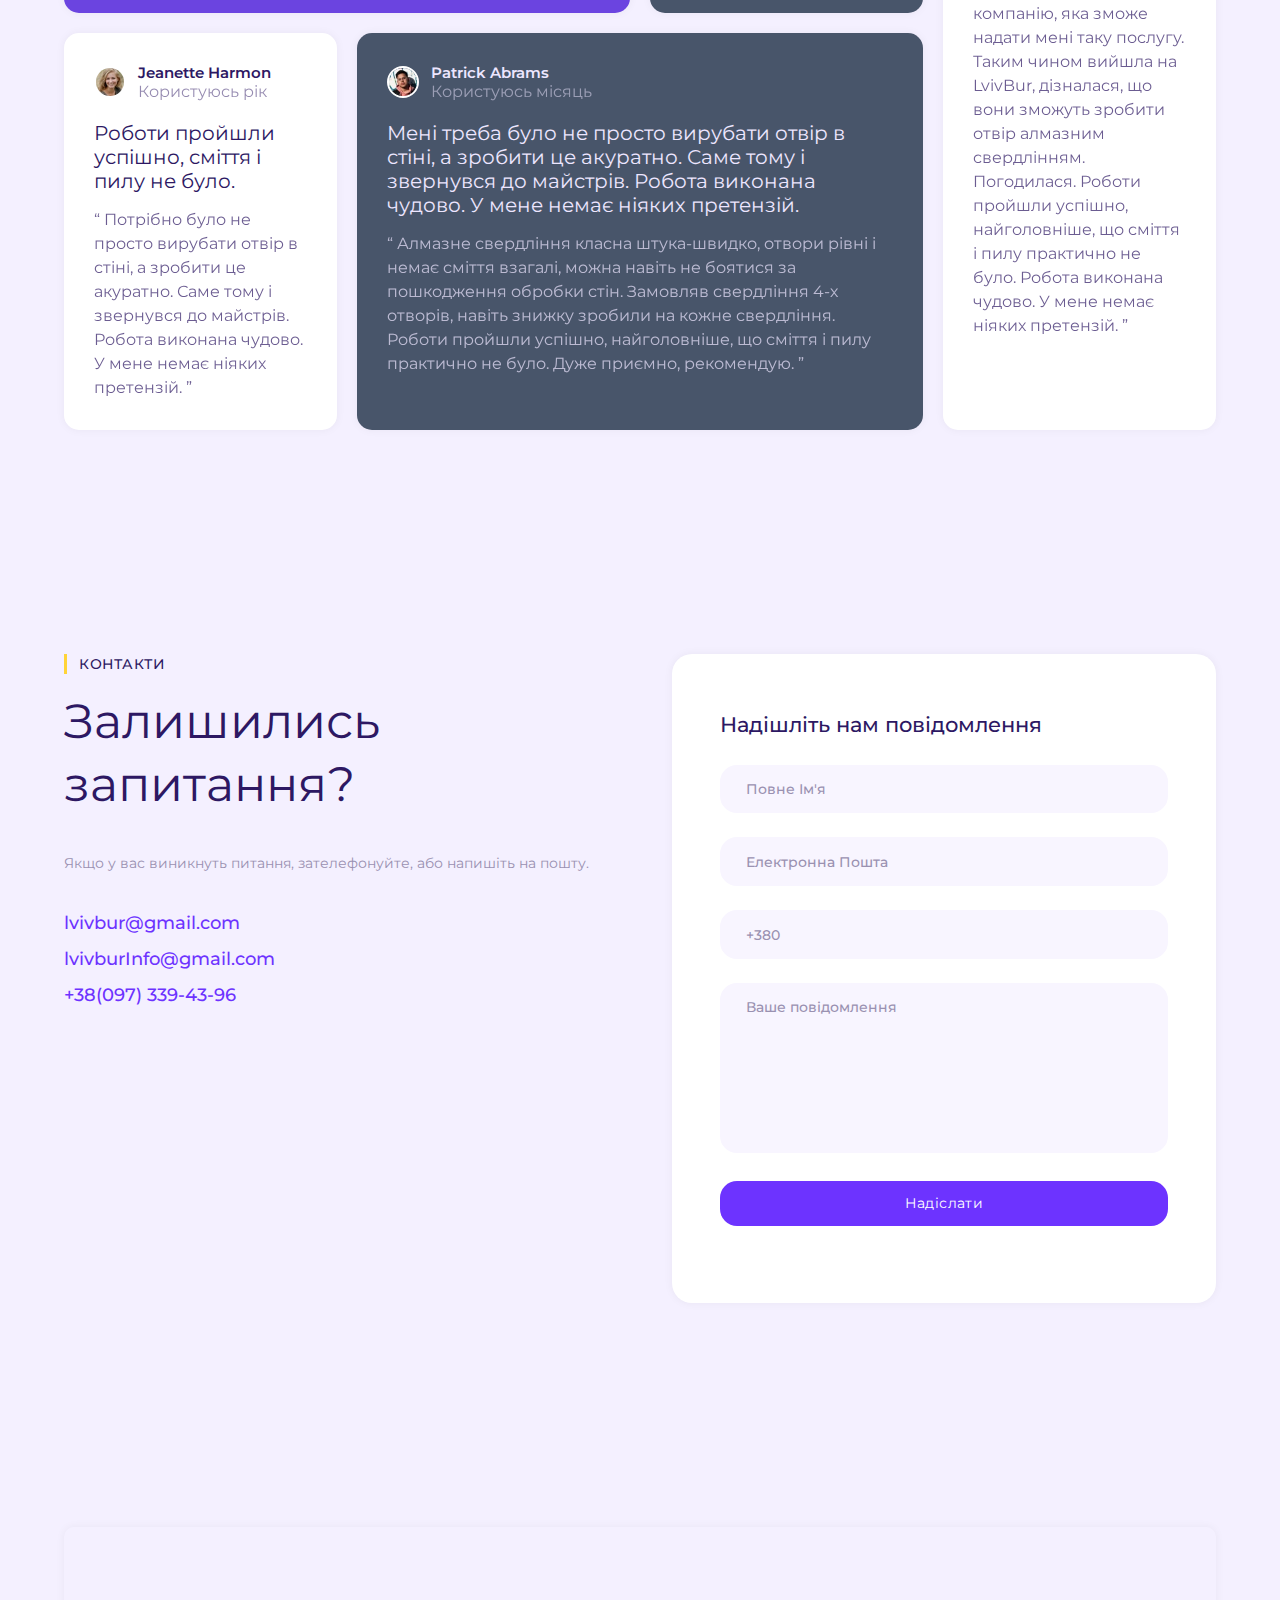
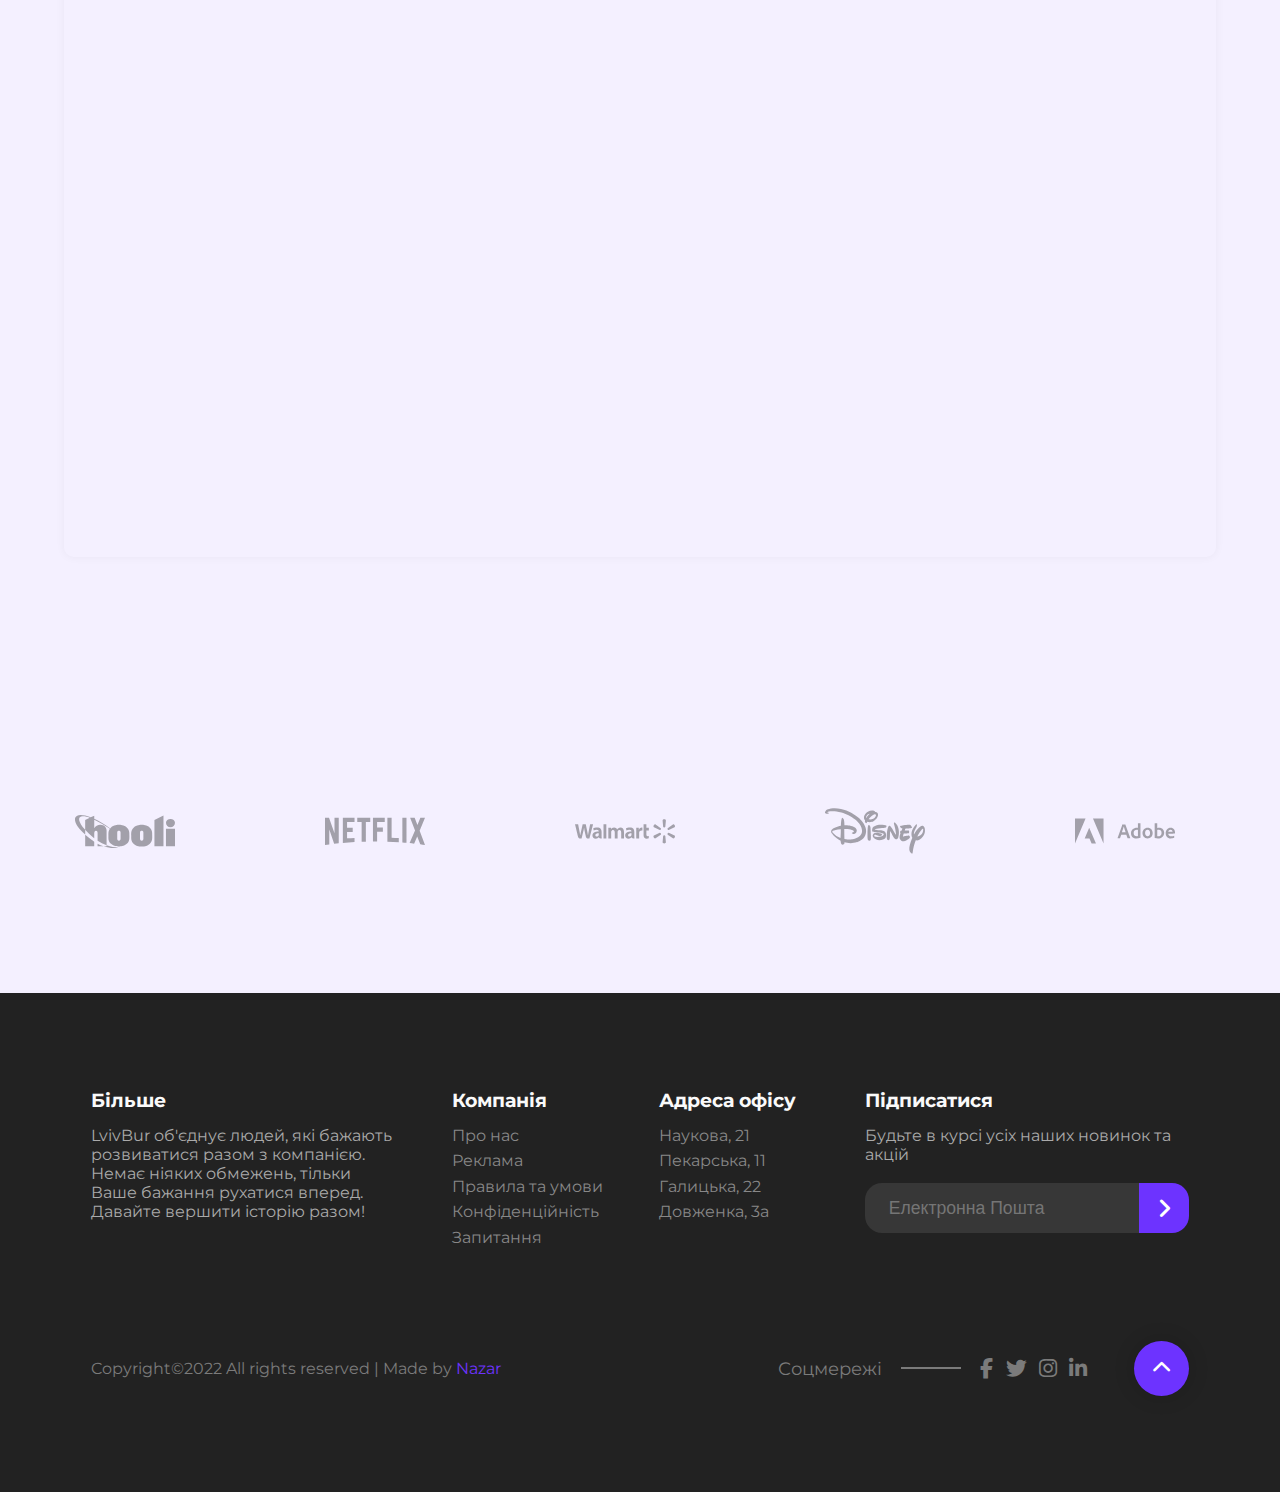
==== commit 66f715cc: "Test#9" ====
--- a/index.html
+++ b/index.html
@@ -310,7 +310,7 @@
           <div class="blog-wrap">
             <div class="blog-card">
               <div class="blog-image">
-                <img class="img" src="./images/blog/opyt-i-professionalizm.jpg" alt="" />
+                <img class="img" src="./images/blog/opyt-i-professionalizm.webp" alt="" />
               </div>
 
               <div class="blog-content">
@@ -330,7 +330,7 @@
           <div class="blog-wrap">
             <div class="blog-card">
               <div class="blog-image">
-                <img src="./images/blog/kachestvennoe-oborudovanie.jpg" alt="" />
+                <img src="./images/blog/kachestvennoe-oborudovanie.webp" alt="" />
               </div>
 
               <div class="blog-content">
@@ -350,7 +350,7 @@
           <div class="blog-wrap">
             <div class="blog-card">
               <div class="blog-image">
-                <img src="./images/blog/garantiya-kachestva.jpg" alt="" />
+                <img src="./images/blog/garantiya-kachestva.webp" alt="" />
               </div>
 
               <div class="blog-content">
--- a/style.css
+++ b/style.css
@@ -1,5 +1,6 @@
 /* @import url("https://fonts.googleapis.com/css2?family=Abril+Fatface&family=Poppins:wght@300;400;500;600;700;800&display=swap"); */
 @import url('https://fonts.googleapis.com/css2?family=Montserrat:wght@300;400;500;600;700;800;900&display=swap');
+@import url('https://fonts.googleapis.com/css2?family=Abril+Fatface&display=swap');
 /* --------------- Website Theme --------------- */
 
 :root {
@@ -34,6 +35,10 @@
 
 body.dark .st1{
    fill: hsl(var(--hue-1), 18%, 29%);
+}
+
+body.dark .about-card:hover .st2{
+   fill: var(--main-color-1);
 }
 
 body.dark .shape.square{
@@ -444,7 +449,7 @@
    min-height: calc(100% + 120px);
    background-color: var(--bg-color-2);
    box-shadow: 0 0 10px 0 rgba(0, 0, 0, 0.05);
-   /* background-image: linear-gradient(124deg, var(--bg-color-3) 53%, var(--bg-color-3) 53%); */
+   /* background-image: linear-gradient(124deg, var(--main-color-1) 63%, var(--main-color-2) 53%); */
    /* background-image: url(./assets/bur2.png); */
    margin-top: -120px;
    border-radius: 0 0 80px 80px;
@@ -452,11 +457,11 @@
 
 .showcase-image .person{
    position: absolute;
-   width: 90%;
+   width: 89%;
    bottom: 0;
    left: 50%;
    transform: translateX(-50%);
-   margin-bottom: 15px;
+   margin-bottom: 20px;
 }
 
 .showcase-area .circle{
@@ -626,7 +631,7 @@
 }
 
 .about-card:hover .st2{
-   fill: var(--main-color-1);
+   fill: var(--bg-color-1);
 }
 
 .about-grid::before{
@@ -1195,7 +1200,7 @@
    background-color: hsl(217, 19%, 35%);
    box-shadow: 0 0 10px 0 rgba(0, 0, 0, 0.05);
    border-radius: 15px;
-   padding: 30px 40px;
+   padding: 30px 30px;
 }
 .card__head{
    display: flex;
@@ -2072,6 +2077,7 @@
    .icon{
       width: 70px;
    }
+
    .about-card h3{
       font-size: .8rem;
       margin-top: .5rem;
@@ -2203,6 +2209,11 @@
 /* ---------------------  500px Screens  --------------------- */
 
 @media (max-width: 500px){
+
+   body{
+      overflow-x: hidden;
+   }
+
    .container{
       padding: 0 1rem;
    }
@@ -2272,7 +2283,7 @@
    }
 
    .contact-form .input-group {
-      margin-bottom: 1.0rem;
+      margin-bottom: 1.3rem;
    }
 
    /* .contact .form-input {
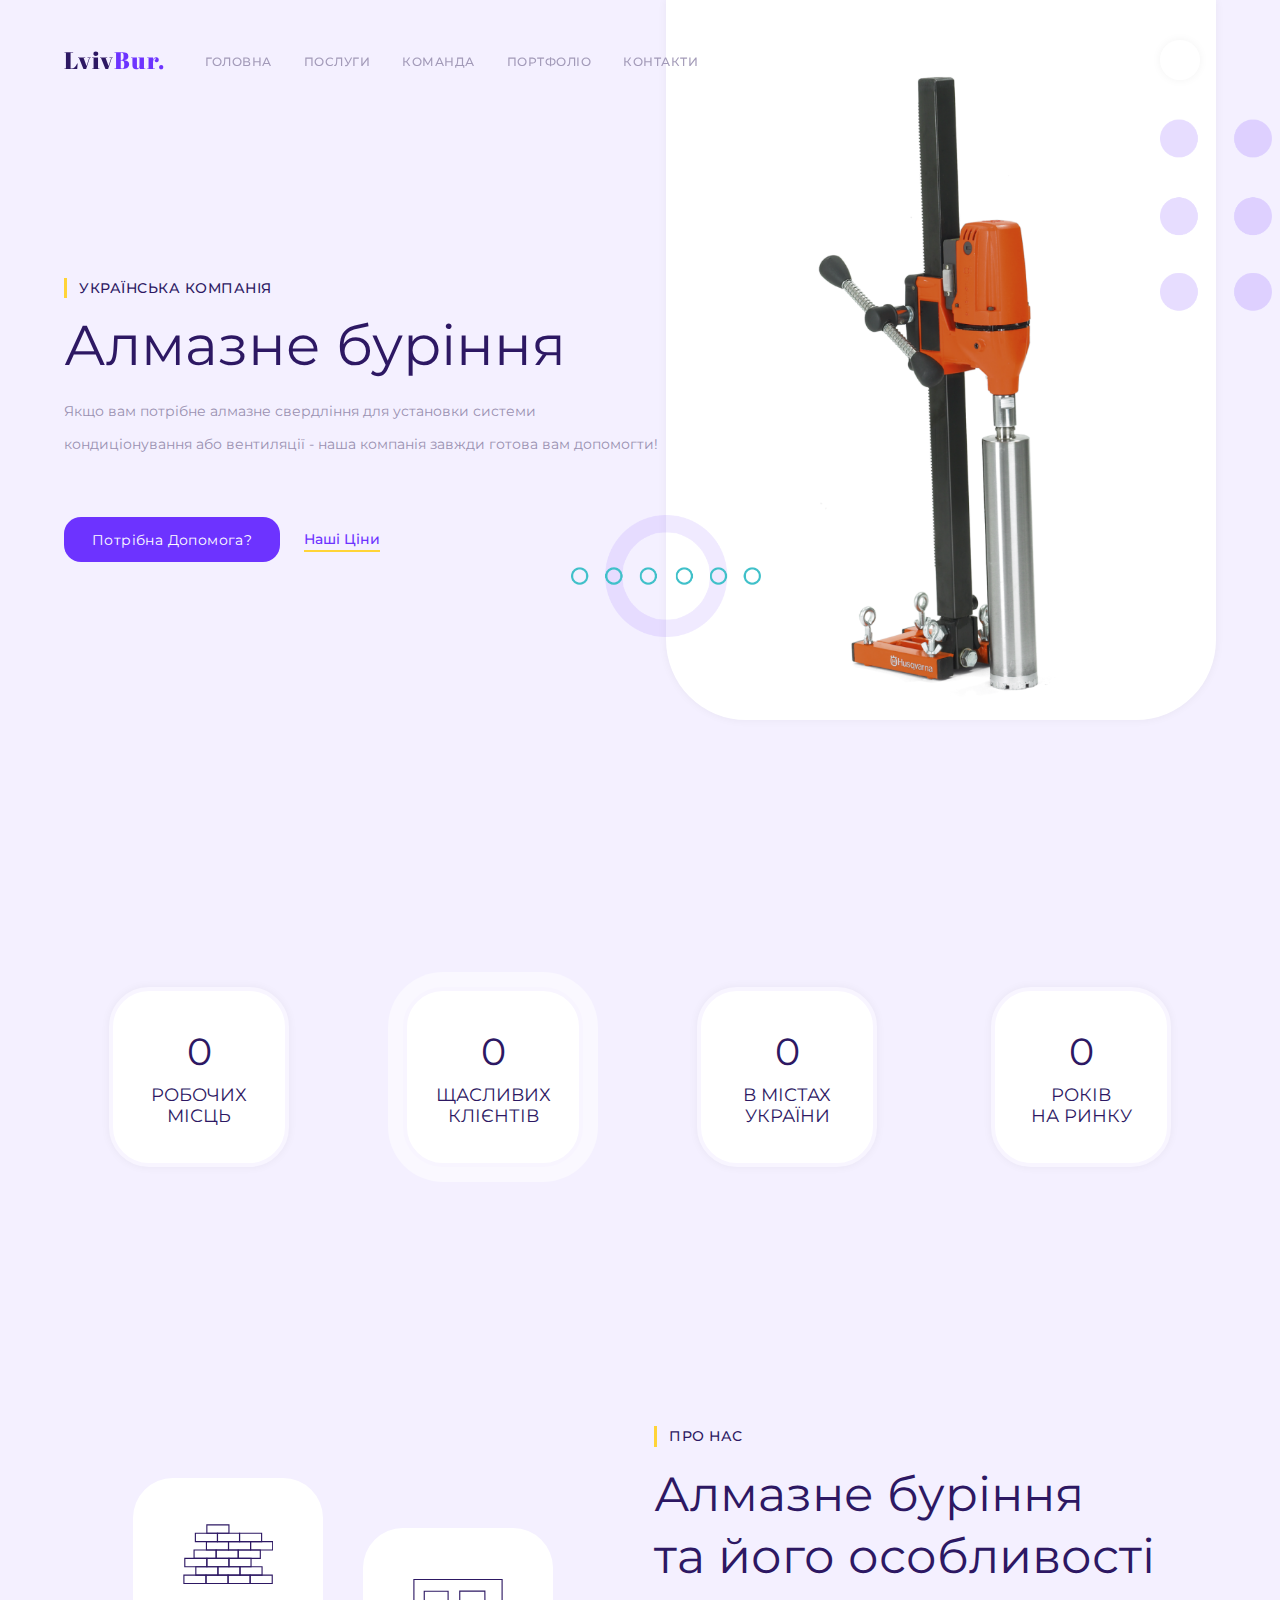
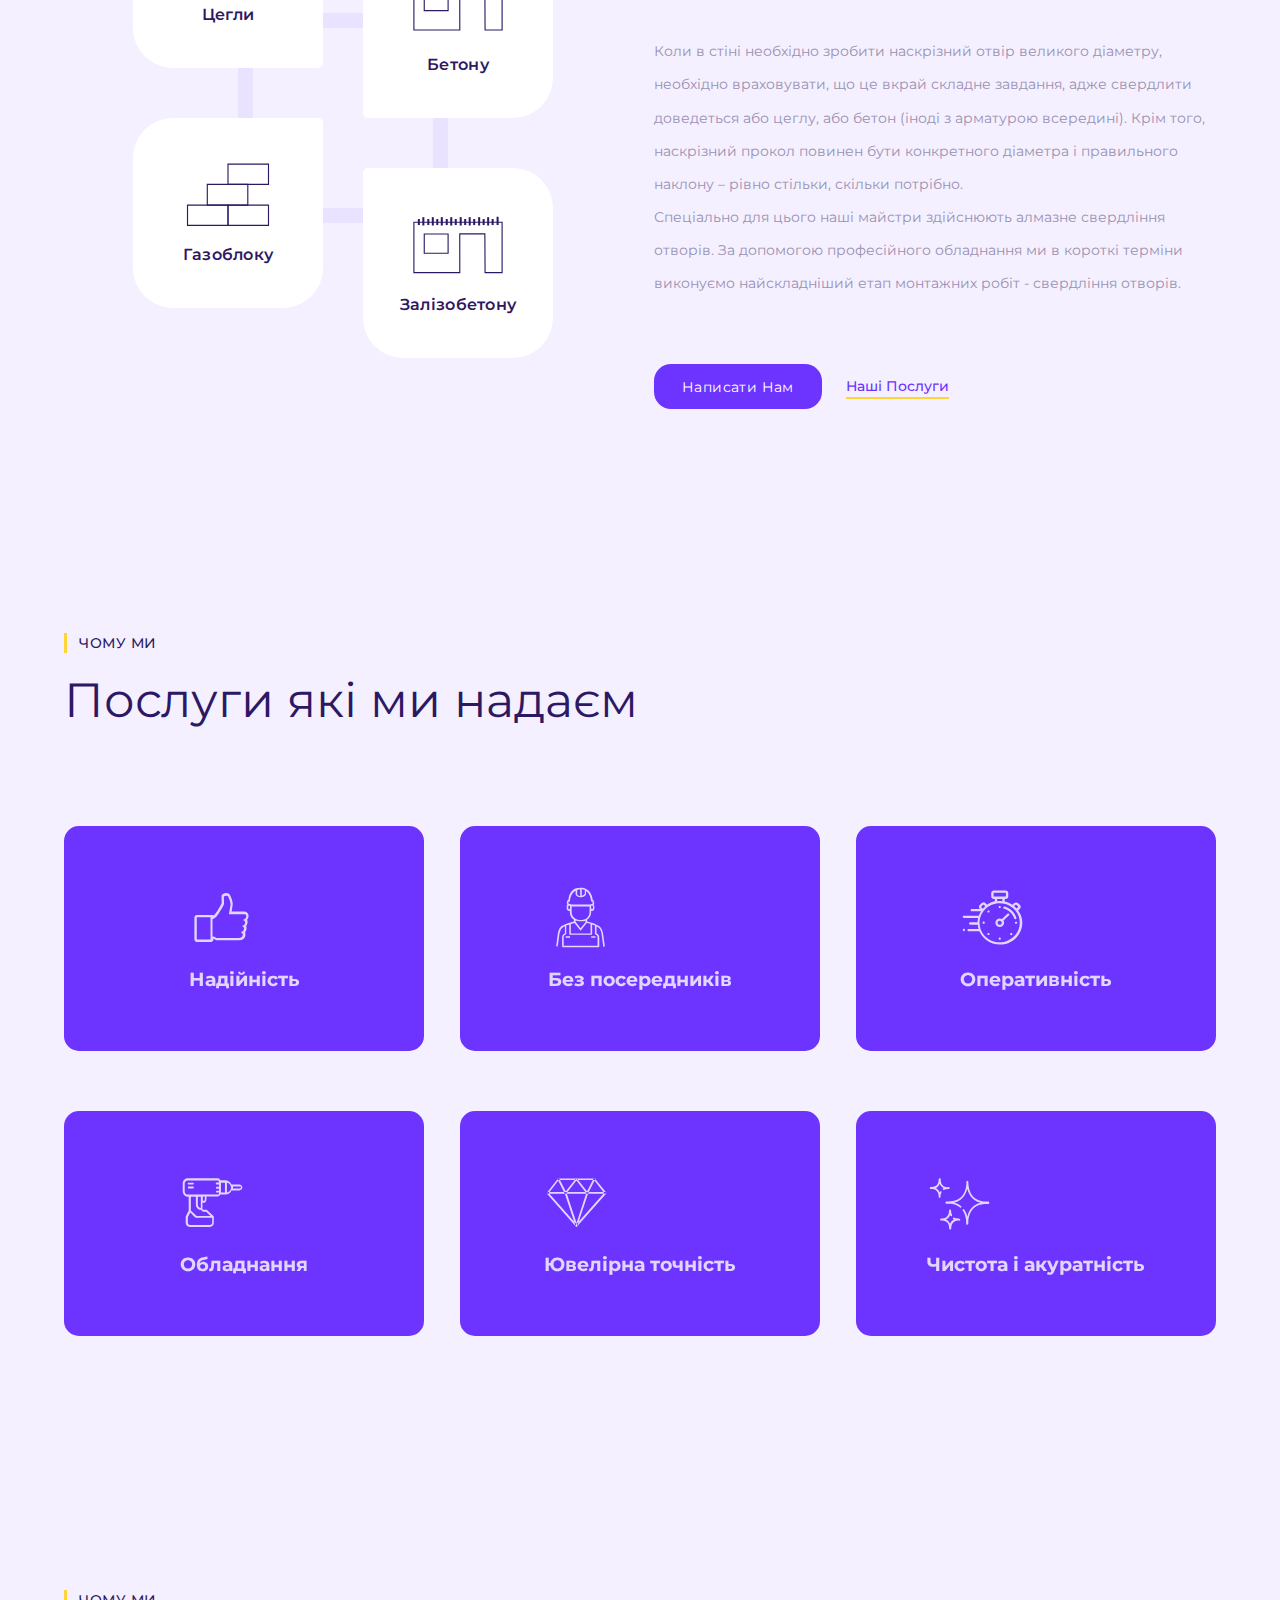
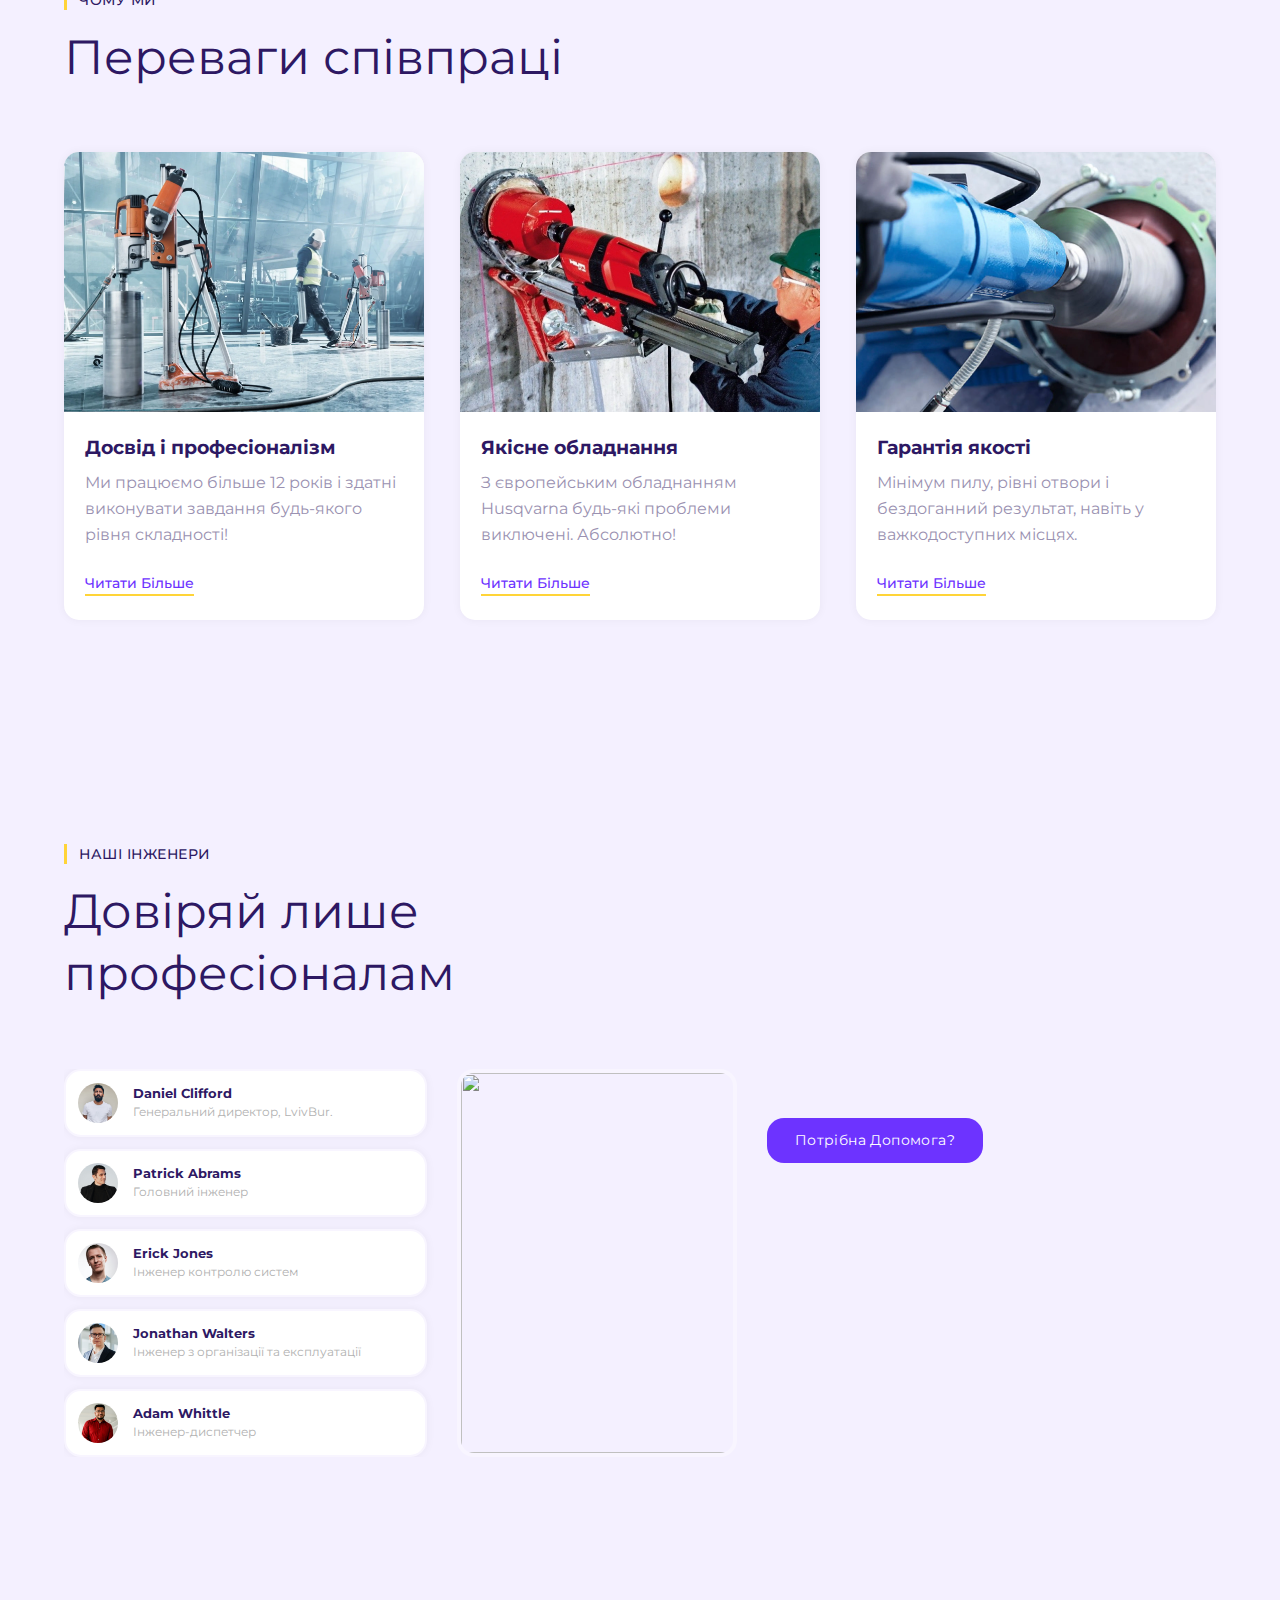
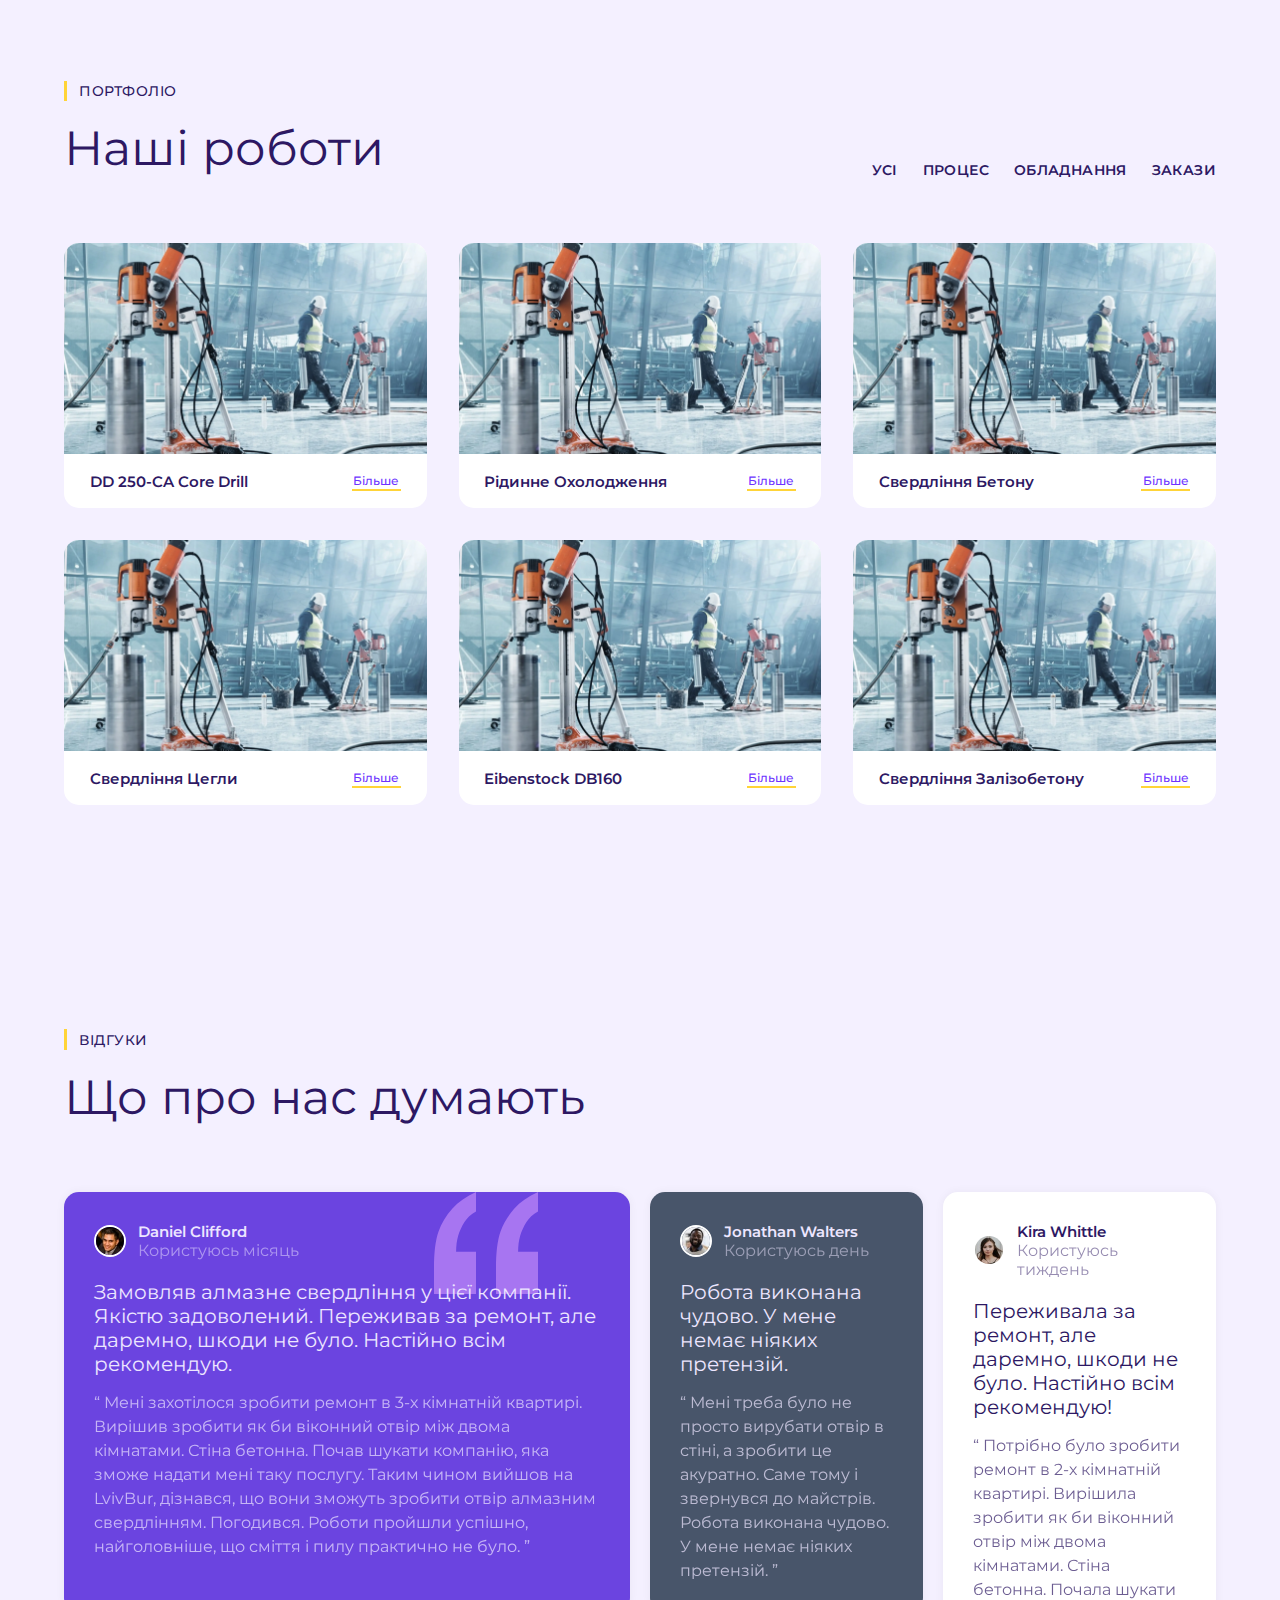
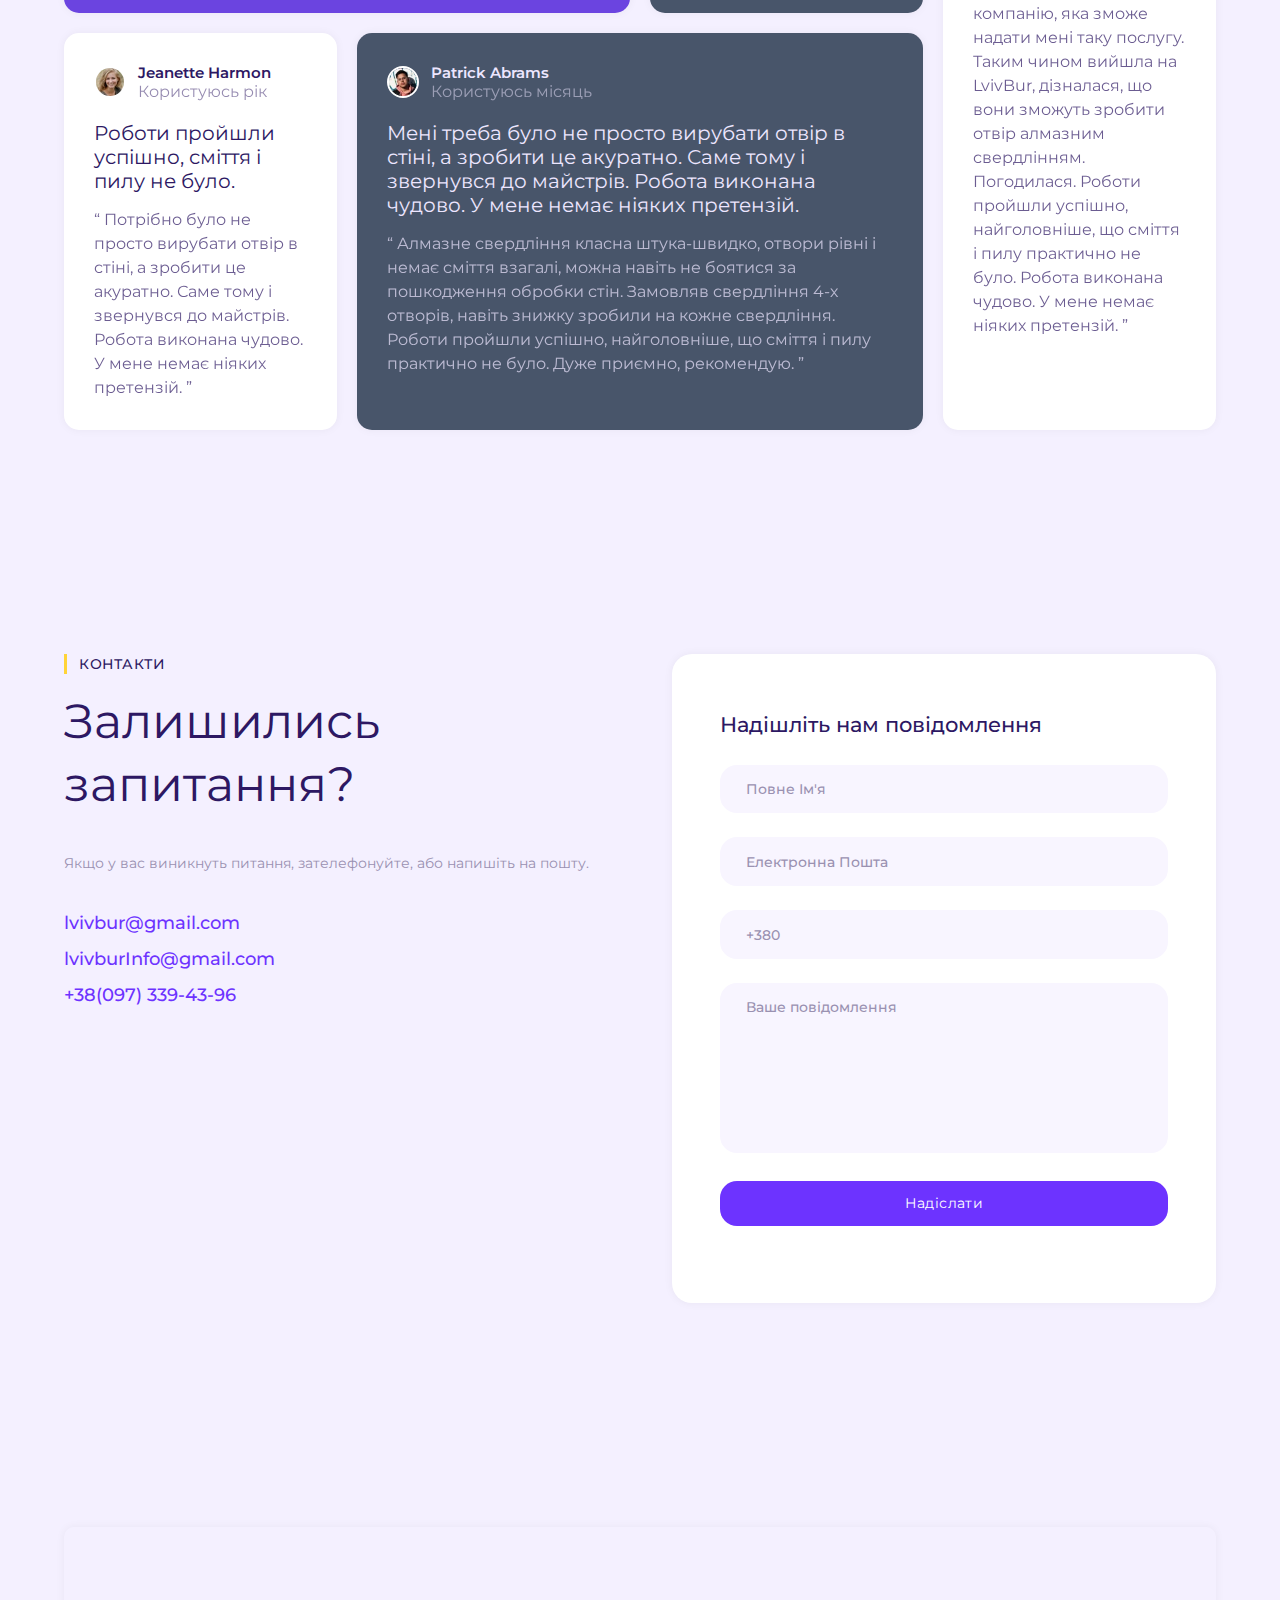
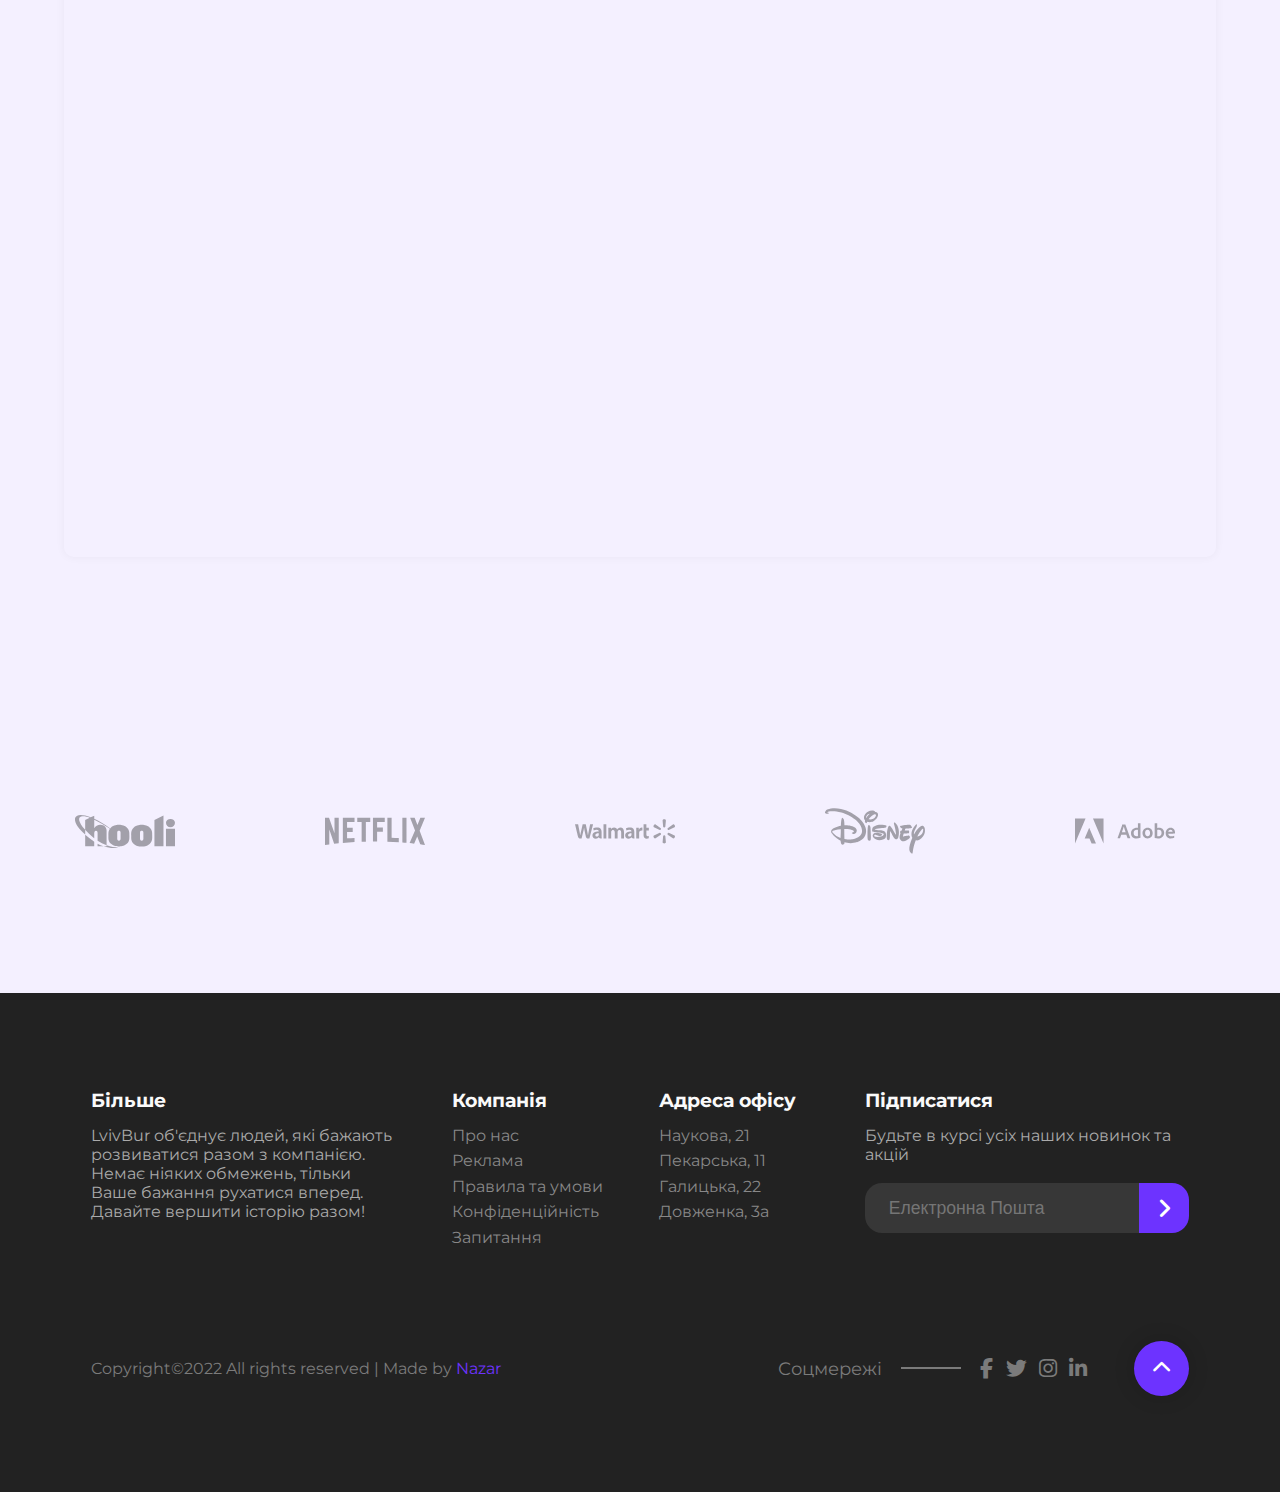
==== commit 6136d78c: "Test#10" ====
--- a/index.html
+++ b/index.html
@@ -465,12 +465,12 @@
             <i class="uil uil-angle-left-b"></i>
           </div>
           <div class="images">
-            <img class="showImage" src="./images/portfolio/Core-drill.jpg">
-            <img src="./images/portfolio/proces.jpg">
-            <img src="./images/portfolio/robota.jpg">
-            <img src="./images/portfolio/robota1.jpg">
-            <img src="./images/portfolio/Eibenstock.jpg">
-            <img src="./images/portfolio/robota2.jpg">
+            <img class="showImage" src="./images/blog/opyt-i-professionalizm.webp">
+            <img src="./images/blog/opyt-i-professionalizm.webp">
+            <img src="./images/blog/opyt-i-professionalizm.webp">
+            <img src="./images/blog/opyt-i-professionalizm.webp">
+            <img src="./images/blog/opyt-i-professionalizm.webp">
+            <img src="./images/blog/opyt-i-professionalizm.webp">
           </div>
           <div class="next-btn navigation">
             <i class="uil uil-angle-right-b"></i>
@@ -495,7 +495,7 @@
 
           <div class="mix prt-card inter">
             <div class="prt-image">
-              <img src="./images/portfolio/Core-drill.jpg" alt="">
+              <img src="./images/blog/opyt-i-professionalizm.webp" alt="">
               <div class="prt-overlay">
                 <span class="prt-icon zoom-icon" style="--i: 0s">
                   <i class="uil uil-search-plus"></i>
@@ -513,7 +513,7 @@
 
           <div class="mix prt-card product">
             <div class="prt-image">
-              <img src="./images/portfolio/proces.jpg" alt="">
+              <img src="./images/blog/opyt-i-professionalizm.webp" alt="">
               <div class="prt-overlay">
                 <span class="prt-icon zoom-icon" style="--i: 0s">
                   <i class="uil uil-search-plus"></i>
@@ -531,7 +531,7 @@
 
           <div class="mix prt-card web">
             <div class="prt-image">
-              <img src="./images/portfolio/robota.jpg" alt="">
+              <img src="./images/blog/opyt-i-professionalizm.webp" alt="">
               <div class="prt-overlay">
                 <span class="prt-icon zoom-icon" style="--i: 0s">
                   <i class="uil uil-search-plus"></i>
@@ -549,7 +549,7 @@
 
           <div class="mix prt-card web">
             <div class="prt-image">
-              <img src="./images/portfolio/robota1.jpg" alt="">
+              <img src="./images/blog/opyt-i-professionalizm.webp" alt="">
               <div class="prt-overlay">
                 <span class="prt-icon zoom-icon" style="--i: 0s">
                   <i class="uil uil-search-plus"></i>
@@ -567,7 +567,7 @@
 
           <div class="mix prt-card inter">
             <div class="prt-image">
-              <img src="./images/portfolio/Eibenstock.jpg" alt="">
+              <img src="./images/blog/opyt-i-professionalizm.webp" alt="">
               <div class="prt-overlay">
                 <span class="prt-icon zoom-icon" style="--i: 0s">
                   <i class="uil uil-search-plus"></i>
@@ -585,7 +585,7 @@
 
           <div class="mix prt-card web">
             <div class="prt-image">
-              <img src="./images/portfolio/robota2.jpg" alt="">
+              <img src="./images/blog/opyt-i-professionalizm.webp" alt="">
               <div class="prt-overlay">
                 <span class="prt-icon zoom-icon" style="--i: 0s">
                   <i class="uil uil-search-plus"></i>
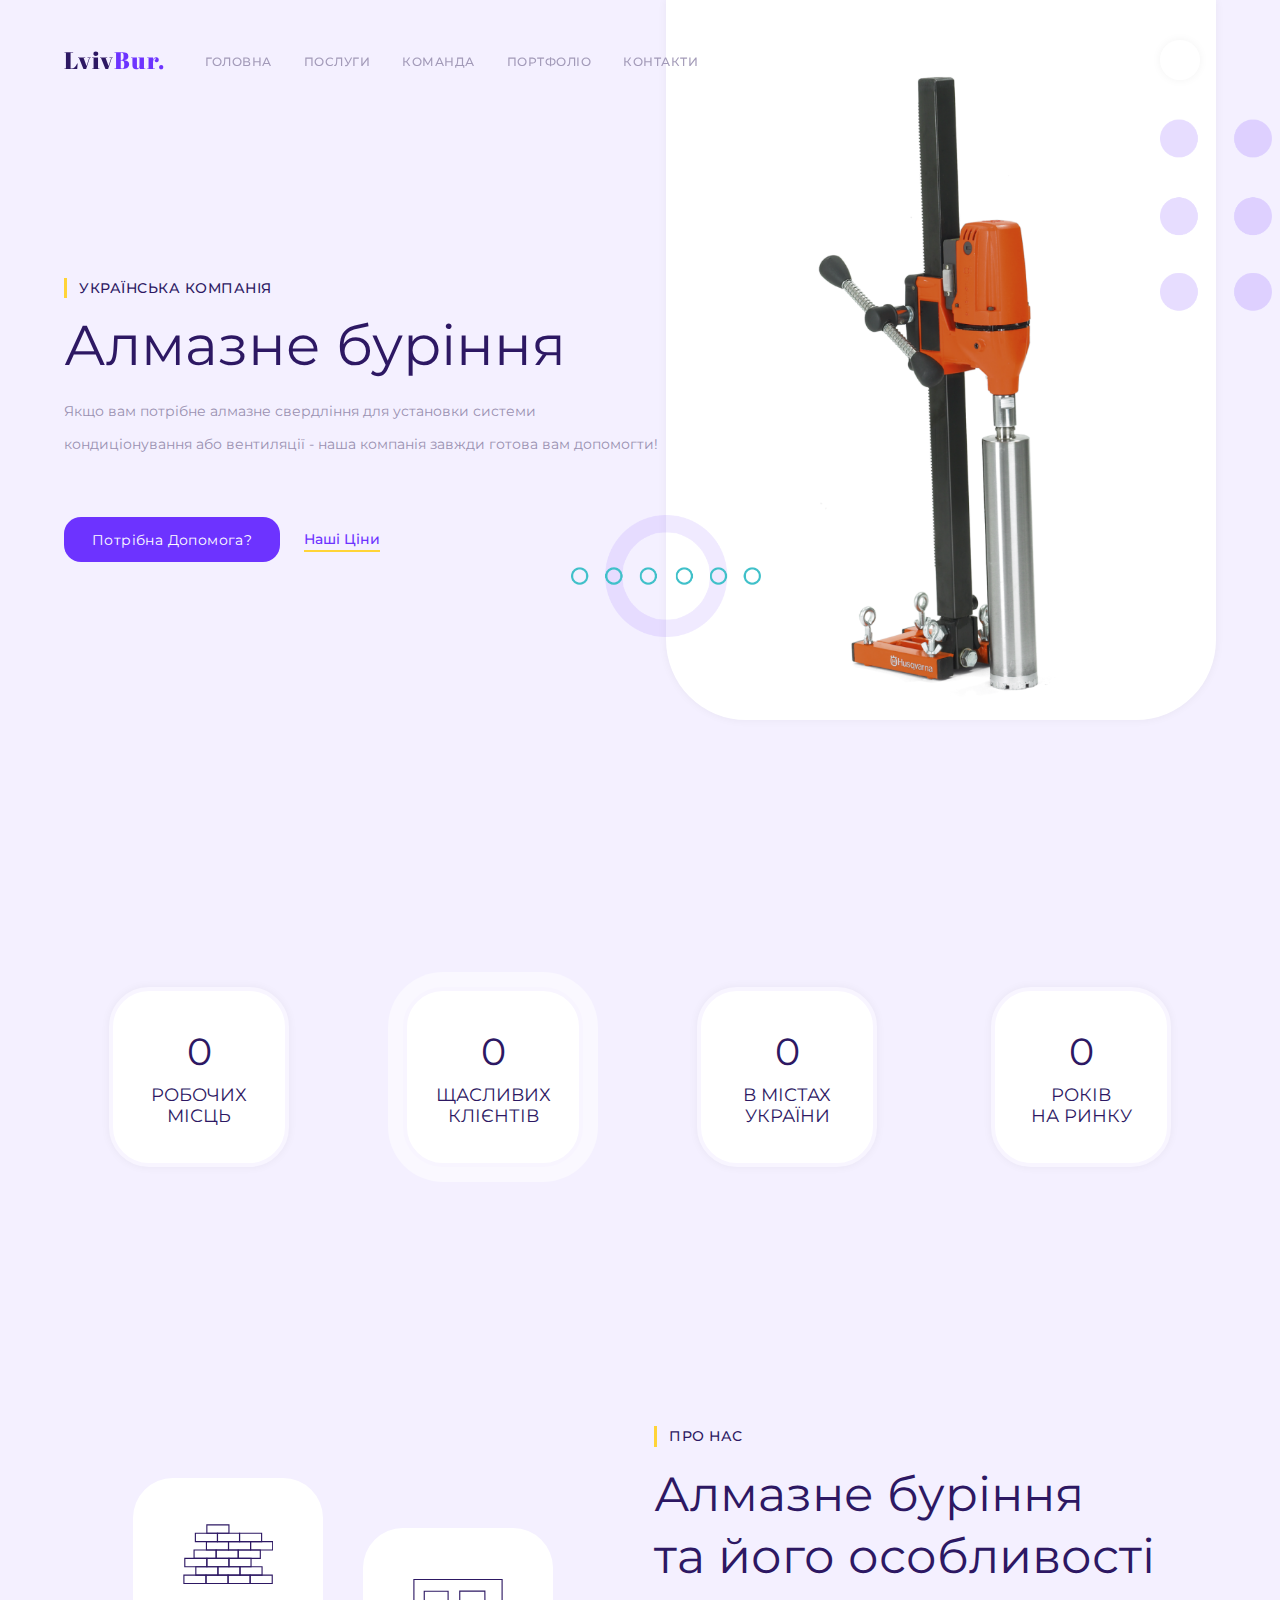
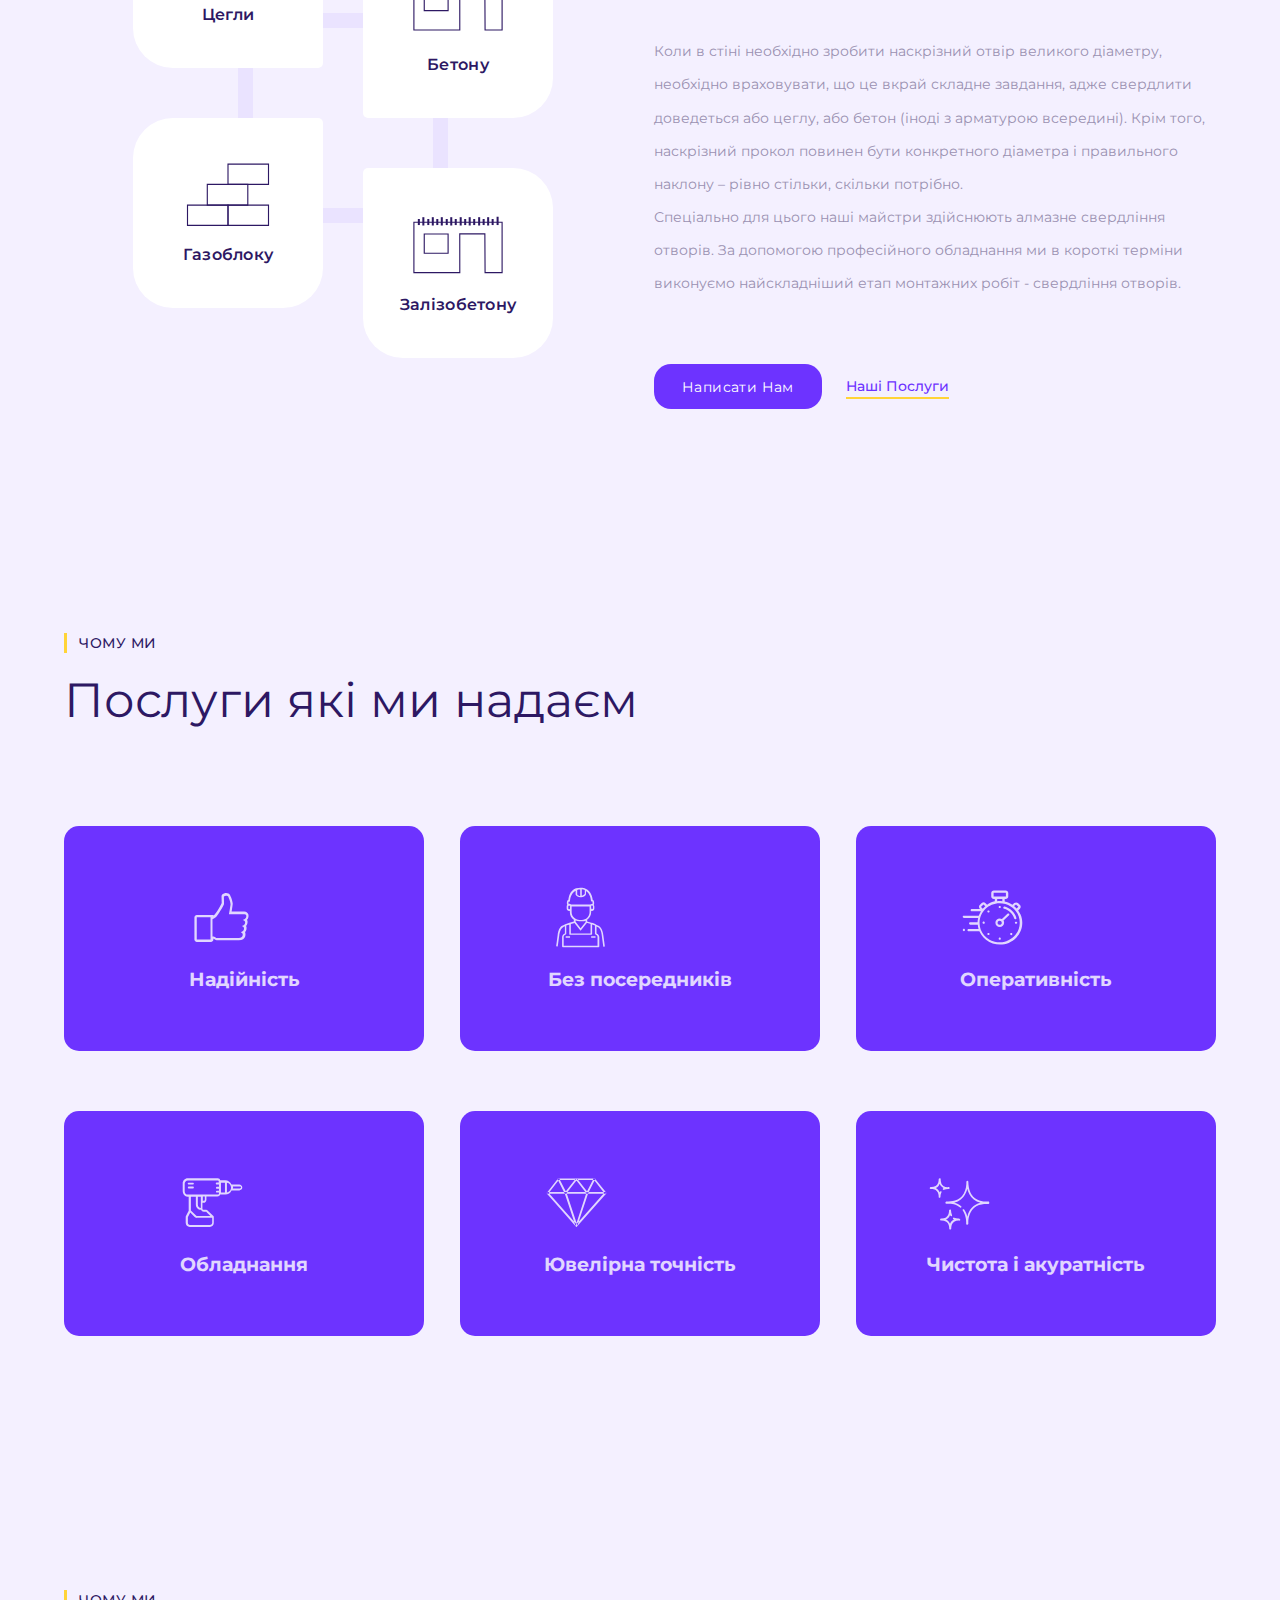
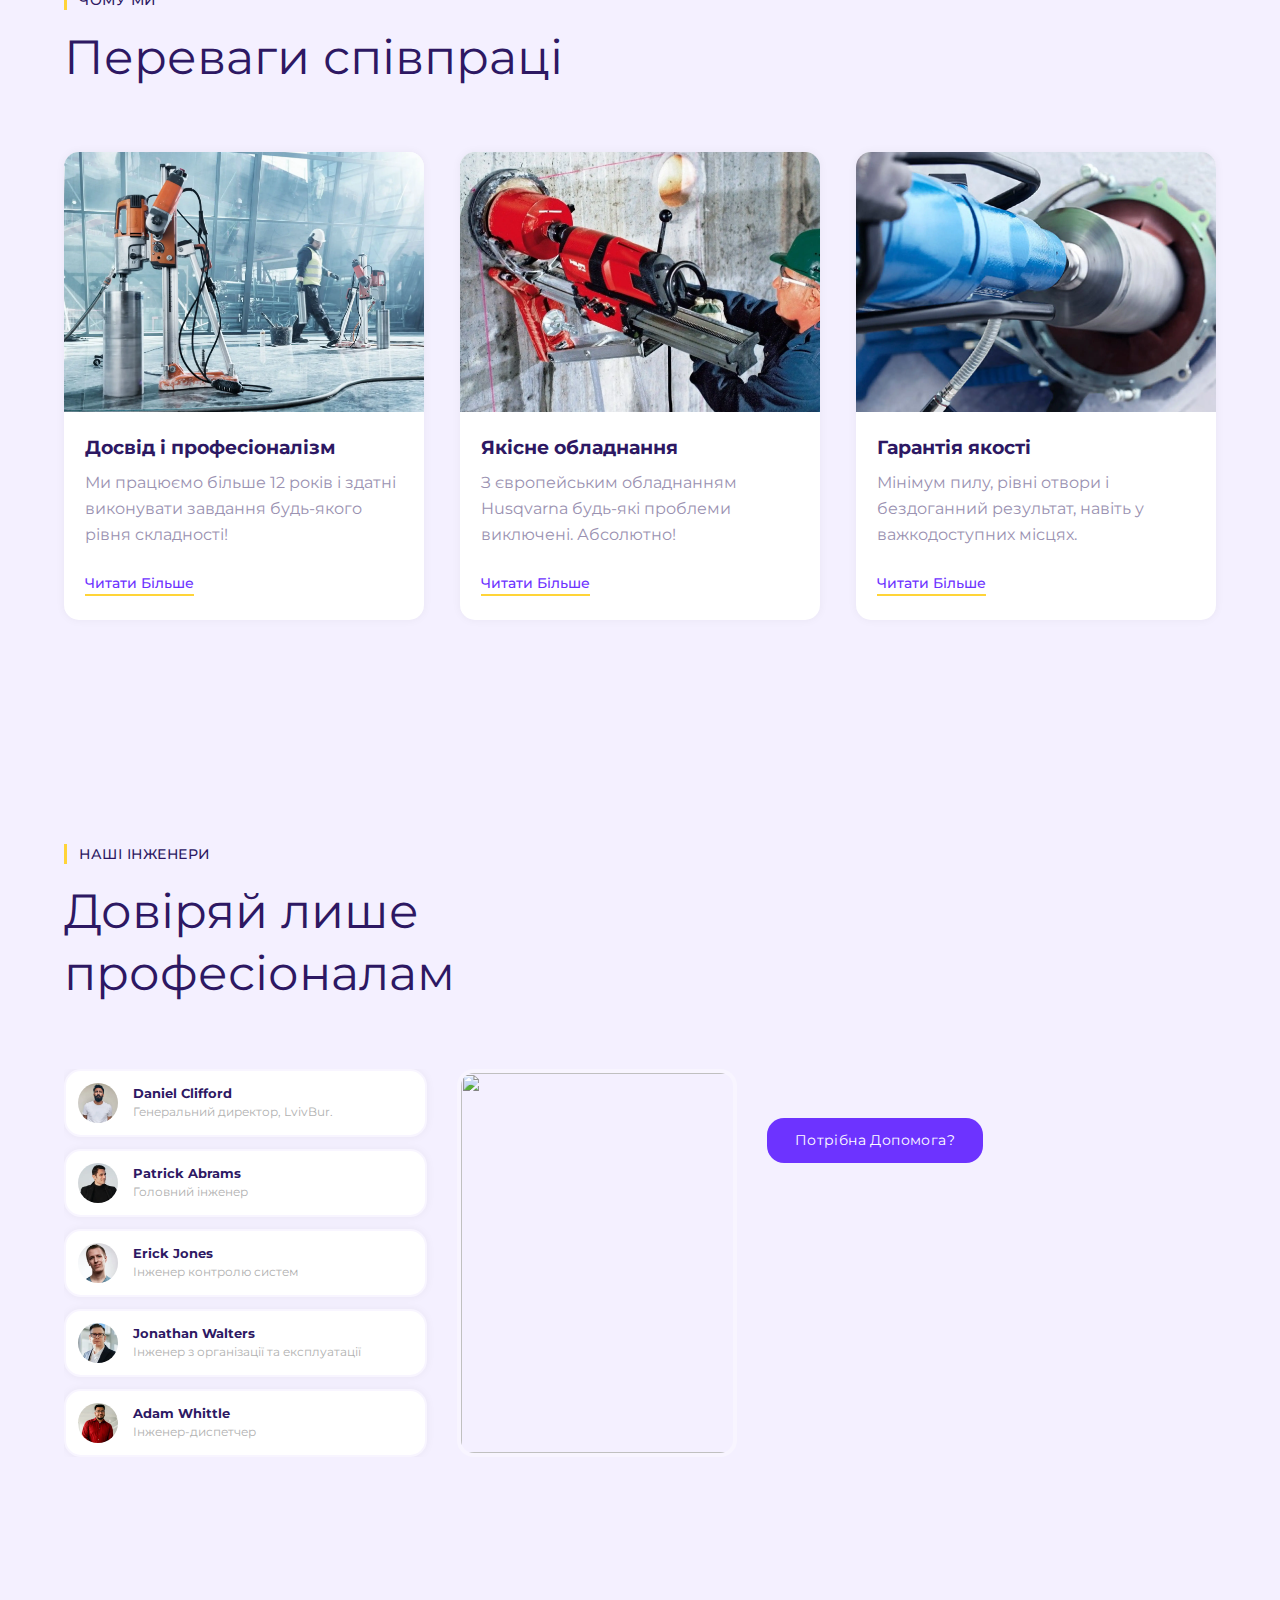
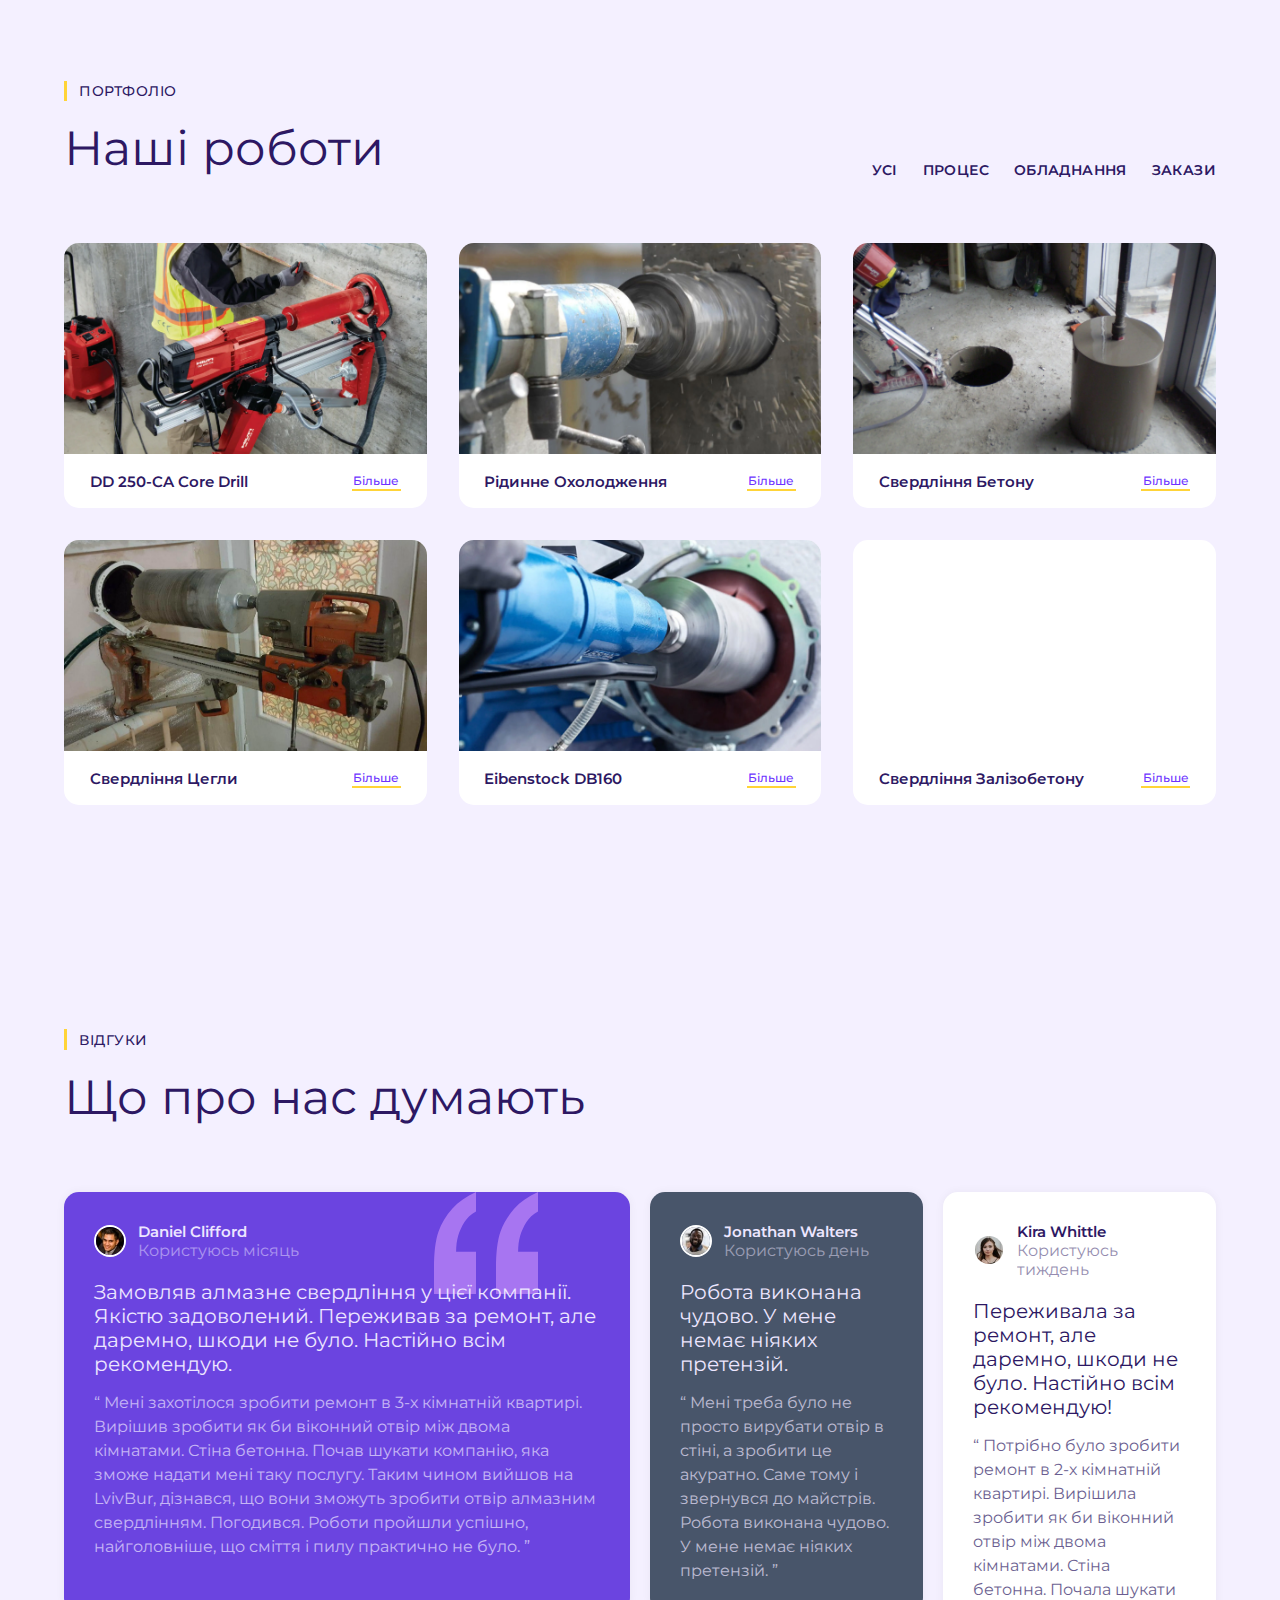
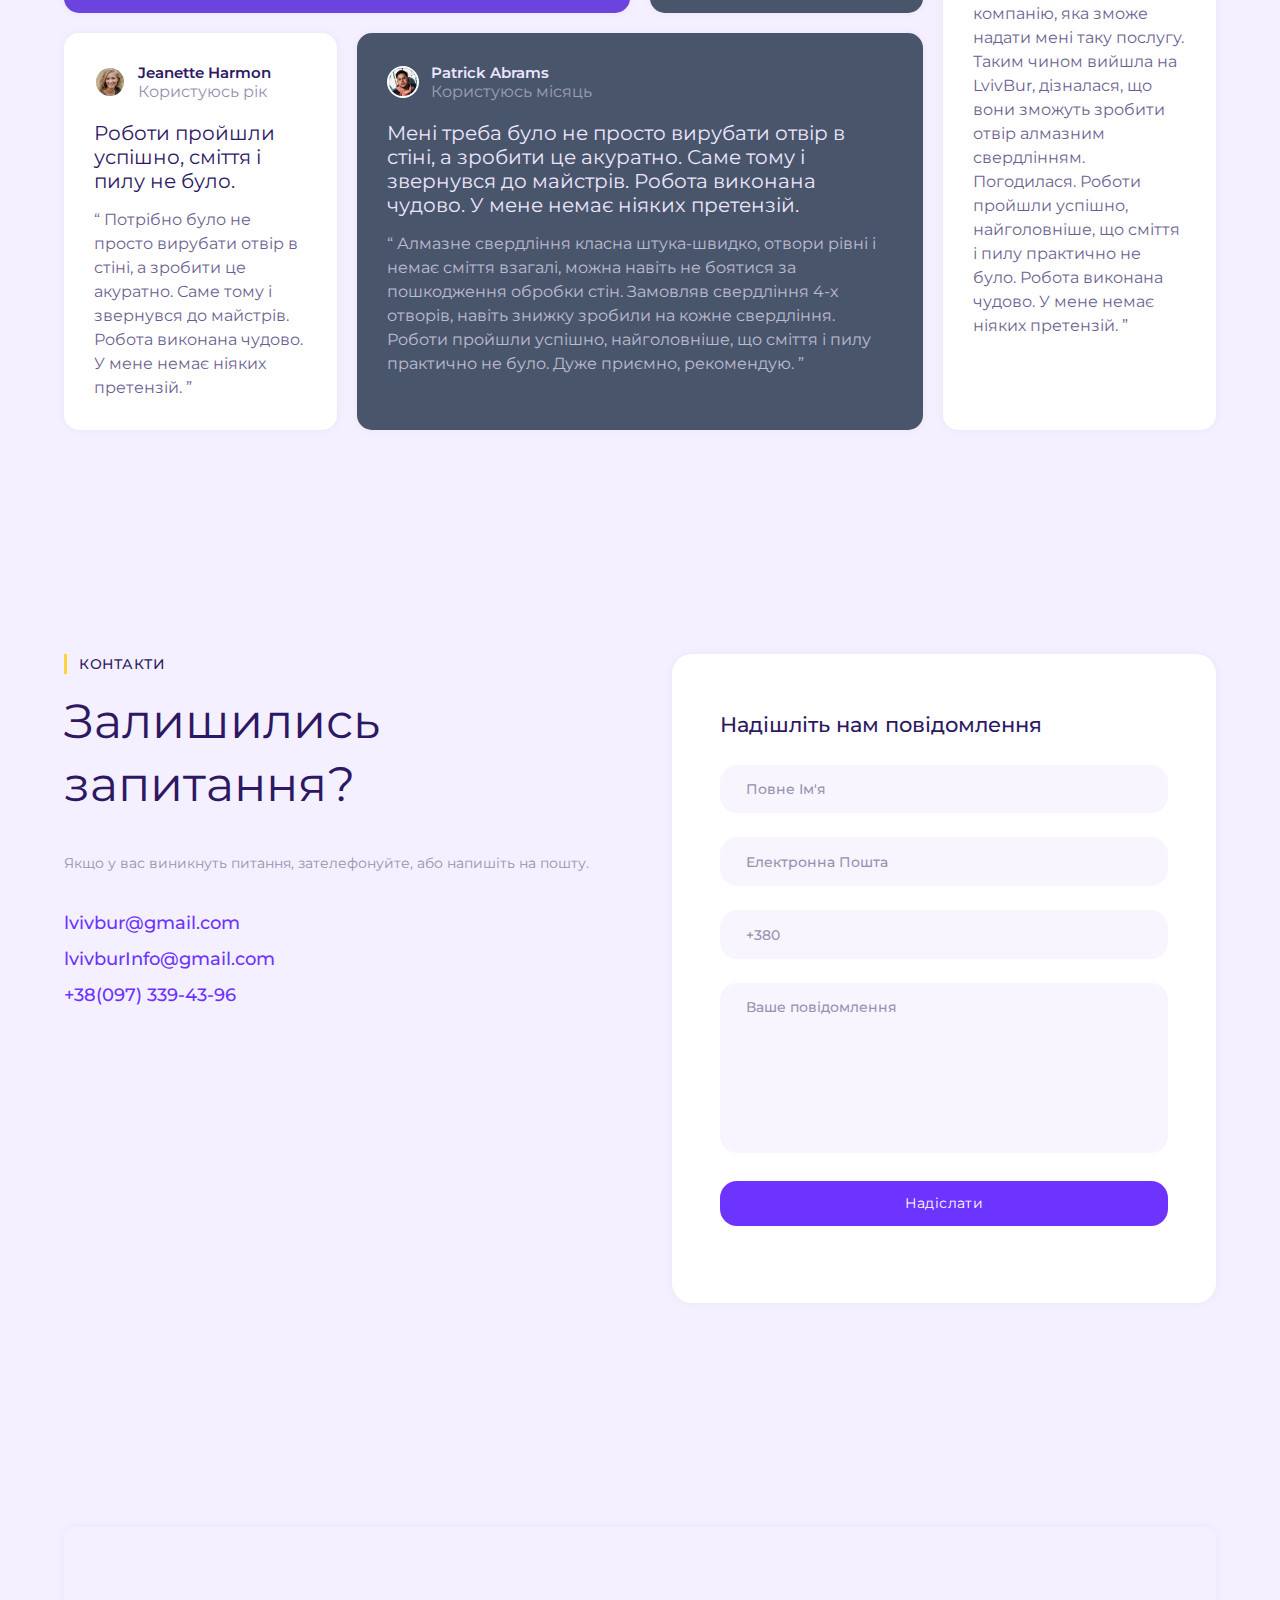
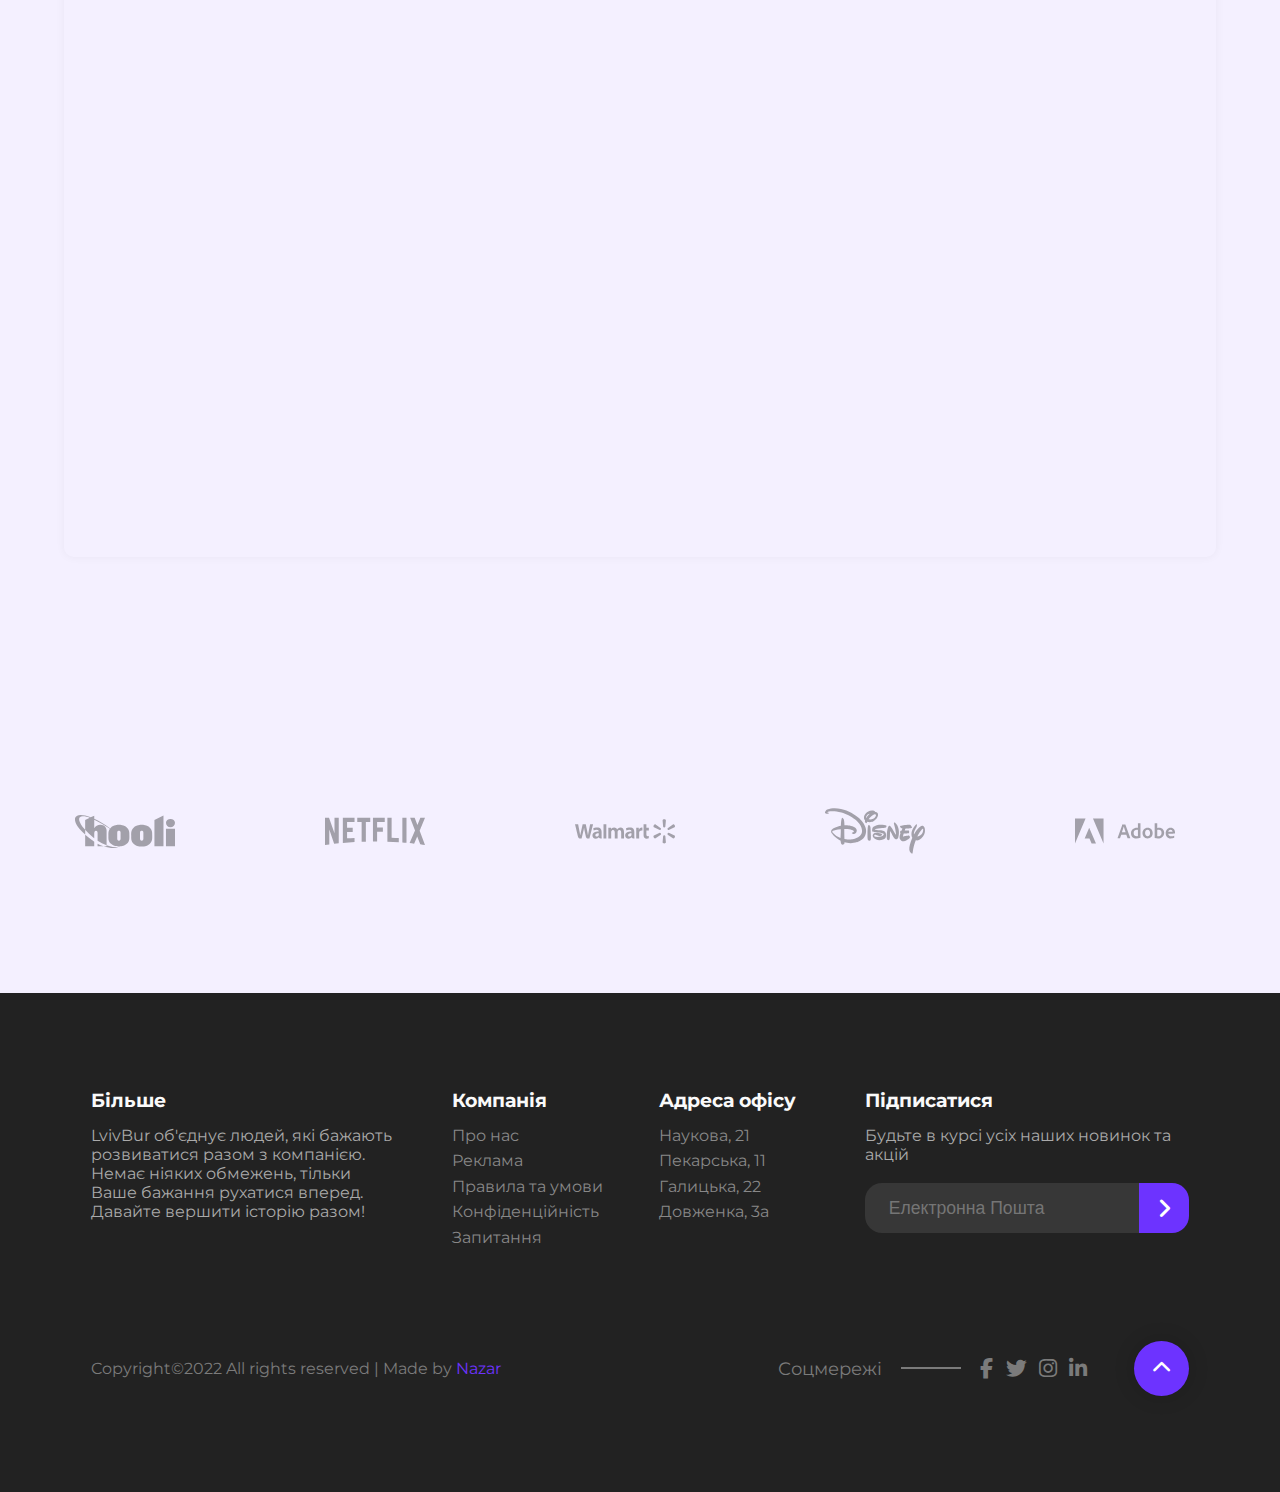
==== commit fabf70fc: "test#14" ====
--- a/index.html
+++ b/index.html
@@ -383,7 +383,7 @@
 
               <div class="client-item">
                 <div class="client-thumbnail">
-                  <img src="./images/employess/sahil-moosa.jpg" alt="">
+                  <img src="./images/employess/sahil-moosa.webp" alt="">
                 </div>
                 <div class="client-intro">
                   <h5 class="client-name">Daniel Clifford</h5>
@@ -394,7 +394,7 @@
 
               <div class="client-item">
                 <div class="client-thumbnail">
-                  <img src="./images/employess/amir-esrafili.jpg" alt="">
+                  <img src="./images/employess/amir-esrafili.webp" alt="">
                 </div>
                 <div class="client-intro">
                   <h5 class="client-name">Patrick Abrams</h5>
@@ -405,7 +405,7 @@
 
               <div class="client-item">
                 <div class="client-thumbnail">
-                  <img src="./images/employess/ludovic-migneault.jpg" alt="">
+                  <img src="./images/employess/ludovic-migneault.webp" alt="">
                 </div>
                 <div class="client-intro">
                   <h5 class="client-name">Erick Jones</h5>
@@ -416,7 +416,7 @@
 
               <div class="client-item">
                 <div class="client-thumbnail">
-                  <img src="./images/employess/brock-wegner.jpg" alt="">
+                  <img src="./images/employess/brock-wegner.webp" alt="">
                 </div>
                 <div class="client-intro">
                   <h5 class="client-name">Jonathan Walters</h5>
@@ -427,7 +427,7 @@
 
               <div class="client-item">
                 <div class="client-thumbnail">
-                  <img src="./images/employess/jacinto-diego.jpg" alt="">
+                  <img src="./images/employess/jacinto-diego.webp" alt="">
                 </div>
                 <div class="client-intro">
                   <h5 class="client-name">Adam Whittle</h5>
@@ -465,12 +465,12 @@
             <i class="uil uil-angle-left-b"></i>
           </div>
           <div class="images">
-            <img class="showImage" src="./images/blog/opyt-i-professionalizm.webp">
-            <img src="./images/blog/opyt-i-professionalizm.webp">
-            <img src="./images/blog/opyt-i-professionalizm.webp">
-            <img src="./images/blog/opyt-i-professionalizm.webp">
-            <img src="./images/blog/opyt-i-professionalizm.webp">
-            <img src="./images/blog/opyt-i-professionalizm.webp">
+            <img class="showImage" src="./images/portfolio/Core-drill.webp">
+            <img src="./images/portfolio/proces.webp">
+            <img src="./images/portfolio/robota.webp">
+            <img src="./images/portfolio/robota1.webp">
+            <img src="./images/portfolio/Eibenstock.webp">
+            <img src="./images/portfolio/robota2.webp">
           </div>
           <div class="next-btn navigation">
             <i class="uil uil-angle-right-b"></i>
@@ -495,7 +495,7 @@
 
           <div class="mix prt-card inter">
             <div class="prt-image">
-              <img src="./images/blog/opyt-i-professionalizm.webp" alt="">
+              <img src="./images/portfolio/Core-drill.webp" alt="">
               <div class="prt-overlay">
                 <span class="prt-icon zoom-icon" style="--i: 0s">
                   <i class="uil uil-search-plus"></i>
@@ -513,7 +513,7 @@
 
           <div class="mix prt-card product">
             <div class="prt-image">
-              <img src="./images/blog/opyt-i-professionalizm.webp" alt="">
+              <img src="./images/portfolio/proces.webp" alt="">
               <div class="prt-overlay">
                 <span class="prt-icon zoom-icon" style="--i: 0s">
                   <i class="uil uil-search-plus"></i>
@@ -531,7 +531,7 @@
 
           <div class="mix prt-card web">
             <div class="prt-image">
-              <img src="./images/blog/opyt-i-professionalizm.webp" alt="">
+              <img src="./images/portfolio/robota.webp" alt="">
               <div class="prt-overlay">
                 <span class="prt-icon zoom-icon" style="--i: 0s">
                   <i class="uil uil-search-plus"></i>
@@ -549,7 +549,7 @@
 
           <div class="mix prt-card web">
             <div class="prt-image">
-              <img src="./images/blog/opyt-i-professionalizm.webp" alt="">
+              <img src="./images/portfolio/robota1.webp" alt="">
               <div class="prt-overlay">
                 <span class="prt-icon zoom-icon" style="--i: 0s">
                   <i class="uil uil-search-plus"></i>
@@ -567,7 +567,7 @@
 
           <div class="mix prt-card inter">
             <div class="prt-image">
-              <img src="./images/blog/opyt-i-professionalizm.webp" alt="">
+              <img src="./images/portfolio/Eibenstock.webp" alt="">
               <div class="prt-overlay">
                 <span class="prt-icon zoom-icon" style="--i: 0s">
                   <i class="uil uil-search-plus"></i>
@@ -585,7 +585,7 @@
 
           <div class="mix prt-card web">
             <div class="prt-image">
-              <img src="./images/blog/opyt-i-professionalizm.webp" alt="">
+              <img src="./images/portfolio/robota2.webp" alt="">
               <div class="prt-overlay">
                 <span class="prt-icon zoom-icon" style="--i: 0s">
                   <i class="uil uil-search-plus"></i>
--- a/style.css
+++ b/style.css
@@ -64,6 +64,7 @@
 
 body.dark .slider-logo{
    /* opacity: 1; */
+   
    filter: invert(100%);
 }
 
@@ -274,7 +275,7 @@
    position: fixed;
    top: 0;
    left: 0;
-   width: 100%;
+   width: 100vw;
    z-index: 10;
    transition: 0.3s;
 }
@@ -723,6 +724,11 @@
    transform: translateY(-100%) rotateX(90deg);
    background: var(--main-color-2);
    box-shadow: 0 0 10px 0 rgba(0, 0, 0, 0.05);
+}
+
+.container .card-be:hover .face.face1 .content{
+   opacity: 0;
+   transition: 0.2s;
 }
 
 .container .card-be  .face.face2{
@@ -1423,6 +1429,10 @@
       transform: translateX(calc(-250px * 7));
    }
 }
+   .slider-logo {
+      overflow-x: hidden;
+      width: 100%;
+   }
    .slider-logo .section{
       height: 100px;
       margin: auto;
